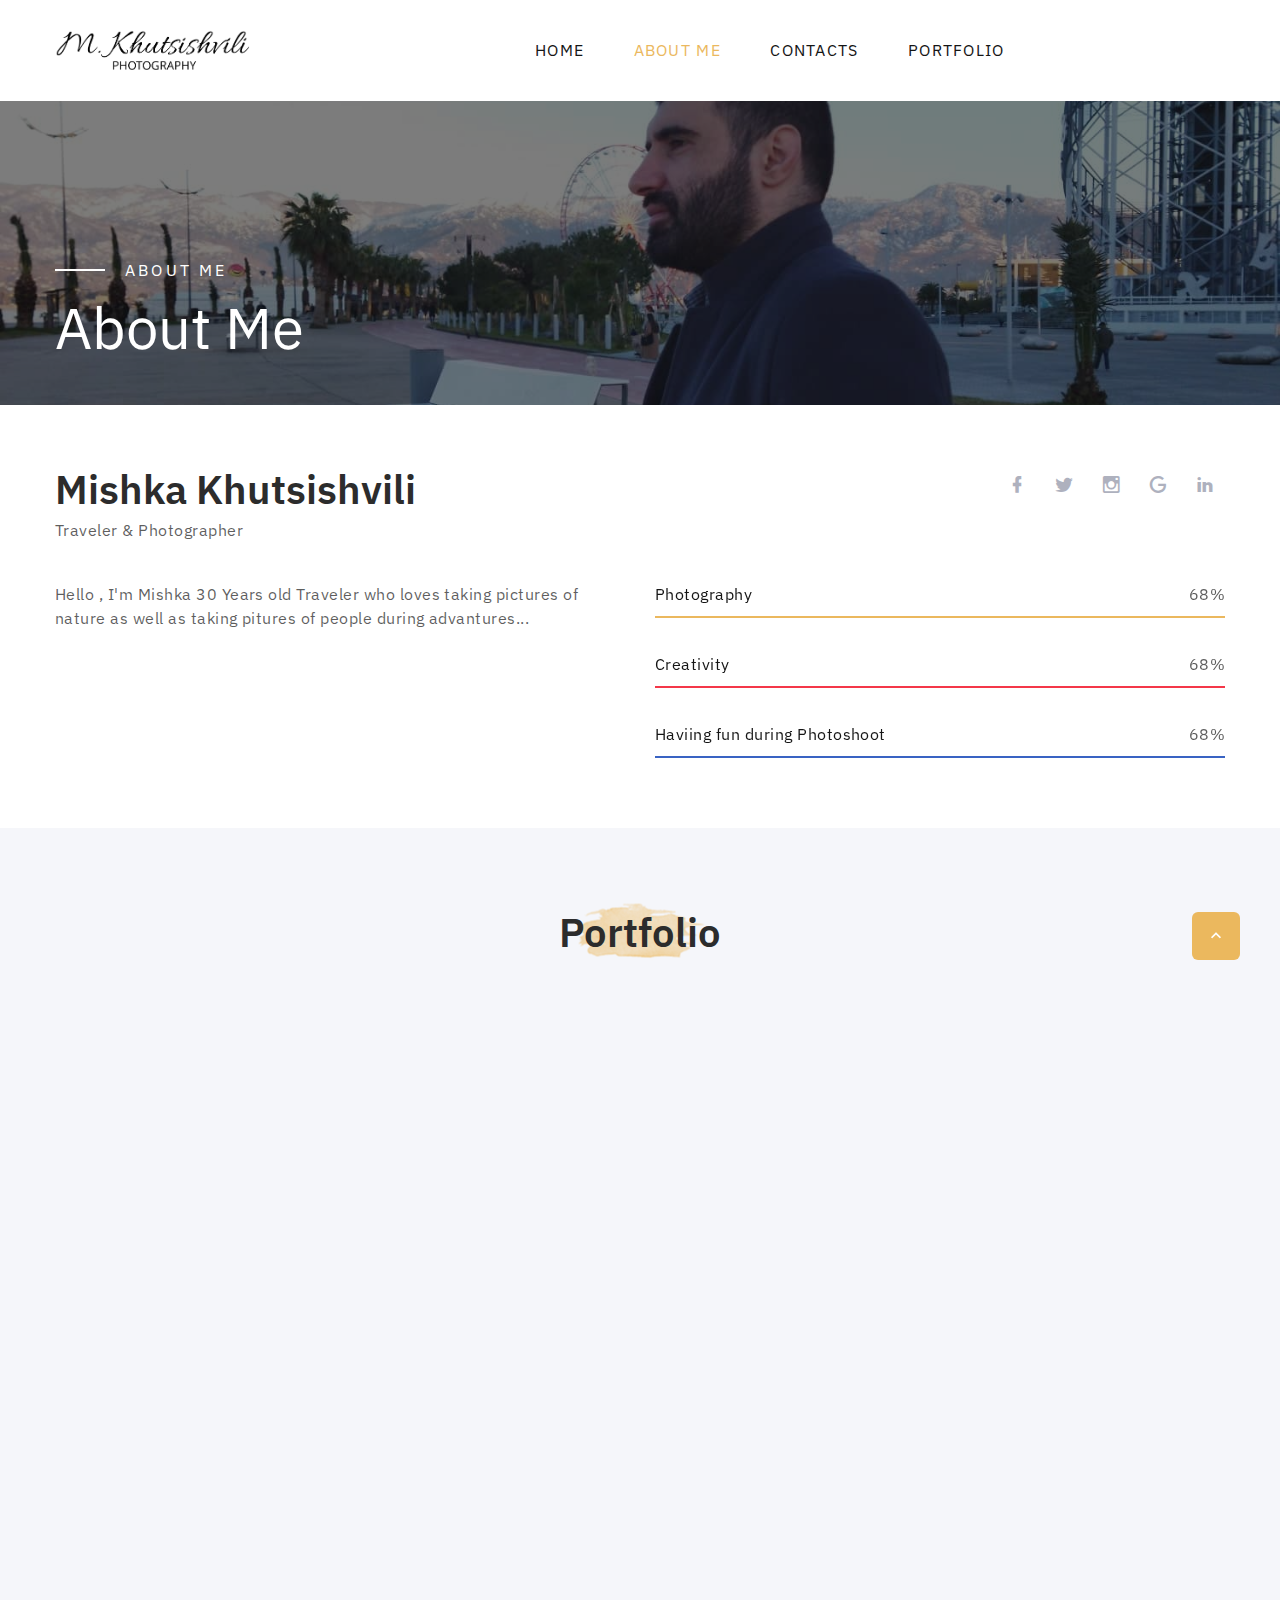
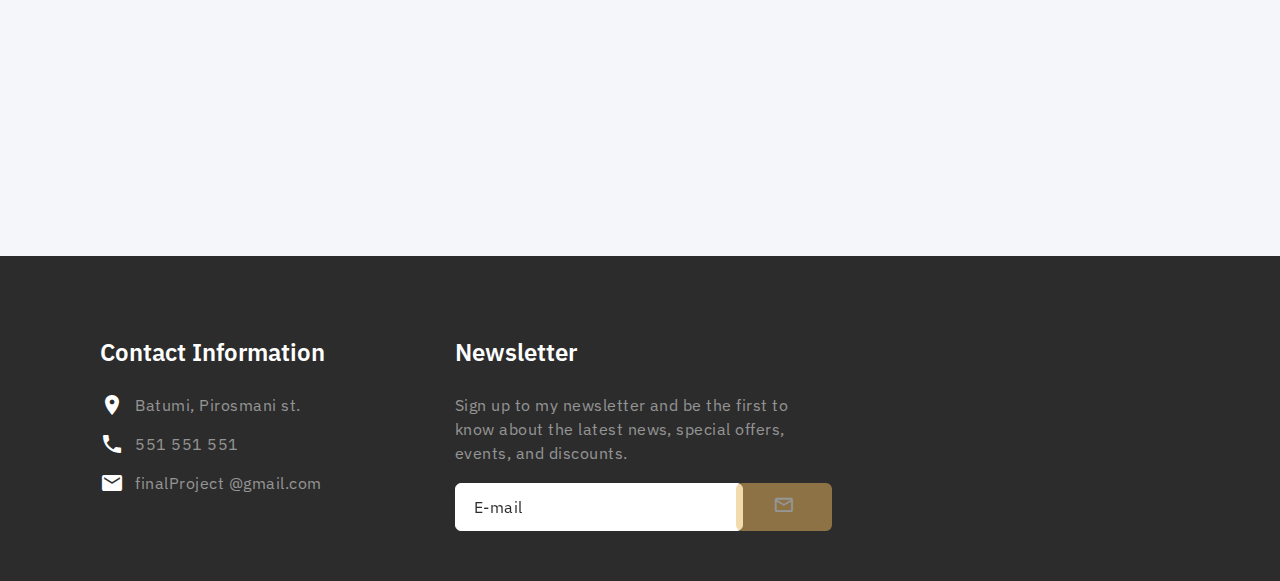
==== about-me.html @ e5f84b42 "prefixed and validated" ====
<!DOCTYPE html>
<html class="wide wow-animation" lang="en">
  <head>
    <title>About Me</title>
    <meta name="format-detection" content="telephone=no">
    <meta name="viewport" content="width=device-width height=device-height initial-scale=1.0 maximum-scale=1.0 user-scalable=0">
    <meta http-equiv="X-UA-Compatible" content="IE=edge">
    <meta charset="utf-8">
    <link rel="icon" href="images/favicon.ico" type="image/x-icon">
    <!-- Stylesheets-->
    <link rel="stylesheet" type="text/css" href="//fonts.googleapis.com/css?family=Work+Sans:300,700,800%7CIBM+Plex+Sans:200,300,400,400i,600,700">
    <link rel="stylesheet" href="css/bootstrap.css">
    <link rel="stylesheet" href="css/fonts.css">
    <link rel="stylesheet" href="css/style.css">
    <style>.ie-panel{display: none;background: #212121;padding: 10px 0;box-shadow: 3px 3px 5px 0 rgba(0,0,0,.3);clear: both;text-align:center;position: relative;z-index: 1;} html.ie-10 .ie-panel, html.lt-ie-10 .ie-panel {display: block;}</style>
  </head>
  <body>
    <div class="ie-panel"></div>
    <div class="page"> 
      
      <header class="section page-header">
        
        <div class="rd-navbar-wrap">
          <nav class="rd-navbar rd-navbar-minimal" data-layout="rd-navbar-fixed" data-sm-layout="rd-navbar-fixed" data-md-layout="rd-navbar-fixed" data-md-device-layout="rd-navbar-fixed" data-lg-layout="rd-navbar-static" data-lg-device-layout="rd-navbar-fixed" data-xl-layout="rd-navbar-static" data-xl-device-layout="rd-navbar-static" data-xxl-layout="rd-navbar-static" data-xxl-device-layout="rd-navbar-static" data-lg-stick-up-offset="46px" data-xl-stick-up-offset="46px" data-xxl-stick-up-offset="46px" data-lg-stick-up="true" data-xl-stick-up="true" data-xxl-stick-up="true">
            <div class="rd-navbar-main-outer">
              <div class="rd-navbar-main">
                <!-- RD Navbar Panel-->
                <div class="rd-navbar-panel">
                  <!-- RD Navbar Toggle-->
                  <button class="rd-navbar-toggle" data-rd-navbar-toggle="#rd-navbar-nav-wrap-1"><span></span></button>
                  <!-- RD Navbar Brand--><a class="rd-navbar-brand" href="index.html"><img src="images/logo-default.png" alt="" width="176" height="28" srcset="images/logo-default.png 2x"/></a>
                </div>
                <div class="rd-navbar-main-element">
                  <div class="rd-navbar-nav-wrap" id="rd-navbar-nav-wrap-1">
                    <!-- RD Navbar Nav-->
                    <ul class="rd-navbar-nav">
                      <li class="rd-nav-item"><a class="rd-nav-link" href="index.html">Home</a>
                      </li>
                      <li class="rd-nav-item active"><a class="rd-nav-link" href="about-me.html">About me</a>
                      </li>                      
                      <li class="rd-nav-item"><a class="rd-nav-link" href="contacts.html">Contacts</a>
                      </li>
                      <li class="rd-nav-item"><a class="rd-nav-link" href="Portfolio.html">Portfolio</a>
                      </li>

                    </ul>
                  </div>                 
                  
                </div>
              </div>
            </div>
          </nav>
        </div>
      </header>
      <!-- Breadcrumbs-->
      <section class="breadcrumbs-custom bg-image context-dark" style="background-image: url(images/bg-image2.jpg);">
        <div class="breadcrumbs-custom-inner">
          <div class="container breadcrumbs-custom-container">
            <div class="breadcrumbs-custom-main">
              <h6 class="breadcrumbs-custom-subtitle title-decorated">About me</h6>
              <h1 class="breadcrumbs-custom-title">About Me</h1>
            </div>
            
          </div>
        </div>
      </section>
      <section class="section section-md">
        <div class="container">
          <!-- Profile Modern-->
          <article class="profile-modern">
            
            <div class="profile-modern-main">
              <div class="profile-modern-header">
                <div class="profile-modern-header-item">
                  <h3>Mishka Khutsishvili </h3>
                  <p>Traveler & Photographer</p>
                </div>
                <div class="profile-modern-item">
                  <div class="group group-xs group-middle"><a class="icon icon-sm icon-creative mdi mdi-facebook" href="#"></a><a class="icon icon-sm icon-creative mdi mdi-twitter" href="#"></a><a class="icon icon-sm icon-creative mdi mdi-instagram" href="#"></a><a class="icon icon-sm icon-creative mdi mdi-google" href="#"></a><a class="icon icon-sm icon-creative mdi mdi-linkedin" href="#"></a></div>
                </div>
              </div>
              <div class="row row-30">
                <div class="col-lg-6">
                  <p> Hello , I'm Mishka 30 Years old Traveler who loves taking pictures of nature as well as taking pitures of people during advantures... </p>
                </div>
                <div class="col-lg-6">
                        <!-- Linear progress bar-->
                        <article class="progress-linear">
                          <div class="progress-header">
                            <p>Photography</p><span class="progress-value">100</span>
                          </div>
                          <div class="progress-bar-linear-wrap">
                            <div class="progress-bar-linear"></div>
                          </div>
                        </article>
                        <!-- Linear progress bar-->
                        <article class="progress-linear">
                          <div class="progress-header">
                            <p>Creativity</p><span class="progress-value">100</span>
                          </div>
                          <div class="progress-bar-linear-wrap">
                            <div class="progress-bar-linear progress-red"></div>
                          </div>
                        </article>
                        <!-- Linear progress bar-->
                        <article class="progress-linear">
                          <div class="progress-header">
                            <p>Haviing fun during Photoshoot</p><span class="progress-value">100</span>
                          </div>
                          <div class="progress-bar-linear-wrap">
                            <div class="progress-bar-linear progress-blue"></div>
                          </div>
                        </article>
                </div>
              </div>
            </div>
          </article>
        </div>
      </section>
      <!-- Nathan’s Projects-->
      <section class="section section-lg bg-gray-100 text-center">
        <div class="container isotope-wrap">
          <h3 class="section-title">Portfolio</h3>
          <div class="isotope offset-top-2" data-isotope-layout="masonry" data-lightgallery="group" data-lg-thumbnail="false">
            <div class="row row-30">
              <div class="col-12 col-sm-6 col-lg-4 isotope-item wow-outer">
                          <!-- Thumbnail Corporate-->
                          <article class="thumbnail-corporate wow slideInDown"><img class="thumbnail-corporate-image" src="images/juta.jpg" alt="" width="370" height="256"/>
                            <div class="thumbnail-corporate-caption">
                              <p class="thumbnail-corporate-title"><a href="https://www.google.com/search?q=kazbegi%2C+juta+photos&bih=969&biw=1920&hl=en&sxsrf=ALiCzsYgSpsJ78sV8SfM24f7fsVVR8j1qA%3A1654459497320&ei=aQydYtSKE-ShlQf90aK4Ag&oq=Kazbegi%2C+Juta&gs_lcp=Cgdnd3Mtd2l6EAEYADIHCCMQsAMQJzIHCCMQsAMQJzIHCAAQRxCwAzIHCAAQRxCwAzIHCAAQRxCwAzIHCAAQRxCwAzIHCAAQRxCwAzIHCAAQRxCwAzIHCAAQRxCwAzIHCAAQRxCwA0oECEEYAEoECEYYAFAAWABg8RVoAXABeACAAQCIAQCSAQCYAQDIAQrAAQE&sclient=gws-wiz">Kazbegi, Juta Valley </a></p>
                              <a class="thumbnail-corporate-link" href="images/juta.jpg" data-lightgallery="item"><span class="icon mdi mdi-magnify"></span><span class="icon mdi mdi-magnify"></span></a>
                            </div>
                            <div class="thumbnail-corporate-dummy"></div>
                          </article>
              </div>
              <div class="col-12 col-sm-6 col-lg-4 isotope-item wow-outer">
                          <!-- Thumbnail Corporate-->
                          <article class="thumbnail-corporate thumbnail-corporate-lg wow slideInDown"><img class="thumbnail-corporate-image" src="images/juta2.jpg" alt="Juta" width="370" height="464"/>
                            <div class="thumbnail-corporate-caption">
                              <p class="thumbnail-corporate-title"><a href="https://www.google.com/search?q=kazbegi%2C+juta+photos&bih=969&biw=1920&hl=en&sxsrf=ALiCzsYgSpsJ78sV8SfM24f7fsVVR8j1qA%3A1654459497320&ei=aQydYtSKE-ShlQf90aK4Ag&oq=Kazbegi%2C+Juta&gs_lcp=Cgdnd3Mtd2l6EAEYADIHCCMQsAMQJzIHCCMQsAMQJzIHCAAQRxCwAzIHCAAQRxCwAzIHCAAQRxCwAzIHCAAQRxCwAzIHCAAQRxCwAzIHCAAQRxCwAzIHCAAQRxCwAzIHCAAQRxCwA0oECEEYAEoECEYYAFAAWABg8RVoAXABeACAAQCIAQCSAQCYAQDIAQrAAQE&sclient=gws-wiz">Kazbegi, Juta Valley</a></p>
                              <a class="thumbnail-corporate-link" href="images/juta2.jpg" data-lightgallery="item"><span class="icon mdi mdi-magnify"></span><span class="icon mdi mdi-magnify"></span></a>
                            </div>
                            <div class="thumbnail-corporate-dummy"></div>
                          </article>
              </div>
              <div class="col-12 col-sm-6 col-lg-4 isotope-item wow-outer">
                          <!-- Thumbnail Corporate-->
                          <article class="thumbnail-corporate wow slideInUp"><img class="thumbnail-corporate-image" src="images/juta3.jpg" alt="Juta, kabegi" width="370" height="256"/>
                            <div class="thumbnail-corporate-caption">
                              <p class="thumbnail-corporate-title"><a href="https://www.google.com/search?q=kazbegi%2C+juta+photos&bih=969&biw=1920&hl=en&sxsrf=ALiCzsYgSpsJ78sV8SfM24f7fsVVR8j1qA%3A1654459497320&ei=aQydYtSKE-ShlQf90aK4Ag&oq=Kazbegi%2C+Juta&gs_lcp=Cgdnd3Mtd2l6EAEYADIHCCMQsAMQJzIHCCMQsAMQJzIHCAAQRxCwAzIHCAAQRxCwAzIHCAAQRxCwAzIHCAAQRxCwAzIHCAAQRxCwAzIHCAAQRxCwAzIHCAAQRxCwAzIHCAAQRxCwA0oECEEYAEoECEYYAFAAWABg8RVoAXABeACAAQCIAQCSAQCYAQDIAQrAAQE&sclient=gws-wiz">Kazbegi, Juta Valley</a></p>
                              <a class="thumbnail-corporate-link" href="images/juta3.jpg" data-lightgallery="item"><span class="icon mdi mdi-magnify"></span><span class="icon mdi mdi-magnify"></span></a>
                            </div>
                            <div class="thumbnail-corporate-dummy"></div>
                          </article>
              </div>
              <div class="col-12 col-sm-6 col-lg-4 isotope-item wow-outer">
                          <!-- Thumbnail Corporate-->
                          <article class="thumbnail-corporate thumbnail-corporate-lg wow slideInUp"><img class="thumbnail-corporate-image" src="images/samcx.JPG" alt="samtske" width="370" height="464"/>
                            <div class="thumbnail-corporate-caption">
                              <p class="thumbnail-corporate-title"><a href="https://www.google.com/search?q=samtskhe-javakheti+hiking+images&hotel_occupancy=2&sxsrf=ALiCzsap43ZrMEbbobego-JDN6LoSsYRLA%3A1654460442525&ei=GhCdYoLMH4aL9u8Py9KBoAs&ved=0ahUKEwiCweK3kZf4AhWGhf0HHUtpALQQ4dUDCA4&uact=5&oq=samtskhe-javakheti+hiking+images&gs_lcp=Cgdnd3Mtd2l6EAM6BwgAEEcQsAM6BAghEBU6BQghEKABOgcIIRAKEKABSgQIQRgASgQIRhgAUMwCWKULYNAMaAFwAXgAgAGKAogBtwmSAQUwLjUuMpgBAKABAcgBAsABAQ&sclient=gws-wiz">samtskhe-javakheti</a></p>
                              <a class="thumbnail-corporate-link" href="images/samcx.JPG" data-lightgallery="item"><span class="icon mdi mdi-magnify"></span><span class="icon mdi mdi-magnify"></span></a>
                            </div>
                            <div class="thumbnail-corporate-dummy"></div>
                          </article>
              </div>
              <div class="col-12 col-sm-6 col-lg-4 isotope-item wow-outer">
                          <!-- Thumbnail Corporate-->
                          <article class="thumbnail-corporate thumbnail-corporate-lg wow slideInDown"><img class="thumbnail-corporate-image" src="images/truso.jpg" alt="Truso valley" width="370" height="464"/>
                            <div class="thumbnail-corporate-caption">
                              <p class="thumbnail-corporate-title"><a href="https://www.google.com/search?q=truso+valley&hotel_occupancy=2&sxsrf=ALiCzsZqLgWc6Ts6zLTGs0p4j_A2xjdL5A%3A1654460402560&ei=8g-dYoLhIZfn7_UPpdWtwAs&ved=0ahUKEwiCotukkZf4AhWX87sIHaVqC7gQ4dUDCA4&uact=5&oq=truso+valley&gs_lcp=Cgdnd3Mtd2l6EAMyBQgAEJECMgUIABCABDIFCAAQgAQyBQgAEIAEMgUIABCABDIFCAAQgAQyBAgAEB4yBAgAEB46BwgAEEcQsANKBAhBGABKBAhGGABQ6AhY6Ahg3ApoAXABeACAAasBiAGrAZIBAzAuMZgBAKABAcgBCMABAQ&sclient=gws-wiz">Truso Valley</a></p>
                              <a class="thumbnail-corporate-link" href="images/truso.jpg" data-lightgallery="item"><span class="icon mdi mdi-magnify"></span><span class="icon mdi mdi-magnify"></span></a>
                            </div>
                            <div class="thumbnail-corporate-dummy"></div>
                          </article>
              </div>
              <div class="col-12 col-sm-6 col-lg-4 isotope-item wow-outer">
                          <!-- Thumbnail Corporate-->
                          <article class="thumbnail-corporate wow slideInDown"><img class="thumbnail-corporate-image" src="images/yeliwadi.jpg" alt="Kelitsadi Lake " width="370" height="256"/>
                            <div class="thumbnail-corporate-caption">
                              <p class="thumbnail-corporate-title"><a href="https://www.google.com/search?q=kelitsadi+lake+photos&hotel_occupancy=2&sxsrf=ALiCzsaz2n4DjLOv9ckHEfM-dl4aUO3G4g%3A1654460363244&ei=yw-dYuDADqmH9u8P4-iBeA&ved=0ahUKEwig0vuRkZf4AhWpg_0HHWN0AA8Q4dUDCA4&uact=5&oq=kelitsadi+lake+photos&gs_lcp=Cgdnd3Mtd2l6EAM6BAgAEEc6BAgjECdKBAhBGABKBAhGGABQzQRYqQxgyA1oAHADeACAAdACiAHECJIBBzAuMy4xLjGYAQCgAQHIAQjAAQE&sclient=gws-wiz ">Kelitsadi Lake </a></p>
                              <a class="thumbnail-corporate-link" href="images/yeliwadi.jpg" data-lightgallery="item"><span class="icon mdi mdi-magnify"></span><span class="icon mdi mdi-magnify"></span></a>
                            </div>
                            <div class="thumbnail-corporate-dummy"></div>
                          </article>
              </div>
            </div>
          </div>
        </div>
      </section>
      
      
      <!-- Page Footer-->
      <footer class="section footer-standard bg-gray-700">
        <div class="footer-standard-main">
          <div class="container">
            <div class="row row-50">
              
              <div class="col-sm-6 col-md-5 col-lg-4">
                <div class="box-1">
                  <h4>Contact Information</h4>
                  <ul class="list-sm">
                    <li class="object-inline"><span class="icon icon-md mdi mdi-map-marker text-gray-700"></span><a class="link-default" href="#">Batumi, Pirosmani st.</a></li>
                    <li class="object-inline"><span class="icon icon-md mdi mdi-phone text-gray-700"></span><a class="link-default" href="tel:#">551 551 551 </a></li>
                    <li class="object-inline"><span class="icon icon-md mdi mdi-email text-gray-700"></span><a class="link-default" href="mailto:#">finalProject @gmail.com</a></li>
                  </ul>
                </div>
              </div>
              <div class="col-sm-6 col-md-7 col-lg-4">
                <h4>Newsletter</h4>
                <p>Sign up to my newsletter and be the first to know about the latest news, special offers, events, and discounts.</p>
                <!-- RD Mailform-->
                <form class="rd-form rd-mailform form-inline" data-form-output="form-output-global" data-form-type="subscribe" method="post" action="bat/rd-mailform.php">
                  <div class="form-wrap">
                    <input class="form-input" id="subscribe-form-2-email" type="email" name="email" data-constraints="@Email @Required">
                    <label class="form-label" for="subscribe-form-2-email">E-mail</label>
                  </div>
                  <div class="form-button">
                    <button class="button button-primary button-icon button-icon-only button-winona" type="submit" aria-label="submit"><span class="icon mdi mdi-email-outline"></span></button>
                  </div>
                </form>
              </div>
            </div>
          </div>
        </div>
        
          
      </footer>
    </div>
    <!-- Global Mailform Output-->
    <div class="snackbars" id="form-output-global"></div>
    <!-- Javascript-->
    <script src="js/core.min.js"></script>
    <script src="js/script.js"></script>
  </body>
</html>
---- css/fonts.css ----
/*
*
* Fonts
*//*
*
* Font Awesome Icons 4.7.0
* --------------------------------------------------
*/@font-face {	font-family: 'FontAwesome';	src: url("../fonts/fontawesome-webfont.eot?v=4.7.0");	src: url("../fonts/fontawesome-webfont.eot?#iefix&v=4.7.0") format("embedded-opentype"), url("../fonts/fontawesome-webfont.woff2?v=4.7.0") format("woff2"), url("../fonts/fontawesome-webfont.woff?v=4.7.0") format("woff"), url("../fonts/fontawesome-webfont.ttf?v=4.7.0") format("truetype"), url("../fonts/fontawesome-webfont.svg?v=4.7.0#fontawesomeregular") format("svg");	font-weight: normal;	font-style: normal;}.fa {	display: inline-block;	font-family: 'FontAwesome';	font-size: inherit;	text-rendering: auto;	-webkit-font-smoothing: antialiased;	-moz-osx-font-smoothing: grayscale;}[class*='fa-']:before {	font-weight: 400;	font-family: 'FontAwesome';}/* makes the font 33% larger relative to the icon container */.fa-lg {	font-size: 1.33333333em;	line-height: 0.75em;	vertical-align: -15%;}.fa-2x {	font-size: 2em;}.fa-3x {	font-size: 3em;}.fa-4x {	font-size: 4em;}.fa-5x {	font-size: 5em;}.fa-fw {	width: 1.28571429em;	text-align: center;}.fa-ul {	padding-left: 0;	margin-left: 2.14285714em;	list-style-type: none;}.fa-ul > li {	position: relative;}.fa-li {	position: absolute;	left: -2.14285714em;	width: 2.14285714em;	top: 0.14285714em;	text-align: center;}.fa-li.fa-lg {	left: -1.85714286em;}.fa-border {	padding: .2em .25em .15em;	border: solid 0.08em #eeeeee;	border-radius: .1em;}.fa-pull-left {	float: left;}.fa-pull-right {	float: right;}.fa.fa-pull-left {	margin-right: .3em;}.fa.fa-pull-right {	margin-left: .3em;}/* Deprecated as of 4.4.0 */.pull-right {	float: right;}.pull-left {	float: left;}.fa.pull-left {	margin-right: .3em;}.fa.pull-right {	margin-left: .3em;}.fa-spin {	-webkit-animation: fa-spin 2s infinite linear;	animation: fa-spin 2s infinite linear;}.fa-pulse {	-webkit-animation: fa-spin 1s infinite steps(8);	animation: fa-spin 1s infinite steps(8);}@-webkit-keyframes fa-spin {	0% {		-webkit-transform: rotate(0deg);		transform: rotate(0deg);	}	100% {		-webkit-transform: rotate(359deg);		transform: rotate(359deg);	}}@keyframes fa-spin {	0% {		-webkit-transform: rotate(0deg);		transform: rotate(0deg);	}	100% {		-webkit-transform: rotate(359deg);		transform: rotate(359deg);	}}.fa-rotate-90 {	-ms-filter: "progid:DXImageTransform.Microsoft.BasicImage(rotation=1)";	-webkit-transform: rotate(90deg);	-ms-transform: rotate(90deg);	transform: rotate(90deg);}.fa-rotate-180 {	-ms-filter: "progid:DXImageTransform.Microsoft.BasicImage(rotation=2)";	-webkit-transform: rotate(180deg);	-ms-transform: rotate(180deg);	transform: rotate(180deg);}.fa-rotate-270 {	-ms-filter: "progid:DXImageTransform.Microsoft.BasicImage(rotation=3)";	-webkit-transform: rotate(270deg);	-ms-transform: rotate(270deg);	transform: rotate(270deg);}.fa-flip-horizontal {	-ms-filter: "progid:DXImageTransform.Microsoft.BasicImage(rotation=0, mirror=1)";	-webkit-transform: scale(-1, 1);	-ms-transform: scale(-1, 1);	transform: scale(-1, 1);}.fa-flip-vertical {	-ms-filter: "progid:DXImageTransform.Microsoft.BasicImage(rotation=2, mirror=1)";	-webkit-transform: scale(1, -1);	-ms-transform: scale(1, -1);	transform: scale(1, -1);}:root .fa-rotate-90,:root .fa-rotate-180,:root .fa-rotate-270,:root .fa-flip-horizontal,:root .fa-flip-vertical {	filter: none;}.fa-stack {	position: relative;	display: inline-block;	width: 2em;	height: 2em;	line-height: 2em;	vertical-align: middle;}.fa-stack-1x,.fa-stack-2x {	position: absolute;	left: 0;	width: 100%;	text-align: center;}.fa-stack-1x {	line-height: inherit;}.fa-stack-2x {	font-size: 2em;}.fa-inverse {	color: #ffffff;}/* Font Awesome uses the Unicode Private Use Area (PUA) to ensure screen
   readers do not read off random characters that represent icons */.fa-glass:before {	content: "\f000";}.fa-music:before {	content: "\f001";}.fa-search:before {	content: "\f002";}.fa-envelope-o:before {	content: "\f003";}.fa-heart:before {	content: "\f004";}.fa-star:before {	content: "\f005";}.fa-star-o:before {	content: "\f006";}.fa-user:before {	content: "\f007";}.fa-film:before {	content: "\f008";}.fa-th-large:before {	content: "\f009";}.fa-th:before {	content: "\f00a";}.fa-th-list:before {	content: "\f00b";}.fa-check:before {	content: "\f00c";}.fa-remove:before,.fa-close:before,.fa-times:before {	content: "\f00d";}.fa-search-plus:before {	content: "\f00e";}.fa-search-minus:before {	content: "\f010";}.fa-power-off:before {	content: "\f011";}.fa-signal:before {	content: "\f012";}.fa-gear:before,.fa-cog:before {	content: "\f013";}.fa-trash-o:before {	content: "\f014";}.fa-home:before {	content: "\f015";}.fa-file-o:before {	content: "\f016";}.fa-clock-o:before {	content: "\f017";}.fa-road:before {	content: "\f018";}.fa-download:before {	content: "\f019";}.fa-arrow-circle-o-down:before {	content: "\f01a";}.fa-arrow-circle-o-up:before {	content: "\f01b";}.fa-inbox:before {	content: "\f01c";}.fa-play-circle-o:before {	content: "\f01d";}.fa-rotate-right:before,.fa-repeat:before {	content: "\f01e";}.fa-refresh:before {	content: "\f021";}.fa-list-alt:before {	content: "\f022";}.fa-lock:before {	content: "\f023";}.fa-flag:before {	content: "\f024";}.fa-headphones:before {	content: "\f025";}.fa-volume-off:before {	content: "\f026";}.fa-volume-down:before {	content: "\f027";}.fa-volume-up:before {	content: "\f028";}.fa-qrcode:before {	content: "\f029";}.fa-barcode:before {	content: "\f02a";}.fa-tag:before {	content: "\f02b";}.fa-tags:before {	content: "\f02c";}.fa-book:before {	content: "\f02d";}.fa-bookmark:before {	content: "\f02e";}.fa-print:before {	content: "\f02f";}.fa-camera:before {	content: "\f030";}.fa-font:before {	content: "\f031";}.fa-bold:before {	content: "\f032";}.fa-italic:before {	content: "\f033";}.fa-text-height:before {	content: "\f034";}.fa-text-width:before {	content: "\f035";}.fa-align-left:before {	content: "\f036";}.fa-align-center:before {	content: "\f037";}.fa-align-right:before {	content: "\f038";}.fa-align-justify:before {	content: "\f039";}.fa-list:before {	content: "\f03a";}.fa-dedent:before,.fa-outdent:before {	content: "\f03b";}.fa-indent:before {	content: "\f03c";}.fa-video-camera:before {	content: "\f03d";}.fa-photo:before,.fa-image:before,.fa-picture-o:before {	content: "\f03e";}.fa-pencil:before {	content: "\f040";}.fa-map-marker:before {	content: "\f041";}.fa-adjust:before {	content: "\f042";}.fa-tint:before {	content: "\f043";}.fa-edit:before,.fa-pencil-square-o:before {	content: "\f044";}.fa-share-square-o:before {	content: "\f045";}.fa-check-square-o:before {	content: "\f046";}.fa-arrows:before {	content: "\f047";}.fa-step-backward:before {	content: "\f048";}.fa-fast-backward:before {	content: "\f049";}.fa-backward:before {	content: "\f04a";}.fa-play:before {	content: "\f04b";}.fa-pause:before {	content: "\f04c";}.fa-stop:before {	content: "\f04d";}.fa-forward:before {	content: "\f04e";}.fa-fast-forward:before {	content: "\f050";}.fa-step-forward:before {	content: "\f051";}.fa-eject:before {	content: "\f052";}.fa-chevron-left:before {	content: "\f053";}.fa-chevron-right:before {	content: "\f054";}.fa-plus-circle:before {	content: "\f055";}.fa-minus-circle:before {	content: "\f056";}.fa-times-circle:before {	content: "\f057";}.fa-check-circle:before {	content: "\f058";}.fa-question-circle:before {	content: "\f059";}.fa-info-circle:before {	content: "\f05a";}.fa-crosshairs:before {	content: "\f05b";}.fa-times-circle-o:before {	content: "\f05c";}.fa-check-circle-o:before {	content: "\f05d";}.fa-ban:before {	content: "\f05e";}.fa-arrow-left:before {	content: "\f060";}.fa-arrow-right:before {	content: "\f061";}.fa-arrow-up:before {	content: "\f062";}.fa-arrow-down:before {	content: "\f063";}.fa-mail-forward:before,.fa-share:before {	content: "\f064";}.fa-expand:before {	content: "\f065";}.fa-compress:before {	content: "\f066";}.fa-plus:before {	content: "\f067";}.fa-minus:before {	content: "\f068";}.fa-asterisk:before {	content: "\f069";}.fa-exclamation-circle:before {	content: "\f06a";}.fa-gift:before {	content: "\f06b";}.fa-leaf:before {	content: "\f06c";}.fa-fire:before {	content: "\f06d";}.fa-eye:before {	content: "\f06e";}.fa-eye-slash:before {	content: "\f070";}.fa-warning:before,.fa-exclamation-triangle:before {	content: "\f071";}.fa-plane:before {	content: "\f072";}.fa-calendar:before {	content: "\f073";}.fa-random:before {	content: "\f074";}.fa-comment:before {	content: "\f075";}.fa-magnet:before {	content: "\f076";}.fa-chevron-up:before {	content: "\f077";}.fa-chevron-down:before {	content: "\f078";}.fa-retweet:before {	content: "\f079";}.fa-shopping-cart:before {	content: "\f07a";}.fa-folder:before {	content: "\f07b";}.fa-folder-open:before {	content: "\f07c";}.fa-arrows-v:before {	content: "\f07d";}.fa-arrows-h:before {	content: "\f07e";}.fa-bar-chart-o:before,.fa-bar-chart:before {	content: "\f080";}.fa-twitter-square:before {	content: "\f081";}.fa-facebook-square:before {	content: "\f082";}.fa-camera-retro:before {	content: "\f083";}.fa-key:before {	content: "\f084";}.fa-gears:before,.fa-cogs:before {	content: "\f085";}.fa-comments:before {	content: "\f086";}.fa-thumbs-o-up:before {	content: "\f087";}.fa-thumbs-o-down:before {	content: "\f088";}.fa-star-half:before {	content: "\f089";}.fa-heart-o:before {	content: "\f08a";}.fa-sign-out:before {	content: "\f08b";}.fa-linkedin-square:before {	content: "\f08c";}.fa-thumb-tack:before {	content: "\f08d";}.fa-external-link:before {	content: "\f08e";}.fa-sign-in:before {	content: "\f090";}.fa-trophy:before {	content: "\f091";}.fa-github-square:before {	content: "\f092";}.fa-upload:before {	content: "\f093";}.fa-lemon-o:before {	content: "\f094";}.fa-phone:before {	content: "\f095";}.fa-square-o:before {	content: "\f096";}.fa-bookmark-o:before {	content: "\f097";}.fa-phone-square:before {	content: "\f098";}.fa-twitter:before {	content: "\f099";}.fa-facebook-f:before,.fa-facebook:before {	content: "\f09a";}.fa-github:before {	content: "\f09b";}.fa-unlock:before {	content: "\f09c";}.fa-credit-card:before {	content: "\f09d";}.fa-feed:before,.fa-rss:before {	content: "\f09e";}.fa-hdd-o:before {	content: "\f0a0";}.fa-bullhorn:before {	content: "\f0a1";}.fa-bell:before {	content: "\f0f3";}.fa-certificate:before {	content: "\f0a3";}.fa-hand-o-right:before {	content: "\f0a4";}.fa-hand-o-left:before {	content: "\f0a5";}.fa-hand-o-up:before {	content: "\f0a6";}.fa-hand-o-down:before {	content: "\f0a7";}.fa-arrow-circle-left:before {	content: "\f0a8";}.fa-arrow-circle-right:before {	content: "\f0a9";}.fa-arrow-circle-up:before {	content: "\f0aa";}.fa-arrow-circle-down:before {	content: "\f0ab";}.fa-globe:before {	content: "\f0ac";}.fa-wrench:before {	content: "\f0ad";}.fa-tasks:before {	content: "\f0ae";}.fa-filter:before {	content: "\f0b0";}.fa-briefcase:before {	content: "\f0b1";}.fa-arrows-alt:before {	content: "\f0b2";}.fa-group:before,.fa-users:before {	content: "\f0c0";}.fa-chain:before,.fa-link:before {	content: "\f0c1";}.fa-cloud:before {	content: "\f0c2";}.fa-flask:before {	content: "\f0c3";}.fa-cut:before,.fa-scissors:before {	content: "\f0c4";}.fa-copy:before,.fa-files-o:before {	content: "\f0c5";}.fa-paperclip:before {	content: "\f0c6";}.fa-save:before,.fa-floppy-o:before {	content: "\f0c7";}.fa-square:before {	content: "\f0c8";}.fa-navicon:before,.fa-reorder:before,.fa-bars:before {	content: "\f0c9";}.fa-list-ul:before {	content: "\f0ca";}.fa-list-ol:before {	content: "\f0cb";}.fa-strikethrough:before {	content: "\f0cc";}.fa-underline:before {	content: "\f0cd";}.fa-table:before {	content: "\f0ce";}.fa-magic:before {	content: "\f0d0";}.fa-truck:before {	content: "\f0d1";}.fa-pinterest:before {	content: "\f0d2";}.fa-pinterest-square:before {	content: "\f0d3";}.fa-google-plus-square:before {	content: "\f0d4";}.fa-google-plus:before {	content: "\f0d5";}.fa-money:before {	content: "\f0d6";}.fa-caret-down:before {	content: "\f0d7";}.fa-caret-up:before {	content: "\f0d8";}.fa-caret-left:before {	content: "\f0d9";}.fa-caret-right:before {	content: "\f0da";}.fa-columns:before {	content: "\f0db";}.fa-unsorted:before,.fa-sort:before {	content: "\f0dc";}.fa-sort-down:before,.fa-sort-desc:before {	content: "\f0dd";}.fa-sort-up:before,.fa-sort-asc:before {	content: "\f0de";}.fa-envelope:before {	content: "\f0e0";}.fa-linkedin:before {	content: "\f0e1";}.fa-rotate-left:before,.fa-undo:before {	content: "\f0e2";}.fa-legal:before,.fa-gavel:before {	content: "\f0e3";}.fa-dashboard:before,.fa-tachometer:before {	content: "\f0e4";}.fa-comment-o:before {	content: "\f0e5";}.fa-comments-o:before {	content: "\f0e6";}.fa-flash:before,.fa-bolt:before {	content: "\f0e7";}.fa-sitemap:before {	content: "\f0e8";}.fa-umbrella:before {	content: "\f0e9";}.fa-paste:before,.fa-clipboard:before {	content: "\f0ea";}.fa-lightbulb-o:before {	content: "\f0eb";}.fa-exchange:before {	content: "\f0ec";}.fa-cloud-download:before {	content: "\f0ed";}.fa-cloud-upload:before {	content: "\f0ee";}.fa-user-md:before {	content: "\f0f0";}.fa-stethoscope:before {	content: "\f0f1";}.fa-suitcase:before {	content: "\f0f2";}.fa-bell-o:before {	content: "\f0a2";}.fa-coffee:before {	content: "\f0f4";}.fa-cutlery:before {	content: "\f0f5";}.fa-file-text-o:before {	content: "\f0f6";}.fa-building-o:before {	content: "\f0f7";}.fa-hospital-o:before {	content: "\f0f8";}.fa-ambulance:before {	content: "\f0f9";}.fa-medkit:before {	content: "\f0fa";}.fa-fighter-jet:before {	content: "\f0fb";}.fa-beer:before {	content: "\f0fc";}.fa-h-square:before {	content: "\f0fd";}.fa-plus-square:before {	content: "\f0fe";}.fa-angle-double-left:before {	content: "\f100";}.fa-angle-double-right:before {	content: "\f101";}.fa-angle-double-up:before {	content: "\f102";}.fa-angle-double-down:before {	content: "\f103";}.fa-angle-left:before {	content: "\f104";}.fa-angle-right:before {	content: "\f105";}.fa-angle-up:before {	content: "\f106";}.fa-angle-down:before {	content: "\f107";}.fa-desktop:before {	content: "\f108";}.fa-laptop:before {	content: "\f109";}.fa-tablet:before {	content: "\f10a";}.fa-mobile-phone:before,.fa-mobile:before {	content: "\f10b";}.fa-circle-o:before {	content: "\f10c";}.fa-quote-left:before {	content: "\f10d";}.fa-quote-right:before {	content: "\f10e";}.fa-spinner:before {	content: "\f110";}.fa-circle:before {	content: "\f111";}.fa-mail-reply:before,.fa-reply:before {	content: "\f112";}.fa-github-alt:before {	content: "\f113";}.fa-folder-o:before {	content: "\f114";}.fa-folder-open-o:before {	content: "\f115";}.fa-smile-o:before {	content: "\f118";}.fa-frown-o:before {	content: "\f119";}.fa-meh-o:before {	content: "\f11a";}.fa-gamepad:before {	content: "\f11b";}.fa-keyboard-o:before {	content: "\f11c";}.fa-flag-o:before {	content: "\f11d";}.fa-flag-checkered:before {	content: "\f11e";}.fa-terminal:before {	content: "\f120";}.fa-code:before {	content: "\f121";}.fa-mail-reply-all:before,.fa-reply-all:before {	content: "\f122";}.fa-star-half-empty:before,.fa-star-half-full:before,.fa-star-half-o:before {	content: "\f123";}.fa-location-arrow:before {	content: "\f124";}.fa-crop:before {	content: "\f125";}.fa-code-fork:before {	content: "\f126";}.fa-unlink:before,.fa-chain-broken:before {	content: "\f127";}.fa-question:before {	content: "\f128";}.fa-info:before {	content: "\f129";}.fa-exclamation:before {	content: "\f12a";}.fa-superscript:before {	content: "\f12b";}.fa-subscript:before {	content: "\f12c";}.fa-eraser:before {	content: "\f12d";}.fa-puzzle-piece:before {	content: "\f12e";}.fa-microphone:before {	content: "\f130";}.fa-microphone-slash:before {	content: "\f131";}.fa-shield:before {	content: "\f132";}.fa-calendar-o:before {	content: "\f133";}.fa-fire-extinguisher:before {	content: "\f134";}.fa-rocket:before {	content: "\f135";}.fa-maxcdn:before {	content: "\f136";}.fa-chevron-circle-left:before {	content: "\f137";}.fa-chevron-circle-right:before {	content: "\f138";}.fa-chevron-circle-up:before {	content: "\f139";}.fa-chevron-circle-down:before {	content: "\f13a";}.fa-html5:before {	content: "\f13b";}.fa-css3:before {	content: "\f13c";}.fa-anchor:before {	content: "\f13d";}.fa-unlock-alt:before {	content: "\f13e";}.fa-bullseye:before {	content: "\f140";}.fa-ellipsis-h:before {	content: "\f141";}.fa-ellipsis-v:before {	content: "\f142";}.fa-rss-square:before {	content: "\f143";}.fa-play-circle:before {	content: "\f144";}.fa-ticket:before {	content: "\f145";}.fa-minus-square:before {	content: "\f146";}.fa-minus-square-o:before {	content: "\f147";}.fa-level-up:before {	content: "\f148";}.fa-level-down:before {	content: "\f149";}.fa-check-square:before {	content: "\f14a";}.fa-pencil-square:before {	content: "\f14b";}.fa-external-link-square:before {	content: "\f14c";}.fa-share-square:before {	content: "\f14d";}.fa-compass:before {	content: "\f14e";}.fa-toggle-down:before,.fa-caret-square-o-down:before {	content: "\f150";}.fa-toggle-up:before,.fa-caret-square-o-up:before {	content: "\f151";}.fa-toggle-right:before,.fa-caret-square-o-right:before {	content: "\f152";}.fa-euro:before,.fa-eur:before {	content: "\f153";}.fa-gbp:before {	content: "\f154";}.fa-dollar:before,.fa-usd:before {	content: "\f155";}.fa-rupee:before,.fa-inr:before {	content: "\f156";}.fa-cny:before,.fa-rmb:before,.fa-yen:before,.fa-jpy:before {	content: "\f157";}.fa-ruble:before,.fa-rouble:before,.fa-rub:before {	content: "\f158";}.fa-won:before,.fa-krw:before {	content: "\f159";}.fa-bitcoin:before,.fa-btc:before {	content: "\f15a";}.fa-file:before {	content: "\f15b";}.fa-file-text:before {	content: "\f15c";}.fa-sort-alpha-asc:before {	content: "\f15d";}.fa-sort-alpha-desc:before {	content: "\f15e";}.fa-sort-amount-asc:before {	content: "\f160";}.fa-sort-amount-desc:before {	content: "\f161";}.fa-sort-numeric-asc:before {	content: "\f162";}.fa-sort-numeric-desc:before {	content: "\f163";}.fa-thumbs-up:before {	content: "\f164";}.fa-thumbs-down:before {	content: "\f165";}.fa-youtube-square:before {	content: "\f166";}.fa-youtube:before {	content: "\f167";}.fa-xing:before {	content: "\f168";}.fa-xing-square:before {	content: "\f169";}.fa-youtube-play:before {	content: "\f16a";}.fa-dropbox:before {	content: "\f16b";}.fa-stack-overflow:before {	content: "\f16c";}.fa-instagram:before {	content: "\f16d";}.fa-flickr:before {	content: "\f16e";}.fa-adn:before {	content: "\f170";}.fa-bitbucket:before {	content: "\f171";}.fa-bitbucket-square:before {	content: "\f172";}.fa-tumblr:before {	content: "\f173";}.fa-tumblr-square:before {	content: "\f174";}.fa-long-arrow-down:before {	content: "\f175";}.fa-long-arrow-up:before {	content: "\f176";}.fa-long-arrow-left:before {	content: "\f177";}.fa-long-arrow-right:before {	content: "\f178";}.fa-apple:before {	content: "\f179";}.fa-windows:before {	content: "\f17a";}.fa-android:before {	content: "\f17b";}.fa-linux:before {	content: "\f17c";}.fa-dribbble:before {	content: "\f17d";}.fa-skype:before {	content: "\f17e";}.fa-foursquare:before {	content: "\f180";}.fa-trello:before {	content: "\f181";}.fa-female:before {	content: "\f182";}.fa-male:before {	content: "\f183";}.fa-gittip:before,.fa-gratipay:before {	content: "\f184";}.fa-sun-o:before {	content: "\f185";}.fa-moon-o:before {	content: "\f186";}.fa-archive:before {	content: "\f187";}.fa-bug:before {	content: "\f188";}.fa-vk:before {	content: "\f189";}.fa-weibo:before {	content: "\f18a";}.fa-renren:before {	content: "\f18b";}.fa-pagelines:before {	content: "\f18c";}.fa-stack-exchange:before {	content: "\f18d";}.fa-arrow-circle-o-right:before {	content: "\f18e";}.fa-arrow-circle-o-left:before {	content: "\f190";}.fa-toggle-left:before,.fa-caret-square-o-left:before {	content: "\f191";}.fa-dot-circle-o:before {	content: "\f192";}.fa-wheelchair:before {	content: "\f193";}.fa-vimeo-square:before {	content: "\f194";}.fa-turkish-lira:before,.fa-try:before {	content: "\f195";}.fa-plus-square-o:before {	content: "\f196";}.fa-space-shuttle:before {	content: "\f197";}.fa-slack:before {	content: "\f198";}.fa-envelope-square:before {	content: "\f199";}.fa-wordpress:before {	content: "\f19a";}.fa-openid:before {	content: "\f19b";}.fa-institution:before,.fa-bank:before,.fa-university:before {	content: "\f19c";}.fa-mortar-board:before,.fa-graduation-cap:before {	content: "\f19d";}.fa-yahoo:before {	content: "\f19e";}.fa-google:before {	content: "\f1a0";}.fa-reddit:before {	content: "\f1a1";}.fa-reddit-square:before {	content: "\f1a2";}.fa-stumbleupon-circle:before {	content: "\f1a3";}.fa-stumbleupon:before {	content: "\f1a4";}.fa-delicious:before {	content: "\f1a5";}.fa-digg:before {	content: "\f1a6";}.fa-pied-piper-pp:before {	content: "\f1a7";}.fa-pied-piper-alt:before {	content: "\f1a8";}.fa-drupal:before {	content: "\f1a9";}.fa-joomla:before {	content: "\f1aa";}.fa-language:before {	content: "\f1ab";}.fa-fax:before {	content: "\f1ac";}.fa-building:before {	content: "\f1ad";}.fa-child:before {	content: "\f1ae";}.fa-paw:before {	content: "\f1b0";}.fa-spoon:before {	content: "\f1b1";}.fa-cube:before {	content: "\f1b2";}.fa-cubes:before {	content: "\f1b3";}.fa-behance:before {	content: "\f1b4";}.fa-behance-square:before {	content: "\f1b5";}.fa-steam:before {	content: "\f1b6";}.fa-steam-square:before {	content: "\f1b7";}.fa-recycle:before {	content: "\f1b8";}.fa-automobile:before,.fa-car:before {	content: "\f1b9";}.fa-cab:before,.fa-taxi:before {	content: "\f1ba";}.fa-tree:before {	content: "\f1bb";}.fa-spotify:before {	content: "\f1bc";}.fa-deviantart:before {	content: "\f1bd";}.fa-soundcloud:before {	content: "\f1be";}.fa-database:before {	content: "\f1c0";}.fa-file-pdf-o:before {	content: "\f1c1";}.fa-file-word-o:before {	content: "\f1c2";}.fa-file-excel-o:before {	content: "\f1c3";}.fa-file-powerpoint-o:before {	content: "\f1c4";}.fa-file-photo-o:before,.fa-file-picture-o:before,.fa-file-image-o:before {	content: "\f1c5";}.fa-file-zip-o:before,.fa-file-archive-o:before {	content: "\f1c6";}.fa-file-sound-o:before,.fa-file-audio-o:before {	content: "\f1c7";}.fa-file-movie-o:before,.fa-file-video-o:before {	content: "\f1c8";}.fa-file-code-o:before {	content: "\f1c9";}.fa-vine:before {	content: "\f1ca";}.fa-codepen:before {	content: "\f1cb";}.fa-jsfiddle:before {	content: "\f1cc";}.fa-life-bouy:before,.fa-life-buoy:before,.fa-life-saver:before,.fa-support:before,.fa-life-ring:before {	content: "\f1cd";}.fa-circle-o-notch:before {	content: "\f1ce";}.fa-ra:before,.fa-resistance:before,.fa-rebel:before {	content: "\f1d0";}.fa-ge:before,.fa-empire:before {	content: "\f1d1";}.fa-git-square:before {	content: "\f1d2";}.fa-git:before {	content: "\f1d3";}.fa-y-combinator-square:before,.fa-yc-square:before,.fa-hacker-news:before {	content: "\f1d4";}.fa-tencent-weibo:before {	content: "\f1d5";}.fa-qq:before {	content: "\f1d6";}.fa-wechat:before,.fa-weixin:before {	content: "\f1d7";}.fa-send:before,.fa-paper-plane:before {	content: "\f1d8";}.fa-send-o:before,.fa-paper-plane-o:before {	content: "\f1d9";}.fa-history:before {	content: "\f1da";}.fa-circle-thin:before {	content: "\f1db";}.fa-header:before {	content: "\f1dc";}.fa-paragraph:before {	content: "\f1dd";}.fa-sliders:before {	content: "\f1de";}.fa-share-alt:before {	content: "\f1e0";}.fa-share-alt-square:before {	content: "\f1e1";}.fa-bomb:before {	content: "\f1e2";}.fa-soccer-ball-o:before,.fa-futbol-o:before {	content: "\f1e3";}.fa-tty:before {	content: "\f1e4";}.fa-binoculars:before {	content: "\f1e5";}.fa-plug:before {	content: "\f1e6";}.fa-slideshare:before {	content: "\f1e7";}.fa-twitch:before {	content: "\f1e8";}.fa-yelp:before {	content: "\f1e9";}.fa-newspaper-o:before {	content: "\f1ea";}.fa-wifi:before {	content: "\f1eb";}.fa-calculator:before {	content: "\f1ec";}.fa-paypal:before {	content: "\f1ed";}.fa-google-wallet:before {	content: "\f1ee";}.fa-cc-visa:before {	content: "\f1f0";}.fa-cc-mastercard:before {	content: "\f1f1";}.fa-cc-discover:before {	content: "\f1f2";}.fa-cc-amex:before {	content: "\f1f3";}.fa-cc-paypal:before {	content: "\f1f4";}.fa-cc-stripe:before {	content: "\f1f5";}.fa-bell-slash:before {	content: "\f1f6";}.fa-bell-slash-o:before {	content: "\f1f7";}.fa-trash:before {	content: "\f1f8";}.fa-copyright:before {	content: "\f1f9";}.fa-at:before {	content: "\f1fa";}.fa-eyedropper:before {	content: "\f1fb";}.fa-paint-brush:before {	content: "\f1fc";}.fa-birthday-cake:before {	content: "\f1fd";}.fa-area-chart:before {	content: "\f1fe";}.fa-pie-chart:before {	content: "\f200";}.fa-line-chart:before {	content: "\f201";}.fa-lastfm:before {	content: "\f202";}.fa-lastfm-square:before {	content: "\f203";}.fa-toggle-off:before {	content: "\f204";}.fa-toggle-on:before {	content: "\f205";}.fa-bicycle:before {	content: "\f206";}.fa-bus:before {	content: "\f207";}.fa-ioxhost:before {	content: "\f208";}.fa-angellist:before {	content: "\f209";}.fa-cc:before {	content: "\f20a";}.fa-shekel:before,.fa-sheqel:before,.fa-ils:before {	content: "\f20b";}.fa-meanpath:before {	content: "\f20c";}.fa-buysellads:before {	content: "\f20d";}.fa-connectdevelop:before {	content: "\f20e";}.fa-dashcube:before {	content: "\f210";}.fa-forumbee:before {	content: "\f211";}.fa-leanpub:before {	content: "\f212";}.fa-sellsy:before {	content: "\f213";}.fa-shirtsinbulk:before {	content: "\f214";}.fa-simplybuilt:before {	content: "\f215";}.fa-skyatlas:before {	content: "\f216";}.fa-cart-plus:before {	content: "\f217";}.fa-cart-arrow-down:before {	content: "\f218";}.fa-diamond:before {	content: "\f219";}.fa-ship:before {	content: "\f21a";}.fa-user-secret:before {	content: "\f21b";}.fa-motorcycle:before {	content: "\f21c";}.fa-street-view:before {	content: "\f21d";}.fa-heartbeat:before {	content: "\f21e";}.fa-venus:before {	content: "\f221";}.fa-mars:before {	content: "\f222";}.fa-mercury:before {	content: "\f223";}.fa-intersex:before,.fa-transgender:before {	content: "\f224";}.fa-transgender-alt:before {	content: "\f225";}.fa-venus-double:before {	content: "\f226";}.fa-mars-double:before {	content: "\f227";}.fa-venus-mars:before {	content: "\f228";}.fa-mars-stroke:before {	content: "\f229";}.fa-mars-stroke-v:before {	content: "\f22a";}.fa-mars-stroke-h:before {	content: "\f22b";}.fa-neuter:before {	content: "\f22c";}.fa-genderless:before {	content: "\f22d";}.fa-facebook-official:before {	content: "\f230";}.fa-pinterest-p:before {	content: "\f231";}.fa-whatsapp:before {	content: "\f232";}.fa-server:before {	content: "\f233";}.fa-user-plus:before {	content: "\f234";}.fa-user-times:before {	content: "\f235";}.fa-hotel:before,.fa-bed:before {	content: "\f236";}.fa-viacoin:before {	content: "\f237";}.fa-train:before {	content: "\f238";}.fa-subway:before {	content: "\f239";}.fa-medium:before {	content: "\f23a";}.fa-yc:before,.fa-y-combinator:before {	content: "\f23b";}.fa-optin-monster:before {	content: "\f23c";}.fa-opencart:before {	content: "\f23d";}.fa-expeditedssl:before {	content: "\f23e";}.fa-battery-4:before,.fa-battery:before,.fa-battery-full:before {	content: "\f240";}.fa-battery-3:before,.fa-battery-three-quarters:before {	content: "\f241";}.fa-battery-2:before,.fa-battery-half:before {	content: "\f242";}.fa-battery-1:before,.fa-battery-quarter:before {	content: "\f243";}.fa-battery-0:before,.fa-battery-empty:before {	content: "\f244";}.fa-mouse-pointer:before {	content: "\f245";}.fa-i-cursor:before {	content: "\f246";}.fa-object-group:before {	content: "\f247";}.fa-object-ungroup:before {	content: "\f248";}.fa-sticky-note:before {	content: "\f249";}.fa-sticky-note-o:before {	content: "\f24a";}.fa-cc-jcb:before {	content: "\f24b";}.fa-cc-diners-club:before {	content: "\f24c";}.fa-clone:before {	content: "\f24d";}.fa-balance-scale:before {	content: "\f24e";}.fa-hourglass-o:before {	content: "\f250";}.fa-hourglass-1:before,.fa-hourglass-start:before {	content: "\f251";}.fa-hourglass-2:before,.fa-hourglass-half:before {	content: "\f252";}.fa-hourglass-3:before,.fa-hourglass-end:before {	content: "\f253";}.fa-hourglass:before {	content: "\f254";}.fa-hand-grab-o:before,.fa-hand-rock-o:before {	content: "\f255";}.fa-hand-stop-o:before,.fa-hand-paper-o:before {	content: "\f256";}.fa-hand-scissors-o:before {	content: "\f257";}.fa-hand-lizard-o:before {	content: "\f258";}.fa-hand-spock-o:before {	content: "\f259";}.fa-hand-pointer-o:before {	content: "\f25a";}.fa-hand-peace-o:before {	content: "\f25b";}.fa-trademark:before {	content: "\f25c";}.fa-registered:before {	content: "\f25d";}.fa-creative-commons:before {	content: "\f25e";}.fa-gg:before {	content: "\f260";}.fa-gg-circle:before {	content: "\f261";}.fa-tripadvisor:before {	content: "\f262";}.fa-odnoklassniki:before {	content: "\f263";}.fa-odnoklassniki-square:before {	content: "\f264";}.fa-get-pocket:before {	content: "\f265";}.fa-wikipedia-w:before {	content: "\f266";}.fa-safari:before {	content: "\f267";}.fa-chrome:before {	content: "\f268";}.fa-firefox:before {	content: "\f269";}.fa-opera:before {	content: "\f26a";}.fa-internet-explorer:before {	content: "\f26b";}.fa-tv:before,.fa-television:before {	content: "\f26c";}.fa-contao:before {	content: "\f26d";}.fa-500px:before {	content: "\f26e";}.fa-amazon:before {	content: "\f270";}.fa-calendar-plus-o:before {	content: "\f271";}.fa-calendar-minus-o:before {	content: "\f272";}.fa-calendar-times-o:before {	content: "\f273";}.fa-calendar-check-o:before {	content: "\f274";}.fa-industry:before {	content: "\f275";}.fa-map-pin:before {	content: "\f276";}.fa-map-signs:before {	content: "\f277";}.fa-map-o:before {	content: "\f278";}.fa-map:before {	content: "\f279";}.fa-commenting:before {	content: "\f27a";}.fa-commenting-o:before {	content: "\f27b";}.fa-houzz:before {	content: "\f27c";}.fa-vimeo:before {	content: "\f27d";}.fa-black-tie:before {	content: "\f27e";}.fa-fonticons:before {	content: "\f280";}.fa-reddit-alien:before {	content: "\f281";}.fa-edge:before {	content: "\f282";}.fa-credit-card-alt:before {	content: "\f283";}.fa-codiepie:before {	content: "\f284";}.fa-modx:before {	content: "\f285";}.fa-fort-awesome:before {	content: "\f286";}.fa-usb:before {	content: "\f287";}.fa-product-hunt:before {	content: "\f288";}.fa-mixcloud:before {	content: "\f289";}.fa-scribd:before {	content: "\f28a";}.fa-pause-circle:before {	content: "\f28b";}.fa-pause-circle-o:before {	content: "\f28c";}.fa-stop-circle:before {	content: "\f28d";}.fa-stop-circle-o:before {	content: "\f28e";}.fa-shopping-bag:before {	content: "\f290";}.fa-shopping-basket:before {	content: "\f291";}.fa-hashtag:before {	content: "\f292";}.fa-bluetooth:before {	content: "\f293";}.fa-bluetooth-b:before {	content: "\f294";}.fa-percent:before {	content: "\f295";}.fa-gitlab:before {	content: "\f296";}.fa-wpbeginner:before {	content: "\f297";}.fa-wpforms:before {	content: "\f298";}.fa-envira:before {	content: "\f299";}.fa-universal-access:before {	content: "\f29a";}.fa-wheelchair-alt:before {	content: "\f29b";}.fa-question-circle-o:before {	content: "\f29c";}.fa-blind:before {	content: "\f29d";}.fa-audio-description:before {	content: "\f29e";}.fa-volume-control-phone:before {	content: "\f2a0";}.fa-braille:before {	content: "\f2a1";}.fa-assistive-listening-systems:before {	content: "\f2a2";}.fa-asl-interpreting:before,.fa-american-sign-language-interpreting:before {	content: "\f2a3";}.fa-deafness:before,.fa-hard-of-hearing:before,.fa-deaf:before {	content: "\f2a4";}.fa-glide:before {	content: "\f2a5";}.fa-glide-g:before {	content: "\f2a6";}.fa-signing:before,.fa-sign-language:before {	content: "\f2a7";}.fa-low-vision:before {	content: "\f2a8";}.fa-viadeo:before {	content: "\f2a9";}.fa-viadeo-square:before {	content: "\f2aa";}.fa-snapchat:before {	content: "\f2ab";}.fa-snapchat-ghost:before {	content: "\f2ac";}.fa-snapchat-square:before {	content: "\f2ad";}.fa-pied-piper:before {	content: "\f2ae";}.fa-first-order:before {	content: "\f2b0";}.fa-yoast:before {	content: "\f2b1";}.fa-themeisle:before {	content: "\f2b2";}.fa-google-plus-circle:before,.fa-google-plus-official:before {	content: "\f2b3";}.fa-fa:before,.fa-font-awesome:before {	content: "\f2b4";}.fa-handshake-o:before {	content: "\f2b5";}.fa-envelope-open:before {	content: "\f2b6";}.fa-envelope-open-o:before {	content: "\f2b7";}.fa-linode:before {	content: "\f2b8";}.fa-address-book:before {	content: "\f2b9";}.fa-address-book-o:before {	content: "\f2ba";}.fa-vcard:before,.fa-address-card:before {	content: "\f2bb";}.fa-vcard-o:before,.fa-address-card-o:before {	content: "\f2bc";}.fa-user-circle:before {	content: "\f2bd";}.fa-user-circle-o:before {	content: "\f2be";}.fa-user-o:before {	content: "\f2c0";}.fa-id-badge:before {	content: "\f2c1";}.fa-drivers-license:before,.fa-id-card:before {	content: "\f2c2";}.fa-drivers-license-o:before,.fa-id-card-o:before {	content: "\f2c3";}.fa-quora:before {	content: "\f2c4";}.fa-free-code-camp:before {	content: "\f2c5";}.fa-telegram:before {	content: "\f2c6";}.fa-thermometer-4:before,.fa-thermometer:before,.fa-thermometer-full:before {	content: "\f2c7";}.fa-thermometer-3:before,.fa-thermometer-three-quarters:before {	content: "\f2c8";}.fa-thermometer-2:before,.fa-thermometer-half:before {	content: "\f2c9";}.fa-thermometer-1:before,.fa-thermometer-quarter:before {	content: "\f2ca";}.fa-thermometer-0:before,.fa-thermometer-empty:before {	content: "\f2cb";}.fa-shower:before {	content: "\f2cc";}.fa-bathtub:before,.fa-s15:before,.fa-bath:before {	content: "\f2cd";}.fa-podcast:before {	content: "\f2ce";}.fa-window-maximize:before {	content: "\f2d0";}.fa-window-minimize:before {	content: "\f2d1";}.fa-window-restore:before {	content: "\f2d2";}.fa-times-rectangle:before,.fa-window-close:before {	content: "\f2d3";}.fa-times-rectangle-o:before,.fa-window-close-o:before {	content: "\f2d4";}.fa-bandcamp:before {	content: "\f2d5";}.fa-grav:before {	content: "\f2d6";}.fa-etsy:before {	content: "\f2d7";}.fa-imdb:before {	content: "\f2d8";}.fa-ravelry:before {	content: "\f2d9";}.fa-eercast:before {	content: "\f2da";}.fa-microchip:before {	content: "\f2db";}.fa-snowflake-o:before {	content: "\f2dc";}.fa-superpowers:before {	content: "\f2dd";}.fa-wpexplorer:before {	content: "\f2de";}.fa-meetup:before {	content: "\f2e0";}.sr-only {	position: absolute;	width: 1px;	height: 1px;	padding: 0;	margin: -1px;	overflow: hidden;	clip: rect(0, 0, 0, 0);	border: 0;}.sr-only-focusable:active,.sr-only-focusable:focus {	position: static;	width: auto;	height: auto;	margin: 0;	overflow: visible;	clip: auto;}/*
*
* Material Design Icons
* --------------------------------------------------
*/@font-face {	font-family: "Material Design Icons";	src: url("../fonts/materialdesignicons-webfont.eot?v=1.4.57");	src: url("../fonts/materialdesignicons-webfont.eot?#iefix&v=1.4.57") format("embedded-opentype"), url("../fonts/materialdesignicons-webfont.woff2?v=1.4.57") format("woff2"), url("../fonts/materialdesignicons-webfont.woff?v=1.4.57") format("woff"), url("../fonts/materialdesignicons-webfont.ttf?v=1.4.57") format("truetype"), url("../fonts/materialdesignicons-webfont.svg?v=1.4.57#materialdesigniconsregular") format("svg");	font-weight: normal;	font-style: normal;}.mdi {	display: inline-block;	font: normal normal normal 24px/1 "Material Design Icons";	font-size: inherit;	text-rendering: auto;	-webkit-font-smoothing: antialiased;	-moz-osx-font-smoothing: grayscale;	transform: translate(0, 0);}.mdi-access-point:before {	content: "\f101";}.mdi-access-point-network:before {	content: "\f102";}.mdi-account:before {	content: "\f103";}.mdi-account-alert:before {	content: "\f104";}.mdi-account-box:before {	content: "\f105";}.mdi-account-box-outline:before {	content: "\f106";}.mdi-account-check:before {	content: "\f107";}.mdi-account-circle:before {	content: "\f108";}.mdi-account-convert:before {	content: "\f109";}.mdi-account-key:before {	content: "\f10a";}.mdi-account-location:before {	content: "\f10b";}.mdi-account-minus:before {	content: "\f10c";}.mdi-account-multiple:before {	content: "\f10d";}.mdi-account-multiple-outline:before {	content: "\f10e";}.mdi-account-multiple-plus:before {	content: "\f10f";}.mdi-account-network:before {	content: "\f110";}.mdi-account-off:before {	content: "\f111";}.mdi-account-outline:before {	content: "\f112";}.mdi-account-plus:before {	content: "\f113";}.mdi-account-remove:before {	content: "\f114";}.mdi-account-search:before {	content: "\f115";}.mdi-account-star:before {	content: "\f116";}.mdi-account-star-variant:before {	content: "\f117";}.mdi-account-switch:before {	content: "\f118";}.mdi-adjust:before {	content: "\f119";}.mdi-air-conditioner:before {	content: "\f11a";}.mdi-airballoon:before {	content: "\f11b";}.mdi-airplane:before {	content: "\f11c";}.mdi-airplane-off:before {	content: "\f11d";}.mdi-airplay:before {	content: "\f11e";}.mdi-alarm:before {	content: "\f11f";}.mdi-alarm-check:before {	content: "\f120";}.mdi-alarm-multiple:before {	content: "\f121";}.mdi-alarm-off:before {	content: "\f122";}.mdi-alarm-plus:before {	content: "\f123";}.mdi-album:before {	content: "\f124";}.mdi-alert:before {	content: "\f125";}.mdi-alert-box:before {	content: "\f126";}.mdi-alert-circle:before {	content: "\f127";}.mdi-alert-octagon:before {	content: "\f128";}.mdi-alert-outline:before {	content: "\f129";}.mdi-alpha:before {	content: "\f12a";}.mdi-alphabetical:before {	content: "\f12b";}.mdi-amazon:before {	content: "\f12c";}.mdi-amazon-clouddrive:before {	content: "\f12d";}.mdi-ambulance:before {	content: "\f12e";}.mdi-anchor:before {	content: "\f12f";}.mdi-android:before {	content: "\f130";}.mdi-android-debug-bridge:before {	content: "\f131";}.mdi-android-studio:before {	content: "\f132";}.mdi-apple:before {	content: "\f133";}.mdi-apple-finder:before {	content: "\f134";}.mdi-apple-ios:before {	content: "\f135";}.mdi-apple-mobileme:before {	content: "\f136";}.mdi-apple-safari:before {	content: "\f137";}.mdi-appnet:before {	content: "\f138";}.mdi-apps:before {	content: "\f139";}.mdi-archive:before {	content: "\f13a";}.mdi-arrange-bring-forward:before {	content: "\f13b";}.mdi-arrange-bring-to-front:before {	content: "\f13c";}.mdi-arrange-send-backward:before {	content: "\f13d";}.mdi-arrange-send-to-back:before {	content: "\f13e";}.mdi-arrow-all:before {	content: "\f13f";}.mdi-arrow-bottom-drop-circle:before {	content: "\f140";}.mdi-arrow-bottom-left:before {	content: "\f141";}.mdi-arrow-bottom-right:before {	content: "\f142";}.mdi-arrow-collapse:before {	content: "\f143";}.mdi-arrow-down:before {	content: "\f144";}.mdi-arrow-down-bold:before {	content: "\f145";}.mdi-arrow-down-bold-circle:before {	content: "\f146";}.mdi-arrow-down-bold-circle-outline:before {	content: "\f147";}.mdi-arrow-down-bold-hexagon-outline:before {	content: "\f148";}.mdi-arrow-expand:before {	content: "\f149";}.mdi-arrow-left:before {	content: "\f14a";}.mdi-arrow-left-bold:before {	content: "\f14b";}.mdi-arrow-left-bold-circle:before {	content: "\f14c";}.mdi-arrow-left-bold-circle-outline:before {	content: "\f14d";}.mdi-arrow-left-bold-hexagon-outline:before {	content: "\f14e";}.mdi-arrow-right:before {	content: "\f14f";}.mdi-arrow-right-bold:before {	content: "\f150";}.mdi-arrow-right-bold-circle:before {	content: "\f151";}.mdi-arrow-right-bold-circle-outline:before {	content: "\f152";}.mdi-arrow-right-bold-hexagon-outline:before {	content: "\f153";}.mdi-arrow-top-left:before {	content: "\f154";}.mdi-arrow-top-right:before {	content: "\f155";}.mdi-arrow-up:before {	content: "\f156";}.mdi-arrow-up-bold:before {	content: "\f157";}.mdi-arrow-up-bold-circle:before {	content: "\f158";}.mdi-arrow-up-bold-circle-outline:before {	content: "\f159";}.mdi-arrow-up-bold-hexagon-outline:before {	content: "\f15a";}.mdi-assistant:before {	content: "\f15b";}.mdi-at:before {	content: "\f15c";}.mdi-attachment:before {	content: "\f15d";}.mdi-audiobook:before {	content: "\f15e";}.mdi-auto-fix:before {	content: "\f15f";}.mdi-auto-upload:before {	content: "\f160";}.mdi-autorenew:before {	content: "\f161";}.mdi-av-timer:before {	content: "\f162";}.mdi-baby:before {	content: "\f163";}.mdi-backburger:before {	content: "\f164";}.mdi-backspace:before {	content: "\f165";}.mdi-backup-restore:before {	content: "\f166";}.mdi-bank:before {	content: "\f167";}.mdi-barcode:before {	content: "\f168";}.mdi-barcode-scan:before {	content: "\f169";}.mdi-barley:before {	content: "\f16a";}.mdi-barrel:before {	content: "\f16b";}.mdi-basecamp:before {	content: "\f16c";}.mdi-basket:before {	content: "\f16d";}.mdi-basket-fill:before {	content: "\f16e";}.mdi-basket-unfill:before {	content: "\f16f";}.mdi-battery:before {	content: "\f170";}.mdi-battery-10:before {	content: "\f171";}.mdi-battery-20:before {	content: "\f172";}.mdi-battery-30:before {	content: "\f173";}.mdi-battery-40:before {	content: "\f174";}.mdi-battery-50:before {	content: "\f175";}.mdi-battery-60:before {	content: "\f176";}.mdi-battery-70:before {	content: "\f177";}.mdi-battery-80:before {	content: "\f178";}.mdi-battery-90:before {	content: "\f179";}.mdi-battery-alert:before {	content: "\f17a";}.mdi-battery-charging:before {	content: "\f17b";}.mdi-battery-charging-100:before {	content: "\f17c";}.mdi-battery-charging-20:before {	content: "\f17d";}.mdi-battery-charging-30:before {	content: "\f17e";}.mdi-battery-charging-40:before {	content: "\f17f";}.mdi-battery-charging-60:before {	content: "\f180";}.mdi-battery-charging-80:before {	content: "\f181";}.mdi-battery-charging-90:before {	content: "\f182";}.mdi-battery-minus:before {	content: "\f183";}.mdi-battery-negative:before {	content: "\f184";}.mdi-battery-outline:before {	content: "\f185";}.mdi-battery-plus:before {	content: "\f186";}.mdi-battery-positive:before {	content: "\f187";}.mdi-battery-unknown:before {	content: "\f188";}.mdi-beach:before {	content: "\f189";}.mdi-beaker:before {	content: "\f18a";}.mdi-beaker-empty:before {	content: "\f18b";}.mdi-beaker-empty-outline:before {	content: "\f18c";}.mdi-beaker-outline:before {	content: "\f18d";}.mdi-beats:before {	content: "\f18e";}.mdi-beer:before {	content: "\f18f";}.mdi-behance:before {	content: "\f190";}.mdi-bell:before {	content: "\f191";}.mdi-bell-off:before {	content: "\f192";}.mdi-bell-outline:before {	content: "\f193";}.mdi-bell-plus:before {	content: "\f194";}.mdi-bell-ring:before {	content: "\f195";}.mdi-bell-ring-outline:before {	content: "\f196";}.mdi-bell-sleep:before {	content: "\f197";}.mdi-beta:before {	content: "\f198";}.mdi-bike:before {	content: "\f199";}.mdi-bing:before {	content: "\f19a";}.mdi-binoculars:before {	content: "\f19b";}.mdi-bio:before {	content: "\f19c";}.mdi-biohazard:before {	content: "\f19d";}.mdi-bitbucket:before {	content: "\f19e";}.mdi-black-mesa:before {	content: "\f19f";}.mdi-blackberry:before {	content: "\f1a0";}.mdi-blender:before {	content: "\f1a1";}.mdi-blinds:before {	content: "\f1a2";}.mdi-block-helper:before {	content: "\f1a3";}.mdi-blogger:before {	content: "\f1a4";}.mdi-bluetooth:before {	content: "\f1a5";}.mdi-bluetooth-audio:before {	content: "\f1a6";}.mdi-bluetooth-connect:before {	content: "\f1a7";}.mdi-bluetooth-off:before {	content: "\f1a8";}.mdi-bluetooth-settings:before {	content: "\f1a9";}.mdi-bluetooth-transfer:before {	content: "\f1aa";}.mdi-blur:before {	content: "\f1ab";}.mdi-blur-linear:before {	content: "\f1ac";}.mdi-blur-off:before {	content: "\f1ad";}.mdi-blur-radial:before {	content: "\f1ae";}.mdi-bone:before {	content: "\f1af";}.mdi-book:before {	content: "\f1b0";}.mdi-book-multiple:before {	content: "\f1b1";}.mdi-book-multiple-variant:before {	content: "\f1b2";}.mdi-book-open:before {	content: "\f1b3";}.mdi-book-open-variant:before {	content: "\f1b4";}.mdi-book-variant:before {	content: "\f1b5";}.mdi-bookmark:before {	content: "\f1b6";}.mdi-bookmark-check:before {	content: "\f1b7";}.mdi-bookmark-music:before {	content: "\f1b8";}.mdi-bookmark-outline:before {	content: "\f1b9";}.mdi-bookmark-outline-plus:before {	content: "\f1ba";}.mdi-bookmark-plus:before {	content: "\f1bb";}.mdi-bookmark-remove:before {	content: "\f1bc";}.mdi-border-all:before {	content: "\f1bd";}.mdi-border-bottom:before {	content: "\f1be";}.mdi-border-color:before {	content: "\f1bf";}.mdi-border-horizontal:before {	content: "\f1c0";}.mdi-border-inside:before {	content: "\f1c1";}.mdi-border-left:before {	content: "\f1c2";}.mdi-border-none:before {	content: "\f1c3";}.mdi-border-outside:before {	content: "\f1c4";}.mdi-border-right:before {	content: "\f1c5";}.mdi-border-style:before {	content: "\f1c6";}.mdi-border-top:before {	content: "\f1c7";}.mdi-border-vertical:before {	content: "\f1c8";}.mdi-bowling:before {	content: "\f1c9";}.mdi-box:before {	content: "\f1ca";}.mdi-box-cutter:before {	content: "\f1cb";}.mdi-briefcase:before {	content: "\f1cc";}.mdi-briefcase-check:before {	content: "\f1cd";}.mdi-briefcase-download:before {	content: "\f1ce";}.mdi-briefcase-upload:before {	content: "\f1cf";}.mdi-brightness-1:before {	content: "\f1d0";}.mdi-brightness-2:before {	content: "\f1d1";}.mdi-brightness-3:before {	content: "\f1d2";}.mdi-brightness-4:before {	content: "\f1d3";}.mdi-brightness-5:before {	content: "\f1d4";}.mdi-brightness-6:before {	content: "\f1d5";}.mdi-brightness-7:before {	content: "\f1d6";}.mdi-brightness-auto:before {	content: "\f1d7";}.mdi-broom:before {	content: "\f1d8";}.mdi-brush:before {	content: "\f1d9";}.mdi-bug:before {	content: "\f1da";}.mdi-bulletin-board:before {	content: "\f1db";}.mdi-bullhorn:before {	content: "\f1dc";}.mdi-bus:before {	content: "\f1dd";}.mdi-cached:before {	content: "\f1de";}.mdi-cake:before {	content: "\f1df";}.mdi-cake-layered:before {	content: "\f1e0";}.mdi-cake-variant:before {	content: "\f1e1";}.mdi-calculator:before {	content: "\f1e2";}.mdi-calendar:before {	content: "\f1e3";}.mdi-calendar-blank:before {	content: "\f1e4";}.mdi-calendar-check:before {	content: "\f1e5";}.mdi-calendar-clock:before {	content: "\f1e6";}.mdi-calendar-multiple:before {	content: "\f1e7";}.mdi-calendar-multiple-check:before {	content: "\f1e8";}.mdi-calendar-plus:before {	content: "\f1e9";}.mdi-calendar-remove:before {	content: "\f1ea";}.mdi-calendar-text:before {	content: "\f1eb";}.mdi-calendar-today:before {	content: "\f1ec";}.mdi-call-made:before {	content: "\f1ed";}.mdi-call-merge:before {	content: "\f1ee";}.mdi-call-missed:before {	content: "\f1ef";}.mdi-call-received:before {	content: "\f1f0";}.mdi-call-split:before {	content: "\f1f1";}.mdi-camcorder:before {	content: "\f1f2";}.mdi-camcorder-box:before {	content: "\f1f3";}.mdi-camcorder-box-off:before {	content: "\f1f4";}.mdi-camcorder-off:before {	content: "\f1f5";}.mdi-camera:before {	content: "\f1f6";}.mdi-camera-enhance:before {	content: "\f1f7";}.mdi-camera-front:before {	content: "\f1f8";}.mdi-camera-front-variant:before {	content: "\f1f9";}.mdi-camera-iris:before {	content: "\f1fa";}.mdi-camera-party-mode:before {	content: "\f1fb";}.mdi-camera-rear:before {	content: "\f1fc";}.mdi-camera-rear-variant:before {	content: "\f1fd";}.mdi-camera-switch:before {	content: "\f1fe";}.mdi-camera-timer:before {	content: "\f1ff";}.mdi-candycane:before {	content: "\f200";}.mdi-car:before {	content: "\f201";}.mdi-car-battery:before {	content: "\f202";}.mdi-car-connected:before {	content: "\f203";}.mdi-car-wash:before {	content: "\f204";}.mdi-carrot:before {	content: "\f205";}.mdi-cart:before {	content: "\f206";}.mdi-cart-outline:before {	content: "\f207";}.mdi-cart-plus:before {	content: "\f208";}.mdi-case-sensitive-alt:before {	content: "\f209";}.mdi-cash:before {	content: "\f20a";}.mdi-cash-100:before {	content: "\f20b";}.mdi-cash-multiple:before {	content: "\f20c";}.mdi-cash-usd:before {	content: "\f20d";}.mdi-cast:before {	content: "\f20e";}.mdi-cast-connected:before {	content: "\f20f";}.mdi-castle:before {	content: "\f210";}.mdi-cat:before {	content: "\f211";}.mdi-cellphone:before {	content: "\f212";}.mdi-cellphone-android:before {	content: "\f213";}.mdi-cellphone-basic:before {	content: "\f214";}.mdi-cellphone-dock:before {	content: "\f215";}.mdi-cellphone-iphone:before {	content: "\f216";}.mdi-cellphone-link:before {	content: "\f217";}.mdi-cellphone-link-off:before {	content: "\f218";}.mdi-cellphone-settings:before {	content: "\f219";}.mdi-certificate:before {	content: "\f21a";}.mdi-chair-school:before {	content: "\f21b";}.mdi-chart-arc:before {	content: "\f21c";}.mdi-chart-areaspline:before {	content: "\f21d";}.mdi-chart-bar:before {	content: "\f21e";}.mdi-chart-histogram:before {	content: "\f21f";}.mdi-chart-line:before {	content: "\f220";}.mdi-chart-pie:before {	content: "\f221";}.mdi-check:before {	content: "\f222";}.mdi-check-all:before {	content: "\f223";}.mdi-checkbox-blank:before {	content: "\f224";}.mdi-checkbox-blank-circle:before {	content: "\f225";}.mdi-checkbox-blank-circle-outline:before {	content: "\f226";}.mdi-checkbox-blank-outline:before {	content: "\f227";}.mdi-checkbox-marked:before {	content: "\f228";}.mdi-checkbox-marked-circle:before {	content: "\f229";}.mdi-checkbox-marked-circle-outline:before {	content: "\f22a";}.mdi-checkbox-marked-outline:before {	content: "\f22b";}.mdi-checkbox-multiple-blank:before {	content: "\f22c";}.mdi-checkbox-multiple-blank-outline:before {	content: "\f22d";}.mdi-checkbox-multiple-marked:before {	content: "\f22e";}.mdi-checkbox-multiple-marked-outline:before {	content: "\f22f";}.mdi-checkerboard:before {	content: "\f230";}.mdi-chemical-weapon:before {	content: "\f231";}.mdi-chevron-double-down:before {	content: "\f232";}.mdi-chevron-double-left:before {	content: "\f233";}.mdi-chevron-double-right:before {	content: "\f234";}.mdi-chevron-double-up:before {	content: "\f235";}.mdi-chevron-down:before {	content: "\f236";}.mdi-chevron-left:before {	content: "\f237";}.mdi-chevron-right:before {	content: "\f238";}.mdi-chevron-up:before {	content: "\f239";}.mdi-church:before {	content: "\f23a";}.mdi-cisco-webex:before {	content: "\f23b";}.mdi-city:before {	content: "\f23c";}.mdi-clipboard:before {	content: "\f23d";}.mdi-clipboard-account:before {	content: "\f23e";}.mdi-clipboard-alert:before {	content: "\f23f";}.mdi-clipboard-arrow-down:before {	content: "\f240";}.mdi-clipboard-arrow-left:before {	content: "\f241";}.mdi-clipboard-check:before {	content: "\f242";}.mdi-clipboard-outline:before {	content: "\f243";}.mdi-clipboard-text:before {	content: "\f244";}.mdi-clippy:before {	content: "\f245";}.mdi-clock:before {	content: "\f246";}.mdi-clock-end:before {	content: "\f247";}.mdi-clock-fast:before {	content: "\f248";}.mdi-clock-in:before {	content: "\f249";}.mdi-clock-out:before {	content: "\f24a";}.mdi-clock-start:before {	content: "\f24b";}.mdi-close:before {	content: "\f24c";}.mdi-close-box:before {	content: "\f24d";}.mdi-close-box-outline:before {	content: "\f24e";}.mdi-close-circle:before {	content: "\f24f";}.mdi-close-circle-outline:before {	content: "\f250";}.mdi-close-network:before {	content: "\f251";}.mdi-close-octagon:before {	content: "\f252";}.mdi-close-octagon-outline:before {	content: "\f253";}.mdi-closed-caption:before {	content: "\f254";}.mdi-cloud:before {	content: "\f255";}.mdi-cloud-check:before {	content: "\f256";}.mdi-cloud-circle:before {	content: "\f257";}.mdi-cloud-download:before {	content: "\f258";}.mdi-cloud-outline:before {	content: "\f259";}.mdi-cloud-outline-off:before {	content: "\f25a";}.mdi-cloud-print:before {	content: "\f25b";}.mdi-cloud-print-outline:before {	content: "\f25c";}.mdi-cloud-upload:before {	content: "\f25d";}.mdi-code-array:before {	content: "\f25e";}.mdi-code-braces:before {	content: "\f25f";}.mdi-code-brackets:before {	content: "\f260";}.mdi-code-equal:before {	content: "\f261";}.mdi-code-greater-than:before {	content: "\f262";}.mdi-code-greater-than-or-equal:before {	content: "\f263";}.mdi-code-less-than:before {	content: "\f264";}.mdi-code-less-than-or-equal:before {	content: "\f265";}.mdi-code-not-equal:before {	content: "\f266";}.mdi-code-not-equal-variant:before {	content: "\f267";}.mdi-code-parentheses:before {	content: "\f268";}.mdi-code-string:before {	content: "\f269";}.mdi-code-tags:before {	content: "\f26a";}.mdi-codepen:before {	content: "\f26b";}.mdi-coffee:before {	content: "\f26c";}.mdi-coffee-to-go:before {	content: "\f26d";}.mdi-coin:before {	content: "\f26e";}.mdi-color-helper:before {	content: "\f26f";}.mdi-comment:before {	content: "\f270";}.mdi-comment-account:before {	content: "\f271";}.mdi-comment-account-outline:before {	content: "\f272";}.mdi-comment-alert:before {	content: "\f273";}.mdi-comment-alert-outline:before {	content: "\f274";}.mdi-comment-check:before {	content: "\f275";}.mdi-comment-check-outline:before {	content: "\f276";}.mdi-comment-multiple-outline:before {	content: "\f277";}.mdi-comment-outline:before {	content: "\f278";}.mdi-comment-plus-outline:before {	content: "\f279";}.mdi-comment-processing:before {	content: "\f27a";}.mdi-comment-processing-outline:before {	content: "\f27b";}.mdi-comment-question-outline:before {	content: "\f27c";}.mdi-comment-remove-outline:before {	content: "\f27d";}.mdi-comment-text:before {	content: "\f27e";}.mdi-comment-text-outline:before {	content: "\f27f";}.mdi-compare:before {	content: "\f280";}.mdi-compass:before {	content: "\f281";}.mdi-compass-outline:before {	content: "\f282";}.mdi-console:before {	content: "\f283";}.mdi-contact-mail:before {	content: "\f284";}.mdi-content-copy:before {	content: "\f285";}.mdi-content-cut:before {	content: "\f286";}.mdi-content-duplicate:before {	content: "\f287";}.mdi-content-paste:before {	content: "\f288";}.mdi-content-save:before {	content: "\f289";}.mdi-content-save-all:before {	content: "\f28a";}.mdi-contrast:before {	content: "\f28b";}.mdi-contrast-box:before {	content: "\f28c";}.mdi-contrast-circle:before {	content: "\f28d";}.mdi-cookie:before {	content: "\f28e";}.mdi-cow:before {	content: "\f28f";}.mdi-credit-card:before {	content: "\f290";}.mdi-credit-card-multiple:before {	content: "\f291";}.mdi-credit-card-scan:before {	content: "\f292";}.mdi-crop:before {	content: "\f293";}.mdi-crop-free:before {	content: "\f294";}.mdi-crop-landscape:before {	content: "\f295";}.mdi-crop-portrait:before {	content: "\f296";}.mdi-crop-square:before {	content: "\f297";}.mdi-crosshairs:before {	content: "\f298";}.mdi-crosshairs-gps:before {	content: "\f299";}.mdi-crown:before {	content: "\f29a";}.mdi-cube:before {	content: "\f29b";}.mdi-cube-outline:before {	content: "\f29c";}.mdi-cube-send:before {	content: "\f29d";}.mdi-cube-unfolded:before {	content: "\f29e";}.mdi-cup:before {	content: "\f29f";}.mdi-cup-water:before {	content: "\f2a0";}.mdi-currency-btc:before {	content: "\f2a1";}.mdi-currency-eur:before {	content: "\f2a2";}.mdi-currency-gbp:before {	content: "\f2a3";}.mdi-currency-inr:before {	content: "\f2a4";}.mdi-currency-ngn:before {	content: "\f2a5";}.mdi-currency-rub:before {	content: "\f2a6";}.mdi-currency-try:before {	content: "\f2a7";}.mdi-currency-usd:before {	content: "\f2a8";}.mdi-cursor-default:before {	content: "\f2a9";}.mdi-cursor-default-outline:before {	content: "\f2aa";}.mdi-cursor-move:before {	content: "\f2ab";}.mdi-cursor-pointer:before {	content: "\f2ac";}.mdi-database:before {	content: "\f2ad";}.mdi-database-minus:before {	content: "\f2ae";}.mdi-database-plus:before {	content: "\f2af";}.mdi-debug-step-into:before {	content: "\f2b0";}.mdi-debug-step-out:before {	content: "\f2b1";}.mdi-debug-step-over:before {	content: "\f2b2";}.mdi-decimal-decrease:before {	content: "\f2b3";}.mdi-decimal-increase:before {	content: "\f2b4";}.mdi-delete:before {	content: "\f2b5";}.mdi-delete-variant:before {	content: "\f2b6";}.mdi-delta:before {	content: "\f2b7";}.mdi-deskphone:before {	content: "\f2b8";}.mdi-desktop-mac:before {	content: "\f2b9";}.mdi-desktop-tower:before {	content: "\f2ba";}.mdi-details:before {	content: "\f2bb";}.mdi-deviantart:before {	content: "\f2bc";}.mdi-diamond:before {	content: "\f2bd";}.mdi-dice:before {	content: "\f2be";}.mdi-dice-1:before {	content: "\f2bf";}.mdi-dice-2:before {	content: "\f2c0";}.mdi-dice-3:before {	content: "\f2c1";}.mdi-dice-4:before {	content: "\f2c2";}.mdi-dice-5:before {	content: "\f2c3";}.mdi-dice-6:before {	content: "\f2c4";}.mdi-directions:before {	content: "\f2c5";}.mdi-disk-alert:before {	content: "\f2c6";}.mdi-disqus:before {	content: "\f2c7";}.mdi-disqus-outline:before {	content: "\f2c8";}.mdi-division:before {	content: "\f2c9";}.mdi-division-box:before {	content: "\f2ca";}.mdi-dns:before {	content: "\f2cb";}.mdi-domain:before {	content: "\f2cc";}.mdi-dots-horizontal:before {	content: "\f2cd";}.mdi-dots-vertical:before {	content: "\f2ce";}.mdi-download:before {	content: "\f2cf";}.mdi-drag:before {	content: "\f2d0";}.mdi-drag-horizontal:before {	content: "\f2d1";}.mdi-drag-vertical:before {	content: "\f2d2";}.mdi-drawing:before {	content: "\f2d3";}.mdi-drawing-box:before {	content: "\f2d4";}.mdi-dribbble:before {	content: "\f2d5";}.mdi-dribbble-box:before {	content: "\f2d6";}.mdi-drone:before {	content: "\f2d7";}.mdi-dropbox:before {	content: "\f2d8";}.mdi-drupal:before {	content: "\f2d9";}.mdi-duck:before {	content: "\f2da";}.mdi-dumbbell:before {	content: "\f2db";}.mdi-earth:before {	content: "\f2dc";}.mdi-earth-off:before {	content: "\f2dd";}.mdi-edge:before {	content: "\f2de";}.mdi-eject:before {	content: "\f2df";}.mdi-elevation-decline:before {	content: "\f2e0";}.mdi-elevation-rise:before {	content: "\f2e1";}.mdi-elevator:before {	content: "\f2e2";}.mdi-email:before {	content: "\f2e3";}.mdi-email-open:before {	content: "\f2e4";}.mdi-email-outline:before {	content: "\f2e5";}.mdi-email-secure:before {	content: "\f2e6";}.mdi-emoticon:before {	content: "\f2e7";}.mdi-emoticon-cool:before {	content: "\f2e8";}.mdi-emoticon-devil:before {	content: "\f2e9";}.mdi-emoticon-happy:before {	content: "\f2ea";}.mdi-emoticon-neutral:before {	content: "\f2eb";}.mdi-emoticon-poop:before {	content: "\f2ec";}.mdi-emoticon-sad:before {	content: "\f2ed";}.mdi-emoticon-tongue:before {	content: "\f2ee";}.mdi-engine:before {	content: "\f2ef";}.mdi-engine-outline:before {	content: "\f2f0";}.mdi-equal:before {	content: "\f2f1";}.mdi-equal-box:before {	content: "\f2f2";}.mdi-eraser:before {	content: "\f2f3";}.mdi-escalator:before {	content: "\f2f4";}.mdi-ethernet:before {	content: "\f2f5";}.mdi-ethernet-cable:before {	content: "\f2f6";}.mdi-ethernet-cable-off:before {	content: "\f2f7";}.mdi-etsy:before {	content: "\f2f8";}.mdi-evernote:before {	content: "\f2f9";}.mdi-exclamation:before {	content: "\f2fa";}.mdi-exit-to-app:before {	content: "\f2fb";}.mdi-export:before {	content: "\f2fc";}.mdi-eye:before {	content: "\f2fd";}.mdi-eye-off:before {	content: "\f2fe";}.mdi-eyedropper:before {	content: "\f2ff";}.mdi-eyedropper-variant:before {	content: "\f300";}.mdi-facebook:before {	content: "\f301";}.mdi-facebook-box:before {	content: "\f302";}.mdi-facebook-messenger:before {	content: "\f303";}.mdi-factory:before {	content: "\f304";}.mdi-fan:before {	content: "\f305";}.mdi-fast-forward:before {	content: "\f306";}.mdi-fax:before {	content: "\f307";}.mdi-ferry:before {	content: "\f308";}.mdi-file:before {	content: "\f309";}.mdi-file-chart:before {	content: "\f30a";}.mdi-file-check:before {	content: "\f30b";}.mdi-file-cloud:before {	content: "\f30c";}.mdi-file-delimited:before {	content: "\f30d";}.mdi-file-document:before {	content: "\f30e";}.mdi-file-document-box:before {	content: "\f30f";}.mdi-file-excel:before {	content: "\f310";}.mdi-file-excel-box:before {	content: "\f311";}.mdi-file-export:before {	content: "\f312";}.mdi-file-find:before {	content: "\f313";}.mdi-file-image:before {	content: "\f314";}.mdi-file-import:before {	content: "\f315";}.mdi-file-lock:before {	content: "\f316";}.mdi-file-multiple:before {	content: "\f317";}.mdi-file-music:before {	content: "\f318";}.mdi-file-outline:before {	content: "\f319";}.mdi-file-pdf:before {	content: "\f31a";}.mdi-file-pdf-box:before {	content: "\f31b";}.mdi-file-powerpoint:before {	content: "\f31c";}.mdi-file-powerpoint-box:before {	content: "\f31d";}.mdi-file-presentation-box:before {	content: "\f31e";}.mdi-file-send:before {	content: "\f31f";}.mdi-file-video:before {	content: "\f320";}.mdi-file-word:before {	content: "\f321";}.mdi-file-word-box:before {	content: "\f322";}.mdi-file-xml:before {	content: "\f323";}.mdi-film:before {	content: "\f324";}.mdi-filmstrip:before {	content: "\f325";}.mdi-filmstrip-off:before {	content: "\f326";}.mdi-filter:before {	content: "\f327";}.mdi-filter-outline:before {	content: "\f328";}.mdi-filter-remove:before {	content: "\f329";}.mdi-filter-remove-outline:before {	content: "\f32a";}.mdi-filter-variant:before {	content: "\f32b";}.mdi-fingerprint:before {	content: "\f32c";}.mdi-fire:before {	content: "\f32d";}.mdi-firefox:before {	content: "\f32e";}.mdi-fish:before {	content: "\f32f";}.mdi-flag:before {	content: "\f330";}.mdi-flag-checkered:before {	content: "\f331";}.mdi-flag-outline:before {	content: "\f332";}.mdi-flag-outline-variant:before {	content: "\f333";}.mdi-flag-triangle:before {	content: "\f334";}.mdi-flag-variant:before {	content: "\f335";}.mdi-flash:before {	content: "\f336";}.mdi-flash-auto:before {	content: "\f337";}.mdi-flash-off:before {	content: "\f338";}.mdi-flashlight:before {	content: "\f339";}.mdi-flashlight-off:before {	content: "\f33a";}.mdi-flattr:before {	content: "\f33b";}.mdi-flip-to-back:before {	content: "\f33c";}.mdi-flip-to-front:before {	content: "\f33d";}.mdi-floppy:before {	content: "\f33e";}.mdi-flower:before {	content: "\f33f";}.mdi-folder:before {	content: "\f340";}.mdi-folder-account:before {	content: "\f341";}.mdi-folder-download:before {	content: "\f342";}.mdi-folder-google-drive:before {	content: "\f343";}.mdi-folder-image:before {	content: "\f344";}.mdi-folder-lock:before {	content: "\f345";}.mdi-folder-lock-open:before {	content: "\f346";}.mdi-folder-move:before {	content: "\f347";}.mdi-folder-multiple:before {	content: "\f348";}.mdi-folder-multiple-image:before {	content: "\f349";}.mdi-folder-multiple-outline:before {	content: "\f34a";}.mdi-folder-outline:before {	content: "\f34b";}.mdi-folder-plus:before {	content: "\f34c";}.mdi-folder-remove:before {	content: "\f34d";}.mdi-folder-upload:before {	content: "\f34e";}.mdi-food:before {	content: "\f34f";}.mdi-food-apple:before {	content: "\f350";}.mdi-food-variant:before {	content: "\f351";}.mdi-football:before {	content: "\f352";}.mdi-football-australian:before {	content: "\f353";}.mdi-football-helmet:before {	content: "\f354";}.mdi-format-align-center:before {	content: "\f355";}.mdi-format-align-justify:before {	content: "\f356";}.mdi-format-align-left:before {	content: "\f357";}.mdi-format-align-right:before {	content: "\f358";}.mdi-format-bold:before {	content: "\f359";}.mdi-format-clear:before {	content: "\f35a";}.mdi-format-color-fill:before {	content: "\f35b";}.mdi-format-float-center:before {	content: "\f35c";}.mdi-format-float-left:before {	content: "\f35d";}.mdi-format-float-none:before {	content: "\f35e";}.mdi-format-float-right:before {	content: "\f35f";}.mdi-format-header-1:before {	content: "\f360";}.mdi-format-header-2:before {	content: "\f361";}.mdi-format-header-3:before {	content: "\f362";}.mdi-format-header-4:before {	content: "\f363";}.mdi-format-header-5:before {	content: "\f364";}.mdi-format-header-6:before {	content: "\f365";}.mdi-format-header-decrease:before {	content: "\f366";}.mdi-format-header-equal:before {	content: "\f367";}.mdi-format-header-increase:before {	content: "\f368";}.mdi-format-header-pound:before {	content: "\f369";}.mdi-format-indent-decrease:before {	content: "\f36a";}.mdi-format-indent-increase:before {	content: "\f36b";}.mdi-format-italic:before {	content: "\f36c";}.mdi-format-line-spacing:before {	content: "\f36d";}.mdi-format-list-bulleted:before {	content: "\f36e";}.mdi-format-list-bulleted-type:before {	content: "\f36f";}.mdi-format-list-numbers:before {	content: "\f370";}.mdi-format-paint:before {	content: "\f371";}.mdi-format-paragraph:before {	content: "\f372";}.mdi-format-quote:before {	content: "\f373";}.mdi-format-size:before {	content: "\f374";}.mdi-format-strikethrough:before {	content: "\f375";}.mdi-format-strikethrough-variant:before {	content: "\f376";}.mdi-format-subscript:before {	content: "\f377";}.mdi-format-superscript:before {	content: "\f378";}.mdi-format-text:before {	content: "\f379";}.mdi-format-textdirection-l-to-r:before {	content: "\f37a";}.mdi-format-textdirection-r-to-l:before {	content: "\f37b";}.mdi-format-underline:before {	content: "\f37c";}.mdi-format-wrap-inline:before {	content: "\f37d";}.mdi-format-wrap-square:before {	content: "\f37e";}.mdi-format-wrap-tight:before {	content: "\f37f";}.mdi-format-wrap-top-bottom:before {	content: "\f380";}.mdi-forum:before {	content: "\f381";}.mdi-forward:before {	content: "\f382";}.mdi-foursquare:before {	content: "\f383";}.mdi-fridge:before {	content: "\f384";}.mdi-fridge-filled:before {	content: "\f385";}.mdi-fridge-filled-bottom:before {	content: "\f386";}.mdi-fridge-filled-top:before {	content: "\f387";}.mdi-fullscreen:before {	content: "\f388";}.mdi-fullscreen-exit:before {	content: "\f389";}.mdi-function:before {	content: "\f38a";}.mdi-gamepad:before {	content: "\f38b";}.mdi-gamepad-variant:before {	content: "\f38c";}.mdi-gas-station:before {	content: "\f38d";}.mdi-gate:before {	content: "\f38e";}.mdi-gauge:before {	content: "\f38f";}.mdi-gavel:before {	content: "\f390";}.mdi-gender-female:before {	content: "\f391";}.mdi-gender-male:before {	content: "\f392";}.mdi-gender-male-female:before {	content: "\f393";}.mdi-gender-transgender:before {	content: "\f394";}.mdi-ghost:before {	content: "\f395";}.mdi-gift:before {	content: "\f396";}.mdi-git:before {	content: "\f397";}.mdi-github-box:before {	content: "\f398";}.mdi-github-circle:before {	content: "\f399";}.mdi-glass-flute:before {	content: "\f39a";}.mdi-glass-mug:before {	content: "\f39b";}.mdi-glass-stange:before {	content: "\f39c";}.mdi-glass-tulip:before {	content: "\f39d";}.mdi-glasses:before {	content: "\f39e";}.mdi-gmail:before {	content: "\f39f";}.mdi-google:before {	content: "\f3a0";}.mdi-google-cardboard:before {	content: "\f3a1";}.mdi-google-chrome:before {	content: "\f3a2";}.mdi-google-circles:before {	content: "\f3a3";}.mdi-google-circles-communities:before {	content: "\f3a4";}.mdi-google-circles-extended:before {	content: "\f3a5";}.mdi-google-circles-group:before {	content: "\f3a6";}.mdi-google-controller:before {	content: "\f3a7";}.mdi-google-controller-off:before {	content: "\f3a8";}.mdi-google-drive:before {	content: "\f3a9";}.mdi-google-earth:before {	content: "\f3aa";}.mdi-google-glass:before {	content: "\f3ab";}.mdi-google-nearby:before {	content: "\f3ac";}.mdi-google-pages:before {	content: "\f3ad";}.mdi-google-physical-web:before {	content: "\f3ae";}.mdi-google-play:before {	content: "\f3af";}.mdi-google-plus:before {	content: "\f3b0";}.mdi-google-plus-box:before {	content: "\f3b1";}.mdi-google-translate:before {	content: "\f3b2";}.mdi-google-wallet:before {	content: "\f3b3";}.mdi-grid:before {	content: "\f3b4";}.mdi-grid-off:before {	content: "\f3b5";}.mdi-group:before {	content: "\f3b6";}.mdi-guitar:before {	content: "\f3b7";}.mdi-guitar-pick:before {	content: "\f3b8";}.mdi-guitar-pick-outline:before {	content: "\f3b9";}.mdi-hand-pointing-right:before {	content: "\f3ba";}.mdi-hanger:before {	content: "\f3bb";}.mdi-hangouts:before {	content: "\f3bc";}.mdi-harddisk:before {	content: "\f3bd";}.mdi-headphones:before {	content: "\f3be";}.mdi-headphones-box:before {	content: "\f3bf";}.mdi-headphones-settings:before {	content: "\f3c0";}.mdi-headset:before {	content: "\f3c1";}.mdi-headset-dock:before {	content: "\f3c2";}.mdi-headset-off:before {	content: "\f3c3";}.mdi-heart:before {	content: "\f3c4";}.mdi-heart-box:before {	content: "\f3c5";}.mdi-heart-box-outline:before {	content: "\f3c6";}.mdi-heart-broken:before {	content: "\f3c7";}.mdi-heart-outline:before {	content: "\f3c8";}.mdi-help:before {	content: "\f3c9";}.mdi-help-circle:before {	content: "\f3ca";}.mdi-hexagon:before {	content: "\f3cb";}.mdi-hexagon-outline:before {	content: "\f3cc";}.mdi-history:before {	content: "\f3cd";}.mdi-hololens:before {	content: "\f3ce";}.mdi-home:before {	content: "\f3cf";}.mdi-home-modern:before {	content: "\f3d0";}.mdi-home-variant:before {	content: "\f3d1";}.mdi-hops:before {	content: "\f3d2";}.mdi-hospital:before {	content: "\f3d3";}.mdi-hospital-building:before {	content: "\f3d4";}.mdi-hospital-marker:before {	content: "\f3d5";}.mdi-hotel:before {	content: "\f3d6";}.mdi-houzz:before {	content: "\f3d7";}.mdi-houzz-box:before {	content: "\f3d8";}.mdi-human:before {	content: "\f3d9";}.mdi-human-child:before {	content: "\f3da";}.mdi-human-male-female:before {	content: "\f3db";}.mdi-image:before {	content: "\f3dc";}.mdi-image-album:before {	content: "\f3dd";}.mdi-image-area:before {	content: "\f3de";}.mdi-image-area-close:before {	content: "\f3df";}.mdi-image-broken:before {	content: "\f3e0";}.mdi-image-broken-variant:before {	content: "\f3e1";}.mdi-image-filter:before {	content: "\f3e2";}.mdi-image-filter-black-white:before {	content: "\f3e3";}.mdi-image-filter-center-focus:before {	content: "\f3e4";}.mdi-image-filter-center-focus-weak:before {	content: "\f3e5";}.mdi-image-filter-drama:before {	content: "\f3e6";}.mdi-image-filter-frames:before {	content: "\f3e7";}.mdi-image-filter-hdr:before {	content: "\f3e8";}.mdi-image-filter-none:before {	content: "\f3e9";}.mdi-image-filter-tilt-shift:before {	content: "\f3ea";}.mdi-image-filter-vintage:before {	content: "\f3eb";}.mdi-image-multiple:before {	content: "\f3ec";}.mdi-import:before {	content: "\f3ed";}.mdi-inbox:before {	content: "\f3ee";}.mdi-information:before {	content: "\f3ef";}.mdi-information-outline:before {	content: "\f3f0";}.mdi-instagram:before {	content: "\f3f1";}.mdi-instapaper:before {	content: "\f3f2";}.mdi-internet-explorer:before {	content: "\f3f3";}.mdi-invert-colors:before {	content: "\f3f4";}.mdi-jeepney:before {	content: "\f3f5";}.mdi-jira:before {	content: "\f3f6";}.mdi-jsfiddle:before {	content: "\f3f7";}.mdi-keg:before {	content: "\f3f8";}.mdi-key:before {	content: "\f3f9";}.mdi-key-change:before {	content: "\f3fa";}.mdi-key-minus:before {	content: "\f3fb";}.mdi-key-plus:before {	content: "\f3fc";}.mdi-key-remove:before {	content: "\f3fd";}.mdi-key-variant:before {	content: "\f3fe";}.mdi-keyboard:before {	content: "\f3ff";}.mdi-keyboard-backspace:before {	content: "\f400";}.mdi-keyboard-caps:before {	content: "\f401";}.mdi-keyboard-close:before {	content: "\f402";}.mdi-keyboard-off:before {	content: "\f403";}.mdi-keyboard-return:before {	content: "\f404";}.mdi-keyboard-tab:before {	content: "\f405";}.mdi-keyboard-variant:before {	content: "\f406";}.mdi-label:before {	content: "\f407";}.mdi-label-outline:before {	content: "\f408";}.mdi-lan:before {	content: "\f409";}.mdi-lan-connect:before {	content: "\f40a";}.mdi-lan-disconnect:before {	content: "\f40b";}.mdi-lan-pending:before {	content: "\f40c";}.mdi-language-csharp:before {	content: "\f40d";}.mdi-language-css3:before {	content: "\f40e";}.mdi-language-html5:before {	content: "\f40f";}.mdi-language-javascript:before {	content: "\f410";}.mdi-language-php:before {	content: "\f411";}.mdi-language-python:before {	content: "\f412";}.mdi-language-python-text:before {	content: "\f413";}.mdi-laptop:before {	content: "\f414";}.mdi-laptop-chromebook:before {	content: "\f415";}.mdi-laptop-mac:before {	content: "\f416";}.mdi-laptop-windows:before {	content: "\f417";}.mdi-lastfm:before {	content: "\f418";}.mdi-launch:before {	content: "\f419";}.mdi-layers:before {	content: "\f41a";}.mdi-layers-off:before {	content: "\f41b";}.mdi-leaf:before {	content: "\f41c";}.mdi-led-off:before {	content: "\f41d";}.mdi-led-on:before {	content: "\f41e";}.mdi-led-outline:before {	content: "\f41f";}.mdi-led-variant-off:before {	content: "\f420";}.mdi-led-variant-on:before {	content: "\f421";}.mdi-led-variant-outline:before {	content: "\f422";}.mdi-library:before {	content: "\f423";}.mdi-library-books:before {	content: "\f424";}.mdi-library-music:before {	content: "\f425";}.mdi-library-plus:before {	content: "\f426";}.mdi-lightbulb:before {	content: "\f427";}.mdi-lightbulb-outline:before {	content: "\f428";}.mdi-link:before {	content: "\f429";}.mdi-link-off:before {	content: "\f42a";}.mdi-link-variant:before {	content: "\f42b";}.mdi-link-variant-off:before {	content: "\f42c";}.mdi-linkedin:before {	content: "\f42d";}.mdi-linkedin-box:before {	content: "\f42e";}.mdi-linux:before {	content: "\f42f";}.mdi-lock:before {	content: "\f430";}.mdi-lock-open:before {	content: "\f431";}.mdi-lock-open-outline:before {	content: "\f432";}.mdi-lock-outline:before {	content: "\f433";}.mdi-login:before {	content: "\f434";}.mdi-logout:before {	content: "\f435";}.mdi-looks:before {	content: "\f436";}.mdi-loupe:before {	content: "\f437";}.mdi-lumx:before {	content: "\f438";}.mdi-magnet:before {	content: "\f439";}.mdi-magnet-on:before {	content: "\f43a";}.mdi-magnify:before {	content: "\f43b";}.mdi-magnify-minus:before {	content: "\f43c";}.mdi-magnify-plus:before {	content: "\f43d";}.mdi-mail-ru:before {	content: "\f43e";}.mdi-map:before {	content: "\f43f";}.mdi-map-marker:before {	content: "\f440";}.mdi-map-marker-circle:before {	content: "\f441";}.mdi-map-marker-multiple:before {	content: "\f442";}.mdi-map-marker-off:before {	content: "\f443";}.mdi-map-marker-radius:before {	content: "\f444";}.mdi-margin:before {	content: "\f445";}.mdi-markdown:before {	content: "\f446";}.mdi-marker-check:before {	content: "\f447";}.mdi-martini:before {	content: "\f448";}.mdi-material-ui:before {	content: "\f449";}.mdi-math-compass:before {	content: "\f44a";}.mdi-maxcdn:before {	content: "\f44b";}.mdi-medium:before {	content: "\f44c";}.mdi-memory:before {	content: "\f44d";}.mdi-menu:before {	content: "\f44e";}.mdi-menu-down:before {	content: "\f44f";}.mdi-menu-left:before {	content: "\f450";}.mdi-menu-right:before {	content: "\f451";}.mdi-menu-up:before {	content: "\f452";}.mdi-message:before {	content: "\f453";}.mdi-message-alert:before {	content: "\f454";}.mdi-message-draw:before {	content: "\f455";}.mdi-message-image:before {	content: "\f456";}.mdi-message-outline:before {	content: "\f457";}.mdi-message-processing:before {	content: "\f458";}.mdi-message-reply:before {	content: "\f459";}.mdi-message-reply-text:before {	content: "\f45a";}.mdi-message-text:before {	content: "\f45b";}.mdi-message-text-outline:before {	content: "\f45c";}.mdi-message-video:before {	content: "\f45d";}.mdi-microphone:before {	content: "\f45e";}.mdi-microphone-off:before {	content: "\f45f";}.mdi-microphone-outline:before {	content: "\f460";}.mdi-microphone-settings:before {	content: "\f461";}.mdi-microphone-variant:before {	content: "\f462";}.mdi-microphone-variant-off:before {	content: "\f463";}.mdi-microsoft:before {	content: "\f464";}.mdi-minus:before {	content: "\f465";}.mdi-minus-box:before {	content: "\f466";}.mdi-minus-circle:before {	content: "\f467";}.mdi-minus-circle-outline:before {	content: "\f468";}.mdi-minus-network:before {	content: "\f469";}.mdi-monitor:before {	content: "\f46a";}.mdi-monitor-multiple:before {	content: "\f46b";}.mdi-more:before {	content: "\f46c";}.mdi-motorbike:before {	content: "\f46d";}.mdi-mouse:before {	content: "\f46e";}.mdi-mouse-off:before {	content: "\f46f";}.mdi-mouse-variant:before {	content: "\f470";}.mdi-mouse-variant-off:before {	content: "\f471";}.mdi-movie:before {	content: "\f472";}.mdi-multiplication:before {	content: "\f473";}.mdi-multiplication-box:before {	content: "\f474";}.mdi-music-box:before {	content: "\f475";}.mdi-music-box-outline:before {	content: "\f476";}.mdi-music-circle:before {	content: "\f477";}.mdi-music-note:before {	content: "\f478";}.mdi-music-note-eighth:before {	content: "\f479";}.mdi-music-note-half:before {	content: "\f47a";}.mdi-music-note-off:before {	content: "\f47b";}.mdi-music-note-quarter:before {	content: "\f47c";}.mdi-music-note-sixteenth:before {	content: "\f47d";}.mdi-music-note-whole:before {	content: "\f47e";}.mdi-nature:before {	content: "\f47f";}.mdi-nature-people:before {	content: "\f480";}.mdi-navigation:before {	content: "\f481";}.mdi-needle:before {	content: "\f482";}.mdi-nest-protect:before {	content: "\f483";}.mdi-nest-thermostat:before {	content: "\f484";}.mdi-newspaper:before {	content: "\f485";}.mdi-nfc:before {	content: "\f486";}.mdi-nfc-tap:before {	content: "\f487";}.mdi-nfc-variant:before {	content: "\f488";}.mdi-nodejs:before {	content: "\f489";}.mdi-note:before {	content: "\f48a";}.mdi-note-outline:before {	content: "\f48b";}.mdi-note-plus:before {	content: "\f48c";}.mdi-note-plus-outline:before {	content: "\f48d";}.mdi-note-text:before {	content: "\f48e";}.mdi-notification-clear-all:before {	content: "\f48f";}.mdi-numeric:before {	content: "\f490";}.mdi-numeric-0-box:before {	content: "\f491";}.mdi-numeric-0-box-multiple-outline:before {	content: "\f492";}.mdi-numeric-0-box-outline:before {	content: "\f493";}.mdi-numeric-1-box:before {	content: "\f494";}.mdi-numeric-1-box-multiple-outline:before {	content: "\f495";}.mdi-numeric-1-box-outline:before {	content: "\f496";}.mdi-numeric-2-box:before {	content: "\f497";}.mdi-numeric-2-box-multiple-outline:before {	content: "\f498";}.mdi-numeric-2-box-outline:before {	content: "\f499";}.mdi-numeric-3-box:before {	content: "\f49a";}.mdi-numeric-3-box-multiple-outline:before {	content: "\f49b";}.mdi-numeric-3-box-outline:before {	content: "\f49c";}.mdi-numeric-4-box:before {	content: "\f49d";}.mdi-numeric-4-box-multiple-outline:before {	content: "\f49e";}.mdi-numeric-4-box-outline:before {	content: "\f49f";}.mdi-numeric-5-box:before {	content: "\f4a0";}.mdi-numeric-5-box-multiple-outline:before {	content: "\f4a1";}.mdi-numeric-5-box-outline:before {	content: "\f4a2";}.mdi-numeric-6-box:before {	content: "\f4a3";}.mdi-numeric-6-box-multiple-outline:before {	content: "\f4a4";}.mdi-numeric-6-box-outline:before {	content: "\f4a5";}.mdi-numeric-7-box:before {	content: "\f4a6";}.mdi-numeric-7-box-multiple-outline:before {	content: "\f4a7";}.mdi-numeric-7-box-outline:before {	content: "\f4a8";}.mdi-numeric-8-box:before {	content: "\f4a9";}.mdi-numeric-8-box-multiple-outline:before {	content: "\f4aa";}.mdi-numeric-8-box-outline:before {	content: "\f4ab";}.mdi-numeric-9-box:before {	content: "\f4ac";}.mdi-numeric-9-box-multiple-outline:before {	content: "\f4ad";}.mdi-numeric-9-box-outline:before {	content: "\f4ae";}.mdi-numeric-9-plus-box:before {	content: "\f4af";}.mdi-numeric-9-plus-box-multiple-outline:before {	content: "\f4b0";}.mdi-numeric-9-plus-box-outline:before {	content: "\f4b1";}.mdi-nutrition:before {	content: "\f4b2";}.mdi-octagon:before {	content: "\f4b3";}.mdi-octagon-outline:before {	content: "\f4b4";}.mdi-odnoklassniki:before {	content: "\f4b5";}.mdi-office:before {	content: "\f4b6";}.mdi-oil:before {	content: "\f4b7";}.mdi-oil-temperature:before {	content: "\f4b8";}.mdi-omega:before {	content: "\f4b9";}.mdi-onedrive:before {	content: "\f4ba";}.mdi-open-in-app:before {	content: "\f4bb";}.mdi-open-in-new:before {	content: "\f4bc";}.mdi-opera:before {	content: "\f4bd";}.mdi-ornament:before {	content: "\f4be";}.mdi-ornament-variant:before {	content: "\f4bf";}.mdi-outbox:before {	content: "\f4c0";}.mdi-owl:before {	content: "\f4c1";}.mdi-package:before {	content: "\f4c2";}.mdi-package-down:before {	content: "\f4c3";}.mdi-package-up:before {	content: "\f4c4";}.mdi-package-variant:before {	content: "\f4c5";}.mdi-package-variant-closed:before {	content: "\f4c6";}.mdi-palette:before {	content: "\f4c7";}.mdi-palette-advanced:before {	content: "\f4c8";}.mdi-panda:before {	content: "\f4c9";}.mdi-pandora:before {	content: "\f4ca";}.mdi-panorama:before {	content: "\f4cb";}.mdi-panorama-fisheye:before {	content: "\f4cc";}.mdi-panorama-horizontal:before {	content: "\f4cd";}.mdi-panorama-vertical:before {	content: "\f4ce";}.mdi-panorama-wide-angle:before {	content: "\f4cf";}.mdi-paper-cut-vertical:before {	content: "\f4d0";}.mdi-paperclip:before {	content: "\f4d1";}.mdi-parking:before {	content: "\f4d2";}.mdi-pause:before {	content: "\f4d3";}.mdi-pause-circle:before {	content: "\f4d4";}.mdi-pause-circle-outline:before {	content: "\f4d5";}.mdi-pause-octagon:before {	content: "\f4d6";}.mdi-pause-octagon-outline:before {	content: "\f4d7";}.mdi-paw:before {	content: "\f4d8";}.mdi-pen:before {	content: "\f4d9";}.mdi-pencil:before {	content: "\f4da";}.mdi-pencil-box:before {	content: "\f4db";}.mdi-pencil-box-outline:before {	content: "\f4dc";}.mdi-pencil-lock:before {	content: "\f4dd";}.mdi-pencil-off:before {	content: "\f4de";}.mdi-percent:before {	content: "\f4df";}.mdi-pharmacy:before {	content: "\f4e0";}.mdi-phone:before {	content: "\f4e1";}.mdi-phone-bluetooth:before {	content: "\f4e2";}.mdi-phone-forward:before {	content: "\f4e3";}.mdi-phone-hangup:before {	content: "\f4e4";}.mdi-phone-in-talk:before {	content: "\f4e5";}.mdi-phone-incoming:before {	content: "\f4e6";}.mdi-phone-locked:before {	content: "\f4e7";}.mdi-phone-log:before {	content: "\f4e8";}.mdi-phone-missed:before {	content: "\f4e9";}.mdi-phone-outgoing:before {	content: "\f4ea";}.mdi-phone-paused:before {	content: "\f4eb";}.mdi-phone-settings:before {	content: "\f4ec";}.mdi-phone-voip:before {	content: "\f4ed";}.mdi-pi:before {	content: "\f4ee";}.mdi-pi-box:before {	content: "\f4ef";}.mdi-pig:before {	content: "\f4f0";}.mdi-pill:before {	content: "\f4f1";}.mdi-pin:before {	content: "\f4f2";}.mdi-pin-off:before {	content: "\f4f3";}.mdi-pine-tree:before {	content: "\f4f4";}.mdi-pine-tree-box:before {	content: "\f4f5";}.mdi-pinterest:before {	content: "\f4f6";}.mdi-pinterest-box:before {	content: "\f4f7";}.mdi-pizza:before {	content: "\f4f8";}.mdi-play:before {	content: "\f4f9";}.mdi-play-box-outline:before {	content: "\f4fa";}.mdi-play-circle:before {	content: "\f4fb";}.mdi-play-circle-outline:before {	content: "\f4fc";}.mdi-play-pause:before {	content: "\f4fd";}.mdi-play-protected-content:before {	content: "\f4fe";}.mdi-playlist-minus:before {	content: "\f4ff";}.mdi-playlist-play:before {	content: "\f500";}.mdi-playlist-plus:before {	content: "\f501";}.mdi-playlist-remove:before {	content: "\f502";}.mdi-playstation:before {	content: "\f503";}.mdi-plus:before {	content: "\f504";}.mdi-plus-box:before {	content: "\f505";}.mdi-plus-circle:before {	content: "\f506";}.mdi-plus-circle-multiple-outline:before {	content: "\f507";}.mdi-plus-circle-outline:before {	content: "\f508";}.mdi-plus-network:before {	content: "\f509";}.mdi-plus-one:before {	content: "\f50a";}.mdi-pocket:before {	content: "\f50b";}.mdi-pokeball:before {	content: "\f50c";}.mdi-polaroid:before {	content: "\f50d";}.mdi-poll:before {	content: "\f50e";}.mdi-poll-box:before {	content: "\f50f";}.mdi-polymer:before {	content: "\f510";}.mdi-popcorn:before {	content: "\f511";}.mdi-pound:before {	content: "\f512";}.mdi-pound-box:before {	content: "\f513";}.mdi-power:before {	content: "\f514";}.mdi-power-settings:before {	content: "\f515";}.mdi-power-socket:before {	content: "\f516";}.mdi-presentation:before {	content: "\f517";}.mdi-presentation-play:before {	content: "\f518";}.mdi-printer:before {	content: "\f519";}.mdi-printer-3d:before {	content: "\f51a";}.mdi-printer-alert:before {	content: "\f51b";}.mdi-professional-hexagon:before {	content: "\f51c";}.mdi-projector:before {	content: "\f51d";}.mdi-projector-screen:before {	content: "\f51e";}.mdi-pulse:before {	content: "\f51f";}.mdi-puzzle:before {	content: "\f520";}.mdi-qrcode:before {	content: "\f521";}.mdi-qrcode-scan:before {	content: "\f522";}.mdi-quadcopter:before {	content: "\f523";}.mdi-quality-high:before {	content: "\f524";}.mdi-quicktime:before {	content: "\f525";}.mdi-radar:before {	content: "\f526";}.mdi-radiator:before {	content: "\f527";}.mdi-radio:before {	content: "\f528";}.mdi-radio-handheld:before {	content: "\f529";}.mdi-radio-tower:before {	content: "\f52a";}.mdi-radioactive:before {	content: "\f52b";}.mdi-radiobox-blank:before {	content: "\f52c";}.mdi-radiobox-marked:before {	content: "\f52d";}.mdi-raspberrypi:before {	content: "\f52e";}.mdi-ray-end:before {	content: "\f52f";}.mdi-ray-end-arrow:before {	content: "\f530";}.mdi-ray-start:before {	content: "\f531";}.mdi-ray-start-arrow:before {	content: "\f532";}.mdi-ray-start-end:before {	content: "\f533";}.mdi-ray-vertex:before {	content: "\f534";}.mdi-rdio:before {	content: "\f535";}.mdi-read:before {	content: "\f536";}.mdi-readability:before {	content: "\f537";}.mdi-receipt:before {	content: "\f538";}.mdi-record:before {	content: "\f539";}.mdi-record-rec:before {	content: "\f53a";}.mdi-recycle:before {	content: "\f53b";}.mdi-reddit:before {	content: "\f53c";}.mdi-redo:before {	content: "\f53d";}.mdi-redo-variant:before {	content: "\f53e";}.mdi-refresh:before {	content: "\f53f";}.mdi-regex:before {	content: "\f540";}.mdi-relative-scale:before {	content: "\f541";}.mdi-reload:before {	content: "\f542";}.mdi-remote:before {	content: "\f543";}.mdi-rename-box:before {	content: "\f544";}.mdi-repeat:before {	content: "\f545";}.mdi-repeat-off:before {	content: "\f546";}.mdi-repeat-once:before {	content: "\f547";}.mdi-replay:before {	content: "\f548";}.mdi-reply:before {	content: "\f549";}.mdi-reply-all:before {	content: "\f54a";}.mdi-reproduction:before {	content: "\f54b";}.mdi-resize-bottom-right:before {	content: "\f54c";}.mdi-responsive:before {	content: "\f54d";}.mdi-rewind:before {	content: "\f54e";}.mdi-ribbon:before {	content: "\f54f";}.mdi-road:before {	content: "\f550";}.mdi-road-variant:before {	content: "\f551";}.mdi-rocket:before {	content: "\f552";}.mdi-rotate-3d:before {	content: "\f553";}.mdi-rotate-left:before {	content: "\f554";}.mdi-rotate-left-variant:before {	content: "\f555";}.mdi-rotate-right:before {	content: "\f556";}.mdi-rotate-right-variant:before {	content: "\f557";}.mdi-router-wireless:before {	content: "\f558";}.mdi-routes:before {	content: "\f559";}.mdi-rss:before {	content: "\f55a";}.mdi-rss-box:before {	content: "\f55b";}.mdi-ruler:before {	content: "\f55c";}.mdi-run:before {	content: "\f55d";}.mdi-sale:before {	content: "\f55e";}.mdi-satellite:before {	content: "\f55f";}.mdi-satellite-variant:before {	content: "\f560";}.mdi-scale:before {	content: "\f561";}.mdi-scale-bathroom:before {	content: "\f562";}.mdi-school:before {	content: "\f563";}.mdi-screen-rotation:before {	content: "\f564";}.mdi-screen-rotation-lock:before {	content: "\f565";}.mdi-screwdriver:before {	content: "\f566";}.mdi-script:before {	content: "\f567";}.mdi-sd:before {	content: "\f568";}.mdi-seal:before {	content: "\f569";}.mdi-seat-flat:before {	content: "\f56a";}.mdi-seat-flat-angled:before {	content: "\f56b";}.mdi-seat-individual-suite:before {	content: "\f56c";}.mdi-seat-legroom-extra:before {	content: "\f56d";}.mdi-seat-legroom-normal:before {	content: "\f56e";}.mdi-seat-legroom-reduced:before {	content: "\f56f";}.mdi-seat-recline-extra:before {	content: "\f570";}.mdi-seat-recline-normal:before {	content: "\f571";}.mdi-security:before {	content: "\f572";}.mdi-security-network:before {	content: "\f573";}.mdi-select:before {	content: "\f574";}.mdi-select-all:before {	content: "\f575";}.mdi-select-inverse:before {	content: "\f576";}.mdi-select-off:before {	content: "\f577";}.mdi-selection:before {	content: "\f578";}.mdi-send:before {	content: "\f579";}.mdi-server:before {	content: "\f57a";}.mdi-server-minus:before {	content: "\f57b";}.mdi-server-network:before {	content: "\f57c";}.mdi-server-network-off:before {	content: "\f57d";}.mdi-server-off:before {	content: "\f57e";}.mdi-server-plus:before {	content: "\f57f";}.mdi-server-remove:before {	content: "\f580";}.mdi-server-security:before {	content: "\f581";}.mdi-settings:before {	content: "\f582";}.mdi-settings-box:before {	content: "\f583";}.mdi-shape-plus:before {	content: "\f584";}.mdi-share:before {	content: "\f585";}.mdi-share-variant:before {	content: "\f586";}.mdi-shield:before {	content: "\f587";}.mdi-shield-outline:before {	content: "\f588";}.mdi-shopping:before {	content: "\f589";}.mdi-shopping-music:before {	content: "\f58a";}.mdi-shredder:before {	content: "\f58b";}.mdi-shuffle:before {	content: "\f58c";}.mdi-shuffle-disabled:before {	content: "\f58d";}.mdi-shuffle-variant:before {	content: "\f58e";}.mdi-sigma:before {	content: "\f58f";}.mdi-sign-caution:before {	content: "\f590";}.mdi-signal:before {	content: "\f591";}.mdi-silverware:before {	content: "\f592";}.mdi-silverware-fork:before {	content: "\f593";}.mdi-silverware-spoon:before {	content: "\f594";}.mdi-silverware-variant:before {	content: "\f595";}.mdi-sim:before {	content: "\f596";}.mdi-sim-alert:before {	content: "\f597";}.mdi-sim-off:before {	content: "\f598";}.mdi-sitemap:before {	content: "\f599";}.mdi-skip-backward:before {	content: "\f59a";}.mdi-skip-forward:before {	content: "\f59b";}.mdi-skip-next:before {	content: "\f59c";}.mdi-skip-previous:before {	content: "\f59d";}.mdi-skype:before {	content: "\f59e";}.mdi-skype-business:before {	content: "\f59f";}.mdi-slack:before {	content: "\f5a0";}.mdi-sleep:before {	content: "\f5a1";}.mdi-sleep-off:before {	content: "\f5a2";}.mdi-smoking:before {	content: "\f5a3";}.mdi-smoking-off:before {	content: "\f5a4";}.mdi-snapchat:before {	content: "\f5a5";}.mdi-snowman:before {	content: "\f5a6";}.mdi-sofa:before {	content: "\f5a7";}.mdi-sort:before {	content: "\f5a8";}.mdi-sort-alphabetical:before {	content: "\f5a9";}.mdi-sort-ascending:before {	content: "\f5aa";}.mdi-sort-descending:before {	content: "\f5ab";}.mdi-sort-numeric:before {	content: "\f5ac";}.mdi-sort-variant:before {	content: "\f5ad";}.mdi-soundcloud:before {	content: "\f5ae";}.mdi-source-fork:before {	content: "\f5af";}.mdi-source-pull:before {	content: "\f5b0";}.mdi-speaker:before {	content: "\f5b1";}.mdi-speaker-off:before {	content: "\f5b2";}.mdi-speedometer:before {	content: "\f5b3";}.mdi-spellcheck:before {	content: "\f5b4";}.mdi-spotify:before {	content: "\f5b5";}.mdi-spotlight:before {	content: "\f5b6";}.mdi-spotlight-beam:before {	content: "\f5b7";}.mdi-square-inc:before {	content: "\f5b8";}.mdi-square-inc-cash:before {	content: "\f5b9";}.mdi-stackoverflow:before {	content: "\f5ba";}.mdi-stairs:before {	content: "\f5bb";}.mdi-star:before {	content: "\f5bc";}.mdi-star-circle:before {	content: "\f5bd";}.mdi-star-half:before {	content: "\f5be";}.mdi-star-off:before {	content: "\f5bf";}.mdi-star-outline:before {	content: "\f5c0";}.mdi-steam:before {	content: "\f5c1";}.mdi-steering:before {	content: "\f5c2";}.mdi-step-backward:before {	content: "\f5c3";}.mdi-step-backward-2:before {	content: "\f5c4";}.mdi-step-forward:before {	content: "\f5c5";}.mdi-step-forward-2:before {	content: "\f5c6";}.mdi-stethoscope:before {	content: "\f5c7";}.mdi-stocking:before {	content: "\f5c8";}.mdi-stop:before {	content: "\f5c9";}.mdi-store:before {	content: "\f5ca";}.mdi-store-24-hour:before {	content: "\f5cb";}.mdi-stove:before {	content: "\f5cc";}.mdi-subway:before {	content: "\f5cd";}.mdi-sunglasses:before {	content: "\f5ce";}.mdi-swap-horizontal:before {	content: "\f5cf";}.mdi-swap-vertical:before {	content: "\f5d0";}.mdi-swim:before {	content: "\f5d1";}.mdi-switch:before {	content: "\f5d2";}.mdi-sword:before {	content: "\f5d3";}.mdi-sync:before {	content: "\f5d4";}.mdi-sync-alert:before {	content: "\f5d5";}.mdi-sync-off:before {	content: "\f5d6";}.mdi-tab:before {	content: "\f5d7";}.mdi-tab-unselected:before {	content: "\f5d8";}.mdi-table:before {	content: "\f5d9";}.mdi-table-column-plus-after:before {	content: "\f5da";}.mdi-table-column-plus-before:before {	content: "\f5db";}.mdi-table-column-remove:before {	content: "\f5dc";}.mdi-table-column-width:before {	content: "\f5dd";}.mdi-table-edit:before {	content: "\f5de";}.mdi-table-large:before {	content: "\f5df";}.mdi-table-row-height:before {	content: "\f5e0";}.mdi-table-row-plus-after:before {	content: "\f5e1";}.mdi-table-row-plus-before:before {	content: "\f5e2";}.mdi-table-row-remove:before {	content: "\f5e3";}.mdi-tablet:before {	content: "\f5e4";}.mdi-tablet-android:before {	content: "\f5e5";}.mdi-tablet-ipad:before {	content: "\f5e6";}.mdi-tag:before {	content: "\f5e7";}.mdi-tag-faces:before {	content: "\f5e8";}.mdi-tag-multiple:before {	content: "\f5e9";}.mdi-tag-outline:before {	content: "\f5ea";}.mdi-tag-text-outline:before {	content: "\f5eb";}.mdi-target:before {	content: "\f5ec";}.mdi-taxi:before {	content: "\f5ed";}.mdi-teamviewer:before {	content: "\f5ee";}.mdi-telegram:before {	content: "\f5ef";}.mdi-television:before {	content: "\f5f0";}.mdi-television-guide:before {	content: "\f5f1";}.mdi-temperature-celsius:before {	content: "\f5f2";}.mdi-temperature-fahrenheit:before {	content: "\f5f3";}.mdi-temperature-kelvin:before {	content: "\f5f4";}.mdi-tennis:before {	content: "\f5f5";}.mdi-tent:before {	content: "\f5f6";}.mdi-terrain:before {	content: "\f5f7";}.mdi-text-to-speech:before {	content: "\f5f8";}.mdi-text-to-speech-off:before {	content: "\f5f9";}.mdi-texture:before {	content: "\f5fa";}.mdi-theater:before {	content: "\f5fb";}.mdi-theme-light-dark:before {	content: "\f5fc";}.mdi-thermometer:before {	content: "\f5fd";}.mdi-thermometer-lines:before {	content: "\f5fe";}.mdi-thumb-down:before {	content: "\f5ff";}.mdi-thumb-down-outline:before {	content: "\f600";}.mdi-thumb-up:before {	content: "\f601";}.mdi-thumb-up-outline:before {	content: "\f602";}.mdi-thumbs-up-down:before {	content: "\f603";}.mdi-ticket:before {	content: "\f604";}.mdi-ticket-account:before {	content: "\f605";}.mdi-ticket-confirmation:before {	content: "\f606";}.mdi-tie:before {	content: "\f607";}.mdi-timelapse:before {	content: "\f608";}.mdi-timer:before {	content: "\f609";}.mdi-timer-10:before {	content: "\f60a";}.mdi-timer-3:before {	content: "\f60b";}.mdi-timer-off:before {	content: "\f60c";}.mdi-timer-sand:before {	content: "\f60d";}.mdi-timetable:before {	content: "\f60e";}.mdi-toggle-switch:before {	content: "\f60f";}.mdi-toggle-switch-off:before {	content: "\f610";}.mdi-tooltip:before {	content: "\f611";}.mdi-tooltip-edit:before {	content: "\f612";}.mdi-tooltip-image:before {	content: "\f613";}.mdi-tooltip-outline:before {	content: "\f614";}.mdi-tooltip-outline-plus:before {	content: "\f615";}.mdi-tooltip-text:before {	content: "\f616";}.mdi-tor:before {	content: "\f617";}.mdi-traffic-light:before {	content: "\f618";}.mdi-train:before {	content: "\f619";}.mdi-tram:before {	content: "\f61a";}.mdi-transcribe:before {	content: "\f61b";}.mdi-transcribe-close:before {	content: "\f61c";}.mdi-transfer:before {	content: "\f61d";}.mdi-tree:before {	content: "\f61e";}.mdi-trello:before {	content: "\f61f";}.mdi-trending-down:before {	content: "\f620";}.mdi-trending-neutral:before {	content: "\f621";}.mdi-trending-up:before {	content: "\f622";}.mdi-triangle:before {	content: "\f623";}.mdi-triangle-outline:before {	content: "\f624";}.mdi-trophy:before {	content: "\f625";}.mdi-trophy-award:before {	content: "\f626";}.mdi-trophy-outline:before {	content: "\f627";}.mdi-trophy-variant:before {	content: "\f628";}.mdi-trophy-variant-outline:before {	content: "\f629";}.mdi-truck:before {	content: "\f62a";}.mdi-truck-delivery:before {	content: "\f62b";}.mdi-tshirt-crew:before {	content: "\f62c";}.mdi-tshirt-v:before {	content: "\f62d";}.mdi-tumblr:before {	content: "\f62e";}.mdi-tumblr-reblog:before {	content: "\f62f";}.mdi-twitch:before {	content: "\f630";}.mdi-twitter:before {	content: "\f631";}.mdi-twitter-box:before {	content: "\f632";}.mdi-twitter-circle:before {	content: "\f633";}.mdi-twitter-retweet:before {	content: "\f634";}.mdi-ubuntu:before {	content: "\f635";}.mdi-umbraco:before {	content: "\f636";}.mdi-umbrella:before {	content: "\f637";}.mdi-umbrella-outline:before {	content: "\f638";}.mdi-undo:before {	content: "\f639";}.mdi-undo-variant:before {	content: "\f63a";}.mdi-unfold-less:before {	content: "\f63b";}.mdi-unfold-more:before {	content: "\f63c";}.mdi-ungroup:before {	content: "\f63d";}.mdi-untappd:before {	content: "\f63e";}.mdi-upload:before {	content: "\f63f";}.mdi-usb:before {	content: "\f640";}.mdi-vector-arrange-above:before {	content: "\f641";}.mdi-vector-arrange-below:before {	content: "\f642";}.mdi-vector-circle:before {	content: "\f643";}.mdi-vector-circle-variant:before {	content: "\f644";}.mdi-vector-combine:before {	content: "\f645";}.mdi-vector-curve:before {	content: "\f646";}.mdi-vector-difference:before {	content: "\f647";}.mdi-vector-difference-ab:before {	content: "\f648";}.mdi-vector-difference-ba:before {	content: "\f649";}.mdi-vector-intersection:before {	content: "\f64a";}.mdi-vector-line:before {	content: "\f64b";}.mdi-vector-point:before {	content: "\f64c";}.mdi-vector-polygon:before {	content: "\f64d";}.mdi-vector-polyline:before {	content: "\f64e";}.mdi-vector-selection:before {	content: "\f64f";}.mdi-vector-square:before {	content: "\f650";}.mdi-vector-triangle:before {	content: "\f651";}.mdi-vector-union:before {	content: "\f652";}.mdi-verified:before {	content: "\f653";}.mdi-vibrate:before {	content: "\f654";}.mdi-video:before {	content: "\f655";}.mdi-video-off:before {	content: "\f656";}.mdi-video-switch:before {	content: "\f657";}.mdi-view-agenda:before {	content: "\f658";}.mdi-view-array:before {	content: "\f659";}.mdi-view-carousel:before {	content: "\f65a";}.mdi-view-column:before {	content: "\f65b";}.mdi-view-dashboard:before {	content: "\f65c";}.mdi-view-day:before {	content: "\f65d";}.mdi-view-grid:before {	content: "\f65e";}.mdi-view-headline:before {	content: "\f65f";}.mdi-view-list:before {	content: "\f660";}.mdi-view-module:before {	content: "\f661";}.mdi-view-quilt:before {	content: "\f662";}.mdi-view-stream:before {	content: "\f663";}.mdi-view-week:before {	content: "\f664";}.mdi-vimeo:before {	content: "\f665";}.mdi-vine:before {	content: "\f666";}.mdi-vk:before {	content: "\f667";}.mdi-vk-box:before {	content: "\f668";}.mdi-vk-circle:before {	content: "\f669";}.mdi-voicemail:before {	content: "\f66a";}.mdi-volume-high:before {	content: "\f66b";}.mdi-volume-low:before {	content: "\f66c";}.mdi-volume-medium:before {	content: "\f66d";}.mdi-volume-off:before {	content: "\f66e";}.mdi-vpn:before {	content: "\f66f";}.mdi-walk:before {	content: "\f670";}.mdi-wallet:before {	content: "\f671";}.mdi-wallet-giftcard:before {	content: "\f672";}.mdi-wallet-membership:before {	content: "\f673";}.mdi-wallet-travel:before {	content: "\f674";}.mdi-wan:before {	content: "\f675";}.mdi-watch:before {	content: "\f676";}.mdi-watch-export:before {	content: "\f677";}.mdi-watch-import:before {	content: "\f678";}.mdi-water:before {	content: "\f679";}.mdi-water-off:before {	content: "\f67a";}.mdi-water-percent:before {	content: "\f67b";}.mdi-water-pump:before {	content: "\f67c";}.mdi-weather-cloudy:before {	content: "\f67d";}.mdi-weather-fog:before {	content: "\f67e";}.mdi-weather-hail:before {	content: "\f67f";}.mdi-weather-lightning:before {	content: "\f680";}.mdi-weather-night:before {	content: "\f681";}.mdi-weather-partlycloudy:before {	content: "\f682";}.mdi-weather-pouring:before {	content: "\f683";}.mdi-weather-rainy:before {	content: "\f684";}.mdi-weather-snowy:before {	content: "\f685";}.mdi-weather-sunny:before {	content: "\f686";}.mdi-weather-sunset:before {	content: "\f687";}.mdi-weather-sunset-down:before {	content: "\f688";}.mdi-weather-sunset-up:before {	content: "\f689";}.mdi-weather-windy:before {	content: "\f68a";}.mdi-weather-windy-variant:before {	content: "\f68b";}.mdi-web:before {	content: "\f68c";}.mdi-webcam:before {	content: "\f68d";}.mdi-weight:before {	content: "\f68e";}.mdi-weight-kilogram:before {	content: "\f68f";}.mdi-whatsapp:before {	content: "\f690";}.mdi-wheelchair-accessibility:before {	content: "\f691";}.mdi-white-balance-auto:before {	content: "\f692";}.mdi-white-balance-incandescent:before {	content: "\f693";}.mdi-white-balance-irradescent:before {	content: "\f694";}.mdi-white-balance-sunny:before {	content: "\f695";}.mdi-wifi:before {	content: "\f696";}.mdi-wifi-off:before {	content: "\f697";}.mdi-wii:before {	content: "\f698";}.mdi-wikipedia:before {	content: "\f699";}.mdi-window-close:before {	content: "\f69a";}.mdi-window-closed:before {	content: "\f69b";}.mdi-window-maximize:before {	content: "\f69c";}.mdi-window-minimize:before {	content: "\f69d";}.mdi-window-open:before {	content: "\f69e";}.mdi-window-restore:before {	content: "\f69f";}.mdi-windows:before {	content: "\f6a0";}.mdi-wordpress:before {	content: "\f6a1";}.mdi-worker:before {	content: "\f6a2";}.mdi-wrap:before {	content: "\f6a3";}.mdi-wrench:before {	content: "\f6a4";}.mdi-wunderlist:before {	content: "\f6a5";}.mdi-xbox:before {	content: "\f6a6";}.mdi-xbox-controller:before {	content: "\f6a7";}.mdi-xbox-controller-off:before {	content: "\f6a8";}.mdi-xda:before {	content: "\f6a9";}.mdi-xing:before {	content: "\f6aa";}.mdi-xing-box:before {	content: "\f6ab";}.mdi-xing-circle:before {	content: "\f6ac";}.mdi-xml:before {	content: "\f6ad";}.mdi-yeast:before {	content: "\f6ae";}.mdi-yelp:before {	content: "\f6af";}.mdi-youtube-play:before {	content: "\f6b0";}.mdi-zip-box:before {	content: "\f6b1";}.mdi-18px {	font-size: 18px;}.mdi-24px {	font-size: 24px;}.mdi-36px {	font-size: 36px;}.mdi-48px {	font-size: 48px;}.mdi-dark {	color: rgba(0, 0, 0, 0.54);}.mdi-dark.mdi-inactive {	color: rgba(0, 0, 0, 0.26);}.mdi-light {	color: white;}.mdi-light.mdi-inactive {	color: rgba(255, 255, 255, 0.3);}/**
 * Title:  Bigmug Line Flaticon Pack
 * Author: Catalin Fertu
 * Source: http://www.flaticon.com/packs/bigmug-line
 * License:  CC BY 3.0 (http://creativecommons.org/licenses/by/3.0/)
 */@font-face {	font-family: "fl-bigmug-line";	src: url("../fonts/fl-bigmug-line.eot");	src: url("../fonts/fl-bigmug-line.eot#iefix") format("embedded-opentype"), url("../fonts/fl-bigmug-line.woff") format("woff"), url("../fonts/fl-bigmug-line.ttf") format("truetype"), url("../fonts/fl-bigmug-line.svg") format("svg");	font-weight: normal;	font-style: normal;}.fl-bigmug-line-ico,[class^="fl-bigmug-line-"]:before, [class*=" fl-bigmug-line-"]:before,[class^="fl-bigmug-line-"]:after, [class*=" fl-bigmug-line-"]:after {	font-family: 'fl-bigmug-line';	font-size: inherit;	font-weight: 400;	font-style: normal;}.fl-bigmug-line-add137:before {	content: "\e000";}.fl-bigmug-line-add139:before {	content: "\e001";}.fl-bigmug-line-add149:before {	content: "\e002";}.fl-bigmug-line-airplane86:before {	content: "\e003";}.fl-bigmug-line-alarm31:before {	content: "\e004";}.fl-bigmug-line-arrow592:before {	content: "\e005";}.fl-bigmug-line-attach8:before {	content: "\e006";}.fl-bigmug-line-attachment15:before {	content: "\e007";}.fl-bigmug-line-audio46:before {	content: "\e008";}.fl-bigmug-line-back44:before {	content: "\e009";}.fl-bigmug-line-back46:before {	content: "\e00a";}.fl-bigmug-line-big104:before {	content: "\e00b";}.fl-bigmug-line-book188:before {	content: "\e00c";}.fl-bigmug-line-bookmark28:before {	content: "\e00d";}.fl-bigmug-line-bottle34:before {	content: "\e00e";}.fl-bigmug-line-button5:before {	content: "\e00f";}.fl-bigmug-line-buttons5:before {	content: "\e010";}.fl-bigmug-line-cellphone55:before {	content: "\e011";}.fl-bigmug-line-cellular9:before {	content: "\e012";}.fl-bigmug-line-center10:before {	content: "\e013";}.fl-bigmug-line-chat51:before {	content: "\e014";}.fl-bigmug-line-chat55:before {	content: "\e015";}.fl-bigmug-line-checkmark14:before {	content: "\e016";}.fl-bigmug-line-checkmark15:before {	content: "\e017";}.fl-bigmug-line-checkmark16:before {	content: "\e018";}.fl-bigmug-line-circular220:before {	content: "\e019";}.fl-bigmug-line-circular224:before {	content: "\e01a";}.fl-bigmug-line-circular228:before {	content: "\e01b";}.fl-bigmug-line-circular229:before {	content: "\e01c";}.fl-bigmug-line-clipboard68:before {	content: "\e01d";}.fl-bigmug-line-close42:before {	content: "\e01e";}.fl-bigmug-line-cloud255:before {	content: "\e01f";}.fl-bigmug-line-cloud260:before {	content: "\e020";}.fl-bigmug-line-cocktail26:before {	content: "\e021";}.fl-bigmug-line-code30:before {	content: "\e022";}.fl-bigmug-line-collapse5:before {	content: "\e023";}.fl-bigmug-line-comment45:before {	content: "\e024";}.fl-bigmug-line-compass80:before {	content: "\e025";}.fl-bigmug-line-contract5:before {	content: "\e026";}.fl-bigmug-line-copy23:before {	content: "\e027";}.fl-bigmug-line-crescent23:before {	content: "\e028";}.fl-bigmug-line-cropping1:before {	content: "\e029";}.fl-bigmug-line-cross81:before {	content: "\e02a";}.fl-bigmug-line-cross83:before {	content: "\e02b";}.fl-bigmug-line-cube29:before {	content: "\e02c";}.fl-bigmug-line-double97:before {	content: "\e02d";}.fl-bigmug-line-double98:before {	content: "\e02e";}.fl-bigmug-line-double99:before {	content: "\e02f";}.fl-bigmug-line-down55:before {	content: "\e030";}.fl-bigmug-line-down56:before {	content: "\e031";}.fl-bigmug-line-down58:before {	content: "\e032";}.fl-bigmug-line-down59:before {	content: "\e033";}.fl-bigmug-line-down64:before {	content: "\e034";}.fl-bigmug-line-download136:before {	content: "\e035";}.fl-bigmug-line-download142:before {	content: "\e036";}.fl-bigmug-line-download146:before {	content: "\e037";}.fl-bigmug-line-download147:before {	content: "\e038";}.fl-bigmug-line-download148:before {	content: "\e039";}.fl-bigmug-line-electrical17:before {	content: "\e03a";}.fl-bigmug-line-electronic57:before {	content: "\e03b";}.fl-bigmug-line-email64:before {	content: "\e03c";}.fl-bigmug-line-email67:before {	content: "\e03d";}.fl-bigmug-line-equalization3:before {	content: "\e03e";}.fl-bigmug-line-equalizer26:before {	content: "\e03f";}.fl-bigmug-line-event6:before {	content: "\e040";}.fl-bigmug-line-expand25:before {	content: "\e041";}.fl-bigmug-line-expanding2:before {	content: "\e042";}.fl-bigmug-line-fast33:before {	content: "\e043";}.fl-bigmug-line-favourites5:before {	content: "\e044";}.fl-bigmug-line-file68:before {	content: "\e045";}.fl-bigmug-line-file69:before {	content: "\e046";}.fl-bigmug-line-film57:before {	content: "\e047";}.fl-bigmug-line-flag53:before {	content: "\e048";}.fl-bigmug-line-fog10:before {	content: "\e049";}.fl-bigmug-line-foggy3:before {	content: "\e04a";}.fl-bigmug-line-folder173:before {	content: "\e04b";}.fl-bigmug-line-fork34:before {	content: "\e04c";}.fl-bigmug-line-four87:before {	content: "\e04d";}.fl-bigmug-line-full40:before {	content: "\e04e";}.fl-bigmug-line-games32:before {	content: "\e04f";}.fl-bigmug-line-gear30:before {	content: "\e050";}.fl-bigmug-line-giftbox54:before {	content: "\e051";}.fl-bigmug-line-graphical8:before {	content: "\e052";}.fl-bigmug-line-headphones32:before {	content: "\e053";}.fl-bigmug-line-hot67:before {	content: "\e054";}.fl-bigmug-line-images21:before {	content: "\e055";}.fl-bigmug-line-ink12:before {	content: "\e056";}.fl-bigmug-line-label25:before {	content: "\e057";}.fl-bigmug-line-left144:before {	content: "\e058";}.fl-bigmug-line-left145:before {	content: "\e059";}.fl-bigmug-line-left146:before {	content: "\e05a";}.fl-bigmug-line-left148:before {	content: "\e05b";}.fl-bigmug-line-left152:before {	content: "\e05c";}.fl-bigmug-line-left153:before {	content: "\e05d";}.fl-bigmug-line-left158:before {	content: "\e05e";}.fl-bigmug-line-left159:before {	content: "\e05f";}.fl-bigmug-line-like51:before {	content: "\e060";}.fl-bigmug-line-link52:before {	content: "\e061";}.fl-bigmug-line-list63:before {	content: "\e062";}.fl-bigmug-line-list65:before {	content: "\e063";}.fl-bigmug-line-lock64:before {	content: "\e064";}.fl-bigmug-line-login12:before {	content: "\e065";}.fl-bigmug-line-login9:before {	content: "\e066";}.fl-bigmug-line-map87:before {	content: "\e067";}.fl-bigmug-line-megaphone11:before {	content: "\e068";}.fl-bigmug-line-men25:before {	content: "\e069";}.fl-bigmug-line-menu40:before {	content: "\e06a";}.fl-bigmug-line-menu41:before {	content: "\e06b";}.fl-bigmug-line-microphone76:before {	content: "\e06c";}.fl-bigmug-line-microphone77:before {	content: "\e06d";}.fl-bigmug-line-minus79:before {	content: "\e06e";}.fl-bigmug-line-minus80:before {	content: "\e06f";}.fl-bigmug-line-minus83:before {	content: "\e070";}.fl-bigmug-line-minus86:before {	content: "\e071";}.fl-bigmug-line-monitor74:before {	content: "\e072";}.fl-bigmug-line-music218:before {	content: "\e073";}.fl-bigmug-line-music219:before {	content: "\e074";}.fl-bigmug-line-music221:before {	content: "\e075";}.fl-bigmug-line-musical100:before {	content: "\e076";}.fl-bigmug-line-musical98:before {	content: "\e077";}.fl-bigmug-line-mute34:before {	content: "\e078";}.fl-bigmug-line-new83:before {	content: "\e079";}.fl-bigmug-line-nine16:before {	content: "\e07a";}.fl-bigmug-line-note35:before {	content: "\e07b";}.fl-bigmug-line-notebook41:before {	content: "\e07c";}.fl-bigmug-line-notification4:before {	content: "\e07d";}.fl-bigmug-line-notification5:before {	content: "\e07e";}.fl-bigmug-line-opened25:before {	content: "\e07f";}.fl-bigmug-line-oval34:before {	content: "\e080";}.fl-bigmug-line-paintbrush9:before {	content: "\e081";}.fl-bigmug-line-paper122:before {	content: "\e082";}.fl-bigmug-line-pause37:before {	content: "\e083";}.fl-bigmug-line-pencil85:before {	content: "\e084";}.fl-bigmug-line-phone351:before {	content: "\e085";}.fl-bigmug-line-photo181:before {	content: "\e086";}.fl-bigmug-line-pin42:before {	content: "\e087";}.fl-bigmug-line-planetary2:before {	content: "\e088";}.fl-bigmug-line-play83:before {	content: "\e089";}.fl-bigmug-line-portfolio23:before {	content: "\e08a";}.fl-bigmug-line-print34:before {	content: "\e08b";}.fl-bigmug-line-radio46:before {	content: "\e08c";}.fl-bigmug-line-rain30:before {	content: "\e08d";}.fl-bigmug-line-rectangular78:before {	content: "\e08e";}.fl-bigmug-line-recycling10:before {	content: "\e08f";}.fl-bigmug-line-rewind37:before {	content: "\e090";}.fl-bigmug-line-right139:before {	content: "\e091";}.fl-bigmug-line-right141:before {	content: "\e092";}.fl-bigmug-line-right142:before {	content: "\e093";}.fl-bigmug-line-right144:before {	content: "\e094";}.fl-bigmug-line-right148:before {	content: "\e095";}.fl-bigmug-line-right153:before {	content: "\e096";}.fl-bigmug-line-right154:before {	content: "\e097";}.fl-bigmug-line-right156:before {	content: "\e098";}.fl-bigmug-line-rounded51:before {	content: "\e099";}.fl-bigmug-line-sand14:before {	content: "\e09a";}.fl-bigmug-line-save15:before {	content: "\e09b";}.fl-bigmug-line-search74:before {	content: "\e09c";}.fl-bigmug-line-search78:before {	content: "\e09d";}.fl-bigmug-line-share27:before {	content: "\e09e";}.fl-bigmug-line-shopping198:before {	content: "\e09f";}.fl-bigmug-line-shopping199:before {	content: "\e0a0";}.fl-bigmug-line-shopping202:before {	content: "\e0a1";}.fl-bigmug-line-shopping204:before {	content: "\e0a2";}.fl-bigmug-line-shuffle17:before {	content: "\e0a3";}.fl-bigmug-line-sort47:before {	content: "\e0a4";}.fl-bigmug-line-sort48:before {	content: "\e0a5";}.fl-bigmug-line-speaker75:before {	content: "\e0a6";}.fl-bigmug-line-speaker80:before {	content: "\e0a7";}.fl-bigmug-line-speaker81:before {	content: "\e0a8";}.fl-bigmug-line-speaker86:before {	content: "\e0a9";}.fl-bigmug-line-speaker87:before {	content: "\e0aa";}.fl-bigmug-line-speech96:before {	content: "\e0ab";}.fl-bigmug-line-square152:before {	content: "\e0ac";}.fl-bigmug-line-square156:before {	content: "\e0ad";}.fl-bigmug-line-square160:before {	content: "\e0ae";}.fl-bigmug-line-store10:before {	content: "\e0af";}.fl-bigmug-line-sun81:before {	content: "\e0b0";}.fl-bigmug-line-sunrise3:before {	content: "\e0b1";}.fl-bigmug-line-switch23:before {	content: "\e0b2";}.fl-bigmug-line-switch24:before {	content: "\e0b3";}.fl-bigmug-line-tag47:before {	content: "\e0b4";}.fl-bigmug-line-television20:before {	content: "\e0b5";}.fl-bigmug-line-text108:before {	content: "\e0b6";}.fl-bigmug-line-text109:before {	content: "\e0b7";}.fl-bigmug-line-three142:before {	content: "\e0b8";}.fl-bigmug-line-timer35:before {	content: "\e0b9";}.fl-bigmug-line-tool16:before {	content: "\e0ba";}.fl-bigmug-line-triangle33:before {	content: "\e0bb";}.fl-bigmug-line-trophy55:before {	content: "\e0bc";}.fl-bigmug-line-two311:before {	content: "\e0bd";}.fl-bigmug-line-two316:before {	content: "\e0be";}.fl-bigmug-line-two317:before {	content: "\e0bf";}.fl-bigmug-line-two319:before {	content: "\e0c0";}.fl-bigmug-line-two323:before {	content: "\e0c1";}.fl-bigmug-line-unlocked27:before {	content: "\e0c2";}.fl-bigmug-line-up100:before {	content: "\e0c3";}.fl-bigmug-line-up102:before {	content: "\e0c4";}.fl-bigmug-line-up103:before {	content: "\e0c5";}.fl-bigmug-line-up104:before {	content: "\e0c6";}.fl-bigmug-line-up107:before {	content: "\e0c7";}.fl-bigmug-line-up111:before {	content: "\e0c8";}.fl-bigmug-line-up112:before {	content: "\e0c9";}.fl-bigmug-line-up114:before {	content: "\e0ca";}.fl-bigmug-line-up98:before {	content: "\e0cb";}.fl-bigmug-line-up99:before {	content: "\e0cc";}.fl-bigmug-line-upload91:before {	content: "\e0cd";}.fl-bigmug-line-upload92:before {	content: "\e0ce";}.fl-bigmug-line-upper8:before {	content: "\e0cf";}.fl-bigmug-line-user143:before {	content: "\e0d0";}.fl-bigmug-line-user144:before {	content: "\e0d1";}.fl-bigmug-line-video163:before {	content: "\e0d2";}.fl-bigmug-line-wallet26:before {	content: "\e0d3";}.fl-bigmug-line-weather21:before {	content: "\e0d4";}.fl-bigmug-line-weekly14:before {	content: "\e0d5";}.fl-bigmug-line-weekly15:before {	content: "\e0d6";}.fl-bigmug-line-wind24:before {	content: "\e0d7";}.fl-bigmug-line-window50:before {	content: "\e0d8";}.fl-bigmug-line-winds4:before {	content: "\e0d9";}.fl-bigmug-line-wrench66:before {	content: "\e0da";}.fl-bigmug-line-zoom60:before {	content: "\e0db";}@font-face {	font-family: 'Linearicons';	font-weight: normal;	font-style: normal;	src: url(../fonts/Linearicons.eot);	/* For IE6-8 */	src: local("Linearicons"), local("Linearicons"), url(../fonts/Linearicons.woff) format("woff"), url(../fonts/Linearicons.ttf) format("truetype");}.linearicons,[class^="linearicons-"], [class*=" linearicons-"] {	/* use !important to prevent issues with browser extensions that change fonts */	font-family: 'Linearicons' !important;	speak: none;	font-style: normal;	font-weight: normal;	font-variant: normal;	text-transform: none;	line-height: 1;	/* Better Font Rendering =========== */	-webkit-font-smoothing: antialiased;	-moz-osx-font-smoothing: grayscale;}.linearicons-home:before {	content: "\e900";}.linearicons-home2:before {	content: "\e901";}.linearicons-home3:before {	content: "\e902";}.linearicons-home4:before {	content: "\e903";}.linearicons-home5:before {	content: "\e904";}.linearicons-home6:before {	content: "\e905";}.linearicons-bathtub:before {	content: "\e906";}.linearicons-toothbrush:before {	content: "\e907";}.linearicons-bed:before {	content: "\e908";}.linearicons-couch:before {	content: "\e909";}.linearicons-chair:before {	content: "\e90a";}.linearicons-city:before {	content: "\e90b";}.linearicons-apartment:before {	content: "\e90c";}.linearicons-pencil:before {	content: "\e90d";}.linearicons-pencil2:before {	content: "\e90e";}.linearicons-pen:before {	content: "\e90f";}.linearicons-pencil3:before {	content: "\e910";}.linearicons-eraser:before {	content: "\e911";}.linearicons-pencil4:before {	content: "\e912";}.linearicons-pencil5:before {	content: "\e913";}.linearicons-feather:before {	content: "\e914";}.linearicons-feather2:before {	content: "\e915";}.linearicons-feather3:before {	content: "\e916";}.linearicons-pen2:before {	content: "\e917";}.linearicons-pen-add:before {	content: "\e918";}.linearicons-pen-remove:before {	content: "\e919";}.linearicons-vector:before {	content: "\e91a";}.linearicons-pen3:before {	content: "\e91b";}.linearicons-blog:before {	content: "\e91c";}.linearicons-brush:before {	content: "\e91d";}.linearicons-brush2:before {	content: "\e91e";}.linearicons-spray:before {	content: "\e91f";}.linearicons-paint-roller:before {	content: "\e920";}.linearicons-stamp:before {	content: "\e921";}.linearicons-tape:before {	content: "\e922";}.linearicons-desk-tape:before {	content: "\e923";}.linearicons-texture:before {	content: "\e924";}.linearicons-eye-dropper:before {	content: "\e925";}.linearicons-palette:before {	content: "\e926";}.linearicons-color-sampler:before {	content: "\e927";}.linearicons-bucket:before {	content: "\e928";}.linearicons-gradient:before {	content: "\e929";}.linearicons-gradient2:before {	content: "\e92a";}.linearicons-magic-wand:before {	content: "\e92b";}.linearicons-magnet:before {	content: "\e92c";}.linearicons-pencil-ruler:before {	content: "\e92d";}.linearicons-pencil-ruler2:before {	content: "\e92e";}.linearicons-compass:before {	content: "\e92f";}.linearicons-aim:before {	content: "\e930";}.linearicons-gun:before {	content: "\e931";}.linearicons-bottle:before {	content: "\e932";}.linearicons-drop:before {	content: "\e933";}.linearicons-drop-crossed:before {	content: "\e934";}.linearicons-drop2:before {	content: "\e935";}.linearicons-snow:before {	content: "\e936";}.linearicons-snow2:before {	content: "\e937";}.linearicons-fire:before {	content: "\e938";}.linearicons-lighter:before {	content: "\e939";}.linearicons-knife:before {	content: "\e93a";}.linearicons-dagger:before {	content: "\e93b";}.linearicons-tissue:before {	content: "\e93c";}.linearicons-toilet-paper:before {	content: "\e93d";}.linearicons-poop:before {	content: "\e93e";}.linearicons-umbrella:before {	content: "\e93f";}.linearicons-umbrella2:before {	content: "\e940";}.linearicons-rain:before {	content: "\e941";}.linearicons-tornado:before {	content: "\e942";}.linearicons-wind:before {	content: "\e943";}.linearicons-fan:before {	content: "\e944";}.linearicons-contrast:before {	content: "\e945";}.linearicons-sun-small:before {	content: "\e946";}.linearicons-sun:before {	content: "\e947";}.linearicons-sun2:before {	content: "\e948";}.linearicons-moon:before {	content: "\e949";}.linearicons-cloud:before {	content: "\e94a";}.linearicons-cloud-upload:before {	content: "\e94b";}.linearicons-cloud-download:before {	content: "\e94c";}.linearicons-cloud-rain:before {	content: "\e94d";}.linearicons-cloud-hailstones:before {	content: "\e94e";}.linearicons-cloud-snow:before {	content: "\e94f";}.linearicons-cloud-windy:before {	content: "\e950";}.linearicons-sun-wind:before {	content: "\e951";}.linearicons-cloud-fog:before {	content: "\e952";}.linearicons-cloud-sun:before {	content: "\e953";}.linearicons-cloud-lightning:before {	content: "\e954";}.linearicons-cloud-sync:before {	content: "\e955";}.linearicons-cloud-lock:before {	content: "\e956";}.linearicons-cloud-gear:before {	content: "\e957";}.linearicons-cloud-alert:before {	content: "\e958";}.linearicons-cloud-check:before {	content: "\e959";}.linearicons-cloud-cross:before {	content: "\e95a";}.linearicons-cloud-crossed:before {	content: "\e95b";}.linearicons-cloud-database:before {	content: "\e95c";}.linearicons-database:before {	content: "\e95d";}.linearicons-database-add:before {	content: "\e95e";}.linearicons-database-remove:before {	content: "\e95f";}.linearicons-database-lock:before {	content: "\e960";}.linearicons-database-refresh:before {	content: "\e961";}.linearicons-database-check:before {	content: "\e962";}.linearicons-database-history:before {	content: "\e963";}.linearicons-database-upload:before {	content: "\e964";}.linearicons-database-download:before {	content: "\e965";}.linearicons-server:before {	content: "\e966";}.linearicons-shield:before {	content: "\e967";}.linearicons-shield-check:before {	content: "\e968";}.linearicons-shield-alert:before {	content: "\e969";}.linearicons-shield-cross:before {	content: "\e96a";}.linearicons-lock:before {	content: "\e96b";}.linearicons-rotation-lock:before {	content: "\e96c";}.linearicons-unlock:before {	content: "\e96d";}.linearicons-key:before {	content: "\e96e";}.linearicons-key-hole:before {	content: "\e96f";}.linearicons-toggle-off:before {	content: "\e970";}.linearicons-toggle-on:before {	content: "\e971";}.linearicons-cog:before {	content: "\e972";}.linearicons-cog2:before {	content: "\e973";}.linearicons-wrench:before {	content: "\e974";}.linearicons-screwdriver:before {	content: "\e975";}.linearicons-hammer-wrench:before {	content: "\e976";}.linearicons-hammer:before {	content: "\e977";}.linearicons-saw:before {	content: "\e978";}.linearicons-axe:before {	content: "\e979";}.linearicons-axe2:before {	content: "\e97a";}.linearicons-shovel:before {	content: "\e97b";}.linearicons-pickaxe:before {	content: "\e97c";}.linearicons-factory:before {	content: "\e97d";}.linearicons-factory2:before {	content: "\e97e";}.linearicons-recycle:before {	content: "\e97f";}.linearicons-trash:before {	content: "\e980";}.linearicons-trash2:before {	content: "\e981";}.linearicons-trash3:before {	content: "\e982";}.linearicons-broom:before {	content: "\e983";}.linearicons-game:before {	content: "\e984";}.linearicons-gamepad:before {	content: "\e985";}.linearicons-joystick:before {	content: "\e986";}.linearicons-dice:before {	content: "\e987";}.linearicons-spades:before {	content: "\e988";}.linearicons-diamonds:before {	content: "\e989";}.linearicons-clubs:before {	content: "\e98a";}.linearicons-hearts:before {	content: "\e98b";}.linearicons-heart:before {	content: "\e98c";}.linearicons-star:before {	content: "\e98d";}.linearicons-star-half:before {	content: "\e98e";}.linearicons-star-empty:before {	content: "\e98f";}.linearicons-flag:before {	content: "\e990";}.linearicons-flag2:before {	content: "\e991";}.linearicons-flag3:before {	content: "\e992";}.linearicons-mailbox-full:before {	content: "\e993";}.linearicons-mailbox-empty:before {	content: "\e994";}.linearicons-at-sign:before {	content: "\e995";}.linearicons-envelope:before {	content: "\e996";}.linearicons-envelope-open:before {	content: "\e997";}.linearicons-paperclip:before {	content: "\e998";}.linearicons-paper-plane:before {	content: "\e999";}.linearicons-reply:before {	content: "\e99a";}.linearicons-reply-all:before {	content: "\e99b";}.linearicons-inbox:before {	content: "\e99c";}.linearicons-inbox2:before {	content: "\e99d";}.linearicons-outbox:before {	content: "\e99e";}.linearicons-box:before {	content: "\e99f";}.linearicons-archive:before {	content: "\e9a0";}.linearicons-archive2:before {	content: "\e9a1";}.linearicons-drawers:before {	content: "\e9a2";}.linearicons-drawers2:before {	content: "\e9a3";}.linearicons-drawers3:before {	content: "\e9a4";}.linearicons-eye:before {	content: "\e9a5";}.linearicons-eye-crossed:before {	content: "\e9a6";}.linearicons-eye-plus:before {	content: "\e9a7";}.linearicons-eye-minus:before {	content: "\e9a8";}.linearicons-binoculars:before {	content: "\e9a9";}.linearicons-binoculars2:before {	content: "\e9aa";}.linearicons-hdd:before {	content: "\e9ab";}.linearicons-hdd-down:before {	content: "\e9ac";}.linearicons-hdd-up:before {	content: "\e9ad";}.linearicons-floppy-disk:before {	content: "\e9ae";}.linearicons-disc:before {	content: "\e9af";}.linearicons-tape2:before {	content: "\e9b0";}.linearicons-printer:before {	content: "\e9b1";}.linearicons-shredder:before {	content: "\e9b2";}.linearicons-file-empty:before {	content: "\e9b3";}.linearicons-file-add:before {	content: "\e9b4";}.linearicons-file-check:before {	content: "\e9b5";}.linearicons-file-lock:before {	content: "\e9b6";}.linearicons-files:before {	content: "\e9b7";}.linearicons-copy:before {	content: "\e9b8";}.linearicons-compare:before {	content: "\e9b9";}.linearicons-folder:before {	content: "\e9ba";}.linearicons-folder-search:before {	content: "\e9bb";}.linearicons-folder-plus:before {	content: "\e9bc";}.linearicons-folder-minus:before {	content: "\e9bd";}.linearicons-folder-download:before {	content: "\e9be";}.linearicons-folder-upload:before {	content: "\e9bf";}.linearicons-folder-star:before {	content: "\e9c0";}.linearicons-folder-heart:before {	content: "\e9c1";}.linearicons-folder-user:before {	content: "\e9c2";}.linearicons-folder-shared:before {	content: "\e9c3";}.linearicons-folder-music:before {	content: "\e9c4";}.linearicons-folder-picture:before {	content: "\e9c5";}.linearicons-folder-film:before {	content: "\e9c6";}.linearicons-scissors:before {	content: "\e9c7";}.linearicons-paste:before {	content: "\e9c8";}.linearicons-clipboard-empty:before {	content: "\e9c9";}.linearicons-clipboard-pencil:before {	content: "\e9ca";}.linearicons-clipboard-text:before {	content: "\e9cb";}.linearicons-clipboard-check:before {	content: "\e9cc";}.linearicons-clipboard-down:before {	content: "\e9cd";}.linearicons-clipboard-left:before {	content: "\e9ce";}.linearicons-clipboard-alert:before {	content: "\e9cf";}.linearicons-clipboard-user:before {	content: "\e9d0";}.linearicons-register:before {	content: "\e9d1";}.linearicons-enter:before {	content: "\e9d2";}.linearicons-exit:before {	content: "\e9d3";}.linearicons-papers:before {	content: "\e9d4";}.linearicons-news:before {	content: "\e9d5";}.linearicons-reading:before {	content: "\e9d6";}.linearicons-typewriter:before {	content: "\e9d7";}.linearicons-document:before {	content: "\e9d8";}.linearicons-document2:before {	content: "\e9d9";}.linearicons-graduation-hat:before {	content: "\e9da";}.linearicons-license:before {	content: "\e9db";}.linearicons-license2:before {	content: "\e9dc";}.linearicons-medal-empty:before {	content: "\e9dd";}.linearicons-medal-first:before {	content: "\e9de";}.linearicons-medal-second:before {	content: "\e9df";}.linearicons-medal-third:before {	content: "\e9e0";}.linearicons-podium:before {	content: "\e9e1";}.linearicons-trophy:before {	content: "\e9e2";}.linearicons-trophy2:before {	content: "\e9e3";}.linearicons-music-note:before {	content: "\e9e4";}.linearicons-music-note2:before {	content: "\e9e5";}.linearicons-music-note3:before {	content: "\e9e6";}.linearicons-playlist:before {	content: "\e9e7";}.linearicons-playlist-add:before {	content: "\e9e8";}.linearicons-guitar:before {	content: "\e9e9";}.linearicons-trumpet:before {	content: "\e9ea";}.linearicons-album:before {	content: "\e9eb";}.linearicons-shuffle:before {	content: "\e9ec";}.linearicons-repeat-one:before {	content: "\e9ed";}.linearicons-repeat:before {	content: "\e9ee";}.linearicons-headphones:before {	content: "\e9ef";}.linearicons-headset:before {	content: "\e9f0";}.linearicons-loudspeaker:before {	content: "\e9f1";}.linearicons-equalizer:before {	content: "\e9f2";}.linearicons-theater:before {	content: "\e9f3";}.linearicons-3d-glasses:before {	content: "\e9f4";}.linearicons-ticket:before {	content: "\e9f5";}.linearicons-presentation:before {	content: "\e9f6";}.linearicons-play:before {	content: "\e9f7";}.linearicons-film-play:before {	content: "\e9f8";}.linearicons-clapboard-play:before {	content: "\e9f9";}.linearicons-media:before {	content: "\e9fa";}.linearicons-film:before {	content: "\e9fb";}.linearicons-film2:before {	content: "\e9fc";}.linearicons-surveillance:before {	content: "\e9fd";}.linearicons-surveillance2:before {	content: "\e9fe";}.linearicons-camera:before {	content: "\e9ff";}.linearicons-camera-crossed:before {	content: "\ea00";}.linearicons-camera-play:before {	content: "\ea01";}.linearicons-time-lapse:before {	content: "\ea02";}.linearicons-record:before {	content: "\ea03";}.linearicons-camera2:before {	content: "\ea04";}.linearicons-camera-flip:before {	content: "\ea05";}.linearicons-panorama:before {	content: "\ea06";}.linearicons-time-lapse2:before {	content: "\ea07";}.linearicons-shutter:before {	content: "\ea08";}.linearicons-shutter2:before {	content: "\ea09";}.linearicons-face-detection:before {	content: "\ea0a";}.linearicons-flare:before {	content: "\ea0b";}.linearicons-convex:before {	content: "\ea0c";}.linearicons-concave:before {	content: "\ea0d";}.linearicons-picture:before {	content: "\ea0e";}.linearicons-picture2:before {	content: "\ea0f";}.linearicons-picture3:before {	content: "\ea10";}.linearicons-pictures:before {	content: "\ea11";}.linearicons-book:before {	content: "\ea12";}.linearicons-audio-book:before {	content: "\ea13";}.linearicons-book2:before {	content: "\ea14";}.linearicons-bookmark:before {	content: "\ea15";}.linearicons-bookmark2:before {	content: "\ea16";}.linearicons-label:before {	content: "\ea17";}.linearicons-library:before {	content: "\ea18";}.linearicons-library2:before {	content: "\ea19";}.linearicons-contacts:before {	content: "\ea1a";}.linearicons-profile:before {	content: "\ea1b";}.linearicons-portrait:before {	content: "\ea1c";}.linearicons-portrait2:before {	content: "\ea1d";}.linearicons-user:before {	content: "\ea1e";}.linearicons-user-plus:before {	content: "\ea1f";}.linearicons-user-minus:before {	content: "\ea20";}.linearicons-user-lock:before {	content: "\ea21";}.linearicons-users:before {	content: "\ea22";}.linearicons-users2:before {	content: "\ea23";}.linearicons-users-plus:before {	content: "\ea24";}.linearicons-users-minus:before {	content: "\ea25";}.linearicons-group-work:before {	content: "\ea26";}.linearicons-woman:before {	content: "\ea27";}.linearicons-man:before {	content: "\ea28";}.linearicons-baby:before {	content: "\ea29";}.linearicons-baby2:before {	content: "\ea2a";}.linearicons-baby3:before {	content: "\ea2b";}.linearicons-baby-bottle:before {	content: "\ea2c";}.linearicons-walk:before {	content: "\ea2d";}.linearicons-hand-waving:before {	content: "\ea2e";}.linearicons-jump:before {	content: "\ea2f";}.linearicons-run:before {	content: "\ea30";}.linearicons-woman2:before {	content: "\ea31";}.linearicons-man2:before {	content: "\ea32";}.linearicons-man-woman:before {	content: "\ea33";}.linearicons-height:before {	content: "\ea34";}.linearicons-weight:before {	content: "\ea35";}.linearicons-scale:before {	content: "\ea36";}.linearicons-button:before {	content: "\ea37";}.linearicons-bow-tie:before {	content: "\ea38";}.linearicons-tie:before {	content: "\ea39";}.linearicons-socks:before {	content: "\ea3a";}.linearicons-shoe:before {	content: "\ea3b";}.linearicons-shoes:before {	content: "\ea3c";}.linearicons-hat:before {	content: "\ea3d";}.linearicons-pants:before {	content: "\ea3e";}.linearicons-shorts:before {	content: "\ea3f";}.linearicons-flip-flops:before {	content: "\ea40";}.linearicons-shirt:before {	content: "\ea41";}.linearicons-hanger:before {	content: "\ea42";}.linearicons-laundry:before {	content: "\ea43";}.linearicons-store:before {	content: "\ea44";}.linearicons-haircut:before {	content: "\ea45";}.linearicons-store-24:before {	content: "\ea46";}.linearicons-barcode:before {	content: "\ea47";}.linearicons-barcode2:before {	content: "\ea48";}.linearicons-barcode3:before {	content: "\ea49";}.linearicons-cashier:before {	content: "\ea4a";}.linearicons-bag:before {	content: "\ea4b";}.linearicons-bag2:before {	content: "\ea4c";}.linearicons-cart:before {	content: "\ea4d";}.linearicons-cart-empty:before {	content: "\ea4e";}.linearicons-cart-full:before {	content: "\ea4f";}.linearicons-cart-plus:before {	content: "\ea50";}.linearicons-cart-plus2:before {	content: "\ea51";}.linearicons-cart-add:before {	content: "\ea52";}.linearicons-cart-remove:before {	content: "\ea53";}.linearicons-cart-exchange:before {	content: "\ea54";}.linearicons-tag:before {	content: "\ea55";}.linearicons-tags:before {	content: "\ea56";}.linearicons-receipt:before {	content: "\ea57";}.linearicons-wallet:before {	content: "\ea58";}.linearicons-credit-card:before {	content: "\ea59";}.linearicons-cash-dollar:before {	content: "\ea5a";}.linearicons-cash-euro:before {	content: "\ea5b";}.linearicons-cash-pound:before {	content: "\ea5c";}.linearicons-cash-yen:before {	content: "\ea5d";}.linearicons-bag-dollar:before {	content: "\ea5e";}.linearicons-bag-euro:before {	content: "\ea5f";}.linearicons-bag-pound:before {	content: "\ea60";}.linearicons-bag-yen:before {	content: "\ea61";}.linearicons-coin-dollar:before {	content: "\ea62";}.linearicons-coin-euro:before {	content: "\ea63";}.linearicons-coin-pound:before {	content: "\ea64";}.linearicons-coin-yen:before {	content: "\ea65";}.linearicons-calculator:before {	content: "\ea66";}.linearicons-calculator2:before {	content: "\ea67";}.linearicons-abacus:before {	content: "\ea68";}.linearicons-vault:before {	content: "\ea69";}.linearicons-telephone:before {	content: "\ea6a";}.linearicons-phone-lock:before {	content: "\ea6b";}.linearicons-phone-wave:before {	content: "\ea6c";}.linearicons-phone-pause:before {	content: "\ea6d";}.linearicons-phone-outgoing:before {	content: "\ea6e";}.linearicons-phone-incoming:before {	content: "\ea6f";}.linearicons-phone-in-out:before {	content: "\ea70";}.linearicons-phone-error:before {	content: "\ea71";}.linearicons-phone-sip:before {	content: "\ea72";}.linearicons-phone-plus:before {	content: "\ea73";}.linearicons-phone-minus:before {	content: "\ea74";}.linearicons-voicemail:before {	content: "\ea75";}.linearicons-dial:before {	content: "\ea76";}.linearicons-telephone2:before {	content: "\ea77";}.linearicons-pushpin:before {	content: "\ea78";}.linearicons-pushpin2:before {	content: "\ea79";}.linearicons-map-marker:before {	content: "\ea7a";}.linearicons-map-marker-user:before {	content: "\ea7b";}.linearicons-map-marker-down:before {	content: "\ea7c";}.linearicons-map-marker-check:before {	content: "\ea7d";}.linearicons-map-marker-crossed:before {	content: "\ea7e";}.linearicons-radar:before {	content: "\ea7f";}.linearicons-compass2:before {	content: "\ea80";}.linearicons-map:before {	content: "\ea81";}.linearicons-map2:before {	content: "\ea82";}.linearicons-location:before {	content: "\ea83";}.linearicons-road-sign:before {	content: "\ea84";}.linearicons-calendar-empty:before {	content: "\ea85";}.linearicons-calendar-check:before {	content: "\ea86";}.linearicons-calendar-cross:before {	content: "\ea87";}.linearicons-calendar-31:before {	content: "\ea88";}.linearicons-calendar-full:before {	content: "\ea89";}.linearicons-calendar-insert:before {	content: "\ea8a";}.linearicons-calendar-text:before {	content: "\ea8b";}.linearicons-calendar-user:before {	content: "\ea8c";}.linearicons-mouse:before {	content: "\ea8d";}.linearicons-mouse-left:before {	content: "\ea8e";}.linearicons-mouse-right:before {	content: "\ea8f";}.linearicons-mouse-both:before {	content: "\ea90";}.linearicons-keyboard:before {	content: "\ea91";}.linearicons-keyboard-up:before {	content: "\ea92";}.linearicons-keyboard-down:before {	content: "\ea93";}.linearicons-delete:before {	content: "\ea94";}.linearicons-spell-check:before {	content: "\ea95";}.linearicons-escape:before {	content: "\ea96";}.linearicons-enter2:before {	content: "\ea97";}.linearicons-screen:before {	content: "\ea98";}.linearicons-aspect-ratio:before {	content: "\ea99";}.linearicons-signal:before {	content: "\ea9a";}.linearicons-signal-lock:before {	content: "\ea9b";}.linearicons-signal-80:before {	content: "\ea9c";}.linearicons-signal-60:before {	content: "\ea9d";}.linearicons-signal-40:before {	content: "\ea9e";}.linearicons-signal-20:before {	content: "\ea9f";}.linearicons-signal-0:before {	content: "\eaa0";}.linearicons-signal-blocked:before {	content: "\eaa1";}.linearicons-sim:before {	content: "\eaa2";}.linearicons-flash-memory:before {	content: "\eaa3";}.linearicons-usb-drive:before {	content: "\eaa4";}.linearicons-phone:before {	content: "\eaa5";}.linearicons-smartphone:before {	content: "\eaa6";}.linearicons-smartphone-notification:before {	content: "\eaa7";}.linearicons-smartphone-vibration:before {	content: "\eaa8";}.linearicons-smartphone-embed:before {	content: "\eaa9";}.linearicons-smartphone-waves:before {	content: "\eaaa";}.linearicons-tablet:before {	content: "\eaab";}.linearicons-tablet2:before {	content: "\eaac";}.linearicons-laptop:before {	content: "\eaad";}.linearicons-laptop-phone:before {	content: "\eaae";}.linearicons-desktop:before {	content: "\eaaf";}.linearicons-launch:before {	content: "\eab0";}.linearicons-new-tab:before {	content: "\eab1";}.linearicons-window:before {	content: "\eab2";}.linearicons-cable:before {	content: "\eab3";}.linearicons-cable2:before {	content: "\eab4";}.linearicons-tv:before {	content: "\eab5";}.linearicons-radio:before {	content: "\eab6";}.linearicons-remote-control:before {	content: "\eab7";}.linearicons-power-switch:before {	content: "\eab8";}.linearicons-power:before {	content: "\eab9";}.linearicons-power-crossed:before {	content: "\eaba";}.linearicons-flash-auto:before {	content: "\eabb";}.linearicons-lamp:before {	content: "\eabc";}.linearicons-flashlight:before {	content: "\eabd";}.linearicons-lampshade:before {	content: "\eabe";}.linearicons-cord:before {	content: "\eabf";}.linearicons-outlet:before {	content: "\eac0";}.linearicons-battery-power:before {	content: "\eac1";}.linearicons-battery-empty:before {	content: "\eac2";}.linearicons-battery-alert:before {	content: "\eac3";}.linearicons-battery-error:before {	content: "\eac4";}.linearicons-battery-low1:before {	content: "\eac5";}.linearicons-battery-low2:before {	content: "\eac6";}.linearicons-battery-low3:before {	content: "\eac7";}.linearicons-battery-mid1:before {	content: "\eac8";}.linearicons-battery-mid2:before {	content: "\eac9";}.linearicons-battery-mid3:before {	content: "\eaca";}.linearicons-battery-full:before {	content: "\eacb";}.linearicons-battery-charging:before {	content: "\eacc";}.linearicons-battery-charging2:before {	content: "\eacd";}.linearicons-battery-charging3:before {	content: "\eace";}.linearicons-battery-charging4:before {	content: "\eacf";}.linearicons-battery-charging5:before {	content: "\ead0";}.linearicons-battery-charging6:before {	content: "\ead1";}.linearicons-battery-charging7:before {	content: "\ead2";}.linearicons-chip:before {	content: "\ead3";}.linearicons-chip-x64:before {	content: "\ead4";}.linearicons-chip-x86:before {	content: "\ead5";}.linearicons-bubble:before {	content: "\ead6";}.linearicons-bubbles:before {	content: "\ead7";}.linearicons-bubble-dots:before {	content: "\ead8";}.linearicons-bubble-alert:before {	content: "\ead9";}.linearicons-bubble-question:before {	content: "\eada";}.linearicons-bubble-text:before {	content: "\eadb";}.linearicons-bubble-pencil:before {	content: "\eadc";}.linearicons-bubble-picture:before {	content: "\eadd";}.linearicons-bubble-video:before {	content: "\eade";}.linearicons-bubble-user:before {	content: "\eadf";}.linearicons-bubble-quote:before {	content: "\eae0";}.linearicons-bubble-heart:before {	content: "\eae1";}.linearicons-bubble-emoticon:before {	content: "\eae2";}.linearicons-bubble-attachment:before {	content: "\eae3";}.linearicons-phone-bubble:before {	content: "\eae4";}.linearicons-quote-open:before {	content: "\eae5";}.linearicons-quote-close:before {	content: "\eae6";}.linearicons-dna:before {	content: "\eae7";}.linearicons-heart-pulse:before {	content: "\eae8";}.linearicons-pulse:before {	content: "\eae9";}.linearicons-syringe:before {	content: "\eaea";}.linearicons-pills:before {	content: "\eaeb";}.linearicons-first-aid:before {	content: "\eaec";}.linearicons-lifebuoy:before {	content: "\eaed";}.linearicons-bandage:before {	content: "\eaee";}.linearicons-bandages:before {	content: "\eaef";}.linearicons-thermometer:before {	content: "\eaf0";}.linearicons-microscope:before {	content: "\eaf1";}.linearicons-brain:before {	content: "\eaf2";}.linearicons-beaker:before {	content: "\eaf3";}.linearicons-skull:before {	content: "\eaf4";}.linearicons-bone:before {	content: "\eaf5";}.linearicons-construction:before {	content: "\eaf6";}.linearicons-construction-cone:before {	content: "\eaf7";}.linearicons-pie-chart:before {	content: "\eaf8";}.linearicons-pie-chart2:before {	content: "\eaf9";}.linearicons-graph:before {	content: "\eafa";}.linearicons-chart-growth:before {	content: "\eafb";}.linearicons-chart-bars:before {	content: "\eafc";}.linearicons-chart-settings:before {	content: "\eafd";}.linearicons-cake:before {	content: "\eafe";}.linearicons-gift:before {	content: "\eaff";}.linearicons-balloon:before {	content: "\eb00";}.linearicons-rank:before {	content: "\eb01";}.linearicons-rank2:before {	content: "\eb02";}.linearicons-rank3:before {	content: "\eb03";}.linearicons-crown:before {	content: "\eb04";}.linearicons-lotus:before {	content: "\eb05";}.linearicons-diamond:before {	content: "\eb06";}.linearicons-diamond2:before {	content: "\eb07";}.linearicons-diamond3:before {	content: "\eb08";}.linearicons-diamond4:before {	content: "\eb09";}.linearicons-linearicons:before {	content: "\eb0a";}.linearicons-teacup:before {	content: "\eb0b";}.linearicons-teapot:before {	content: "\eb0c";}.linearicons-glass:before {	content: "\eb0d";}.linearicons-bottle2:before {	content: "\eb0e";}.linearicons-glass-cocktail:before {	content: "\eb0f";}.linearicons-glass2:before {	content: "\eb10";}.linearicons-dinner:before {	content: "\eb11";}.linearicons-dinner2:before {	content: "\eb12";}.linearicons-chef:before {	content: "\eb13";}.linearicons-scale2:before {	content: "\eb14";}.linearicons-egg:before {	content: "\eb15";}.linearicons-egg2:before {	content: "\eb16";}.linearicons-eggs:before {	content: "\eb17";}.linearicons-platter:before {	content: "\eb18";}.linearicons-steak:before {	content: "\eb19";}.linearicons-hamburger:before {	content: "\eb1a";}.linearicons-hotdog:before {	content: "\eb1b";}.linearicons-pizza:before {	content: "\eb1c";}.linearicons-sausage:before {	content: "\eb1d";}.linearicons-chicken:before {	content: "\eb1e";}.linearicons-fish:before {	content: "\eb1f";}.linearicons-carrot:before {	content: "\eb20";}.linearicons-cheese:before {	content: "\eb21";}.linearicons-bread:before {	content: "\eb22";}.linearicons-ice-cream:before {	content: "\eb23";}.linearicons-ice-cream2:before {	content: "\eb24";}.linearicons-candy:before {	content: "\eb25";}.linearicons-lollipop:before {	content: "\eb26";}.linearicons-coffee-bean:before {	content: "\eb27";}.linearicons-coffee-cup:before {	content: "\eb28";}.linearicons-cherry:before {	content: "\eb29";}.linearicons-grapes:before {	content: "\eb2a";}.linearicons-citrus:before {	content: "\eb2b";}.linearicons-apple:before {	content: "\eb2c";}.linearicons-leaf:before {	content: "\eb2d";}.linearicons-landscape:before {	content: "\eb2e";}.linearicons-pine-tree:before {	content: "\eb2f";}.linearicons-tree:before {	content: "\eb30";}.linearicons-cactus:before {	content: "\eb31";}.linearicons-paw:before {	content: "\eb32";}.linearicons-footprint:before {	content: "\eb33";}.linearicons-speed-slow:before {	content: "\eb34";}.linearicons-speed-medium:before {	content: "\eb35";}.linearicons-speed-fast:before {	content: "\eb36";}.linearicons-rocket:before {	content: "\eb37";}.linearicons-hammer2:before {	content: "\eb38";}.linearicons-balance:before {	content: "\eb39";}.linearicons-briefcase:before {	content: "\eb3a";}.linearicons-luggage-weight:before {	content: "\eb3b";}.linearicons-dolly:before {	content: "\eb3c";}.linearicons-plane:before {	content: "\eb3d";}.linearicons-plane-crossed:before {	content: "\eb3e";}.linearicons-helicopter:before {	content: "\eb3f";}.linearicons-traffic-lights:before {	content: "\eb40";}.linearicons-siren:before {	content: "\eb41";}.linearicons-road:before {	content: "\eb42";}.linearicons-engine:before {	content: "\eb43";}.linearicons-oil-pressure:before {	content: "\eb44";}.linearicons-coolant-temperature:before {	content: "\eb45";}.linearicons-car-battery:before {	content: "\eb46";}.linearicons-gas:before {	content: "\eb47";}.linearicons-gallon:before {	content: "\eb48";}.linearicons-transmission:before {	content: "\eb49";}.linearicons-car:before {	content: "\eb4a";}.linearicons-car-wash:before {	content: "\eb4b";}.linearicons-car-wash2:before {	content: "\eb4c";}.linearicons-bus:before {	content: "\eb4d";}.linearicons-bus2:before {	content: "\eb4e";}.linearicons-car2:before {	content: "\eb4f";}.linearicons-parking:before {	content: "\eb50";}.linearicons-car-lock:before {	content: "\eb51";}.linearicons-taxi:before {	content: "\eb52";}.linearicons-car-siren:before {	content: "\eb53";}.linearicons-car-wash3:before {	content: "\eb54";}.linearicons-car-wash4:before {	content: "\eb55";}.linearicons-ambulance:before {	content: "\eb56";}.linearicons-truck:before {	content: "\eb57";}.linearicons-trailer:before {	content: "\eb58";}.linearicons-scale-truck:before {	content: "\eb59";}.linearicons-train:before {	content: "\eb5a";}.linearicons-ship:before {	content: "\eb5b";}.linearicons-ship2:before {	content: "\eb5c";}.linearicons-anchor:before {	content: "\eb5d";}.linearicons-boat:before {	content: "\eb5e";}.linearicons-bicycle:before {	content: "\eb5f";}.linearicons-bicycle2:before {	content: "\eb60";}.linearicons-dumbbell:before {	content: "\eb61";}.linearicons-bench-press:before {	content: "\eb62";}.linearicons-swim:before {	content: "\eb63";}.linearicons-football:before {	content: "\eb64";}.linearicons-baseball-bat:before {	content: "\eb65";}.linearicons-baseball:before {	content: "\eb66";}.linearicons-tennis:before {	content: "\eb67";}.linearicons-tennis2:before {	content: "\eb68";}.linearicons-ping-pong:before {	content: "\eb69";}.linearicons-hockey:before {	content: "\eb6a";}.linearicons-8ball:before {	content: "\eb6b";}.linearicons-bowling:before {	content: "\eb6c";}.linearicons-bowling-pins:before {	content: "\eb6d";}.linearicons-golf:before {	content: "\eb6e";}.linearicons-golf2:before {	content: "\eb6f";}.linearicons-archery:before {	content: "\eb70";}.linearicons-slingshot:before {	content: "\eb71";}.linearicons-soccer:before {	content: "\eb72";}.linearicons-basketball:before {	content: "\eb73";}.linearicons-cube:before {	content: "\eb74";}.linearicons-3d-rotate:before {	content: "\eb75";}.linearicons-puzzle:before {	content: "\eb76";}.linearicons-glasses:before {	content: "\eb77";}.linearicons-glasses2:before {	content: "\eb78";}.linearicons-accessibility:before {	content: "\eb79";}.linearicons-wheelchair:before {	content: "\eb7a";}.linearicons-wall:before {	content: "\eb7b";}.linearicons-fence:before {	content: "\eb7c";}.linearicons-wall2:before {	content: "\eb7d";}.linearicons-icons:before {	content: "\eb7e";}.linearicons-resize-handle:before {	content: "\eb7f";}.linearicons-icons2:before {	content: "\eb80";}.linearicons-select:before {	content: "\eb81";}.linearicons-select2:before {	content: "\eb82";}.linearicons-site-map:before {	content: "\eb83";}.linearicons-earth:before {	content: "\eb84";}.linearicons-earth-lock:before {	content: "\eb85";}.linearicons-network:before {	content: "\eb86";}.linearicons-network-lock:before {	content: "\eb87";}.linearicons-planet:before {	content: "\eb88";}.linearicons-happy:before {	content: "\eb89";}.linearicons-smile:before {	content: "\eb8a";}.linearicons-grin:before {	content: "\eb8b";}.linearicons-tongue:before {	content: "\eb8c";}.linearicons-sad:before {	content: "\eb8d";}.linearicons-wink:before {	content: "\eb8e";}.linearicons-dream:before {	content: "\eb8f";}.linearicons-shocked:before {	content: "\eb90";}.linearicons-shocked2:before {	content: "\eb91";}.linearicons-tongue2:before {	content: "\eb92";}.linearicons-neutral:before {	content: "\eb93";}.linearicons-happy-grin:before {	content: "\eb94";}.linearicons-cool:before {	content: "\eb95";}.linearicons-mad:before {	content: "\eb96";}.linearicons-grin-evil:before {	content: "\eb97";}.linearicons-evil:before {	content: "\eb98";}.linearicons-wow:before {	content: "\eb99";}.linearicons-annoyed:before {	content: "\eb9a";}.linearicons-wondering:before {	content: "\eb9b";}.linearicons-confused:before {	content: "\eb9c";}.linearicons-zipped:before {	content: "\eb9d";}.linearicons-grumpy:before {	content: "\eb9e";}.linearicons-mustache:before {	content: "\eb9f";}.linearicons-tombstone-hipster:before {	content: "\eba0";}.linearicons-tombstone:before {	content: "\eba1";}.linearicons-ghost:before {	content: "\eba2";}.linearicons-ghost-hipster:before {	content: "\eba3";}.linearicons-halloween:before {	content: "\eba4";}.linearicons-christmas:before {	content: "\eba5";}.linearicons-easter-egg:before {	content: "\eba6";}.linearicons-mustache2:before {	content: "\eba7";}.linearicons-mustache-glasses:before {	content: "\eba8";}.linearicons-pipe:before {	content: "\eba9";}.linearicons-alarm:before {	content: "\ebaa";}.linearicons-alarm-add:before {	content: "\ebab";}.linearicons-alarm-snooze:before {	content: "\ebac";}.linearicons-alarm-ringing:before {	content: "\ebad";}.linearicons-bullhorn:before {	content: "\ebae";}.linearicons-hearing:before {	content: "\ebaf";}.linearicons-volume-high:before {	content: "\ebb0";}.linearicons-volume-medium:before {	content: "\ebb1";}.linearicons-volume-low:before {	content: "\ebb2";}.linearicons-volume:before {	content: "\ebb3";}.linearicons-mute:before {	content: "\ebb4";}.linearicons-lan:before {	content: "\ebb5";}.linearicons-lan2:before {	content: "\ebb6";}.linearicons-wifi:before {	content: "\ebb7";}.linearicons-wifi-lock:before {	content: "\ebb8";}.linearicons-wifi-blocked:before {	content: "\ebb9";}.linearicons-wifi-mid:before {	content: "\ebba";}.linearicons-wifi-low:before {	content: "\ebbb";}.linearicons-wifi-low2:before {	content: "\ebbc";}.linearicons-wifi-alert:before {	content: "\ebbd";}.linearicons-wifi-alert-mid:before {	content: "\ebbe";}.linearicons-wifi-alert-low:before {	content: "\ebbf";}.linearicons-wifi-alert-low2:before {	content: "\ebc0";}.linearicons-stream:before {	content: "\ebc1";}.linearicons-stream-check:before {	content: "\ebc2";}.linearicons-stream-error:before {	content: "\ebc3";}.linearicons-stream-alert:before {	content: "\ebc4";}.linearicons-communication:before {	content: "\ebc5";}.linearicons-communication-crossed:before {	content: "\ebc6";}.linearicons-broadcast:before {	content: "\ebc7";}.linearicons-antenna:before {	content: "\ebc8";}.linearicons-satellite:before {	content: "\ebc9";}.linearicons-satellite2:before {	content: "\ebca";}.linearicons-mic:before {	content: "\ebcb";}.linearicons-mic-mute:before {	content: "\ebcc";}.linearicons-mic2:before {	content: "\ebcd";}.linearicons-spotlights:before {	content: "\ebce";}.linearicons-hourglass:before {	content: "\ebcf";}.linearicons-loading:before {	content: "\ebd0";}.linearicons-loading2:before {	content: "\ebd1";}.linearicons-loading3:before {	content: "\ebd2";}.linearicons-refresh:before {	content: "\ebd3";}.linearicons-refresh2:before {	content: "\ebd4";}.linearicons-undo:before {	content: "\ebd5";}.linearicons-redo:before {	content: "\ebd6";}.linearicons-jump2:before {	content: "\ebd7";}.linearicons-undo2:before {	content: "\ebd8";}.linearicons-redo2:before {	content: "\ebd9";}.linearicons-sync:before {	content: "\ebda";}.linearicons-repeat-one2:before {	content: "\ebdb";}.linearicons-sync-crossed:before {	content: "\ebdc";}.linearicons-sync2:before {	content: "\ebdd";}.linearicons-repeat-one3:before {	content: "\ebde";}.linearicons-sync-crossed2:before {	content: "\ebdf";}.linearicons-return:before {	content: "\ebe0";}.linearicons-return2:before {	content: "\ebe1";}.linearicons-refund:before {	content: "\ebe2";}.linearicons-history:before {	content: "\ebe3";}.linearicons-history2:before {	content: "\ebe4";}.linearicons-self-timer:before {	content: "\ebe5";}.linearicons-clock:before {	content: "\ebe6";}.linearicons-clock2:before {	content: "\ebe7";}.linearicons-clock3:before {	content: "\ebe8";}.linearicons-watch:before {	content: "\ebe9";}.linearicons-alarm2:before {	content: "\ebea";}.linearicons-alarm-add2:before {	content: "\ebeb";}.linearicons-alarm-remove:before {	content: "\ebec";}.linearicons-alarm-check:before {	content: "\ebed";}.linearicons-alarm-error:before {	content: "\ebee";}.linearicons-timer:before {	content: "\ebef";}.linearicons-timer-crossed:before {	content: "\ebf0";}.linearicons-timer2:before {	content: "\ebf1";}.linearicons-timer-crossed2:before {	content: "\ebf2";}.linearicons-download:before {	content: "\ebf3";}.linearicons-upload:before {	content: "\ebf4";}.linearicons-download2:before {	content: "\ebf5";}.linearicons-upload2:before {	content: "\ebf6";}.linearicons-enter-up:before {	content: "\ebf7";}.linearicons-enter-down:before {	content: "\ebf8";}.linearicons-enter-left:before {	content: "\ebf9";}.linearicons-enter-right:before {	content: "\ebfa";}.linearicons-exit-up:before {	content: "\ebfb";}.linearicons-exit-down:before {	content: "\ebfc";}.linearicons-exit-left:before {	content: "\ebfd";}.linearicons-exit-right:before {	content: "\ebfe";}.linearicons-enter-up2:before {	content: "\ebff";}.linearicons-enter-down2:before {	content: "\ec00";}.linearicons-enter-vertical:before {	content: "\ec01";}.linearicons-enter-left2:before {	content: "\ec02";}.linearicons-enter-right2:before {	content: "\ec03";}.linearicons-enter-horizontal:before {	content: "\ec04";}.linearicons-exit-up2:before {	content: "\ec05";}.linearicons-exit-down2:before {	content: "\ec06";}.linearicons-exit-left2:before {	content: "\ec07";}.linearicons-exit-right2:before {	content: "\ec08";}.linearicons-cli:before {	content: "\ec09";}.linearicons-bug:before {	content: "\ec0a";}.linearicons-code:before {	content: "\ec0b";}.linearicons-file-code:before {	content: "\ec0c";}.linearicons-file-image:before {	content: "\ec0d";}.linearicons-file-zip:before {	content: "\ec0e";}.linearicons-file-audio:before {	content: "\ec0f";}.linearicons-file-video:before {	content: "\ec10";}.linearicons-file-preview:before {	content: "\ec11";}.linearicons-file-charts:before {	content: "\ec12";}.linearicons-file-stats:before {	content: "\ec13";}.linearicons-file-spreadsheet:before {	content: "\ec14";}.linearicons-link:before {	content: "\ec15";}.linearicons-unlink:before {	content: "\ec16";}.linearicons-link2:before {	content: "\ec17";}.linearicons-unlink2:before {	content: "\ec18";}.linearicons-thumbs-up:before {	content: "\ec19";}.linearicons-thumbs-down:before {	content: "\ec1a";}.linearicons-thumbs-up2:before {	content: "\ec1b";}.linearicons-thumbs-down2:before {	content: "\ec1c";}.linearicons-thumbs-up3:before {	content: "\ec1d";}.linearicons-thumbs-down3:before {	content: "\ec1e";}.linearicons-share:before {	content: "\ec1f";}.linearicons-share2:before {	content: "\ec20";}.linearicons-share3:before {	content: "\ec21";}.linearicons-magnifier:before {	content: "\ec22";}.linearicons-file-search:before {	content: "\ec23";}.linearicons-find-replace:before {	content: "\ec24";}.linearicons-zoom-in:before {	content: "\ec25";}.linearicons-zoom-out:before {	content: "\ec26";}.linearicons-loupe:before {	content: "\ec27";}.linearicons-loupe-zoom-in:before {	content: "\ec28";}.linearicons-loupe-zoom-out:before {	content: "\ec29";}.linearicons-cross:before {	content: "\ec2a";}.linearicons-menu:before {	content: "\ec2b";}.linearicons-list:before {	content: "\ec2c";}.linearicons-list2:before {	content: "\ec2d";}.linearicons-list3:before {	content: "\ec2e";}.linearicons-menu2:before {	content: "\ec2f";}.linearicons-list4:before {	content: "\ec30";}.linearicons-menu3:before {	content: "\ec31";}.linearicons-exclamation:before {	content: "\ec32";}.linearicons-question:before {	content: "\ec33";}.linearicons-check:before {	content: "\ec34";}.linearicons-cross2:before {	content: "\ec35";}.linearicons-plus:before {	content: "\ec36";}.linearicons-minus:before {	content: "\ec37";}.linearicons-percent:before {	content: "\ec38";}.linearicons-chevron-up:before {	content: "\ec39";}.linearicons-chevron-down:before {	content: "\ec3a";}.linearicons-chevron-left:before {	content: "\ec3b";}.linearicons-chevron-right:before {	content: "\ec3c";}.linearicons-chevrons-expand-vertical:before {	content: "\ec3d";}.linearicons-chevrons-expand-horizontal:before {	content: "\ec3e";}.linearicons-chevrons-contract-vertical:before {	content: "\ec3f";}.linearicons-chevrons-contract-horizontal:before {	content: "\ec40";}.linearicons-arrow-up:before {	content: "\ec41";}.linearicons-arrow-down:before {	content: "\ec42";}.linearicons-arrow-left:before {	content: "\ec43";}.linearicons-arrow-right:before {	content: "\ec44";}.linearicons-arrow-up-right:before {	content: "\ec45";}.linearicons-arrows-merge:before {	content: "\ec46";}.linearicons-arrows-split:before {	content: "\ec47";}.linearicons-arrow-divert:before {	content: "\ec48";}.linearicons-arrow-return:before {	content: "\ec49";}.linearicons-expand:before {	content: "\ec4a";}.linearicons-contract:before {	content: "\ec4b";}.linearicons-expand2:before {	content: "\ec4c";}.linearicons-contract2:before {	content: "\ec4d";}.linearicons-move:before {	content: "\ec4e";}.linearicons-tab:before {	content: "\ec4f";}.linearicons-arrow-wave:before {	content: "\ec50";}.linearicons-expand3:before {	content: "\ec51";}.linearicons-expand4:before {	content: "\ec52";}.linearicons-contract3:before {	content: "\ec53";}.linearicons-notification:before {	content: "\ec54";}.linearicons-warning:before {	content: "\ec55";}.linearicons-notification-circle:before {	content: "\ec56";}.linearicons-question-circle:before {	content: "\ec57";}.linearicons-menu-circle:before {	content: "\ec58";}.linearicons-checkmark-circle:before {	content: "\ec59";}.linearicons-cross-circle:before {	content: "\ec5a";}.linearicons-plus-circle:before {	content: "\ec5b";}.linearicons-circle-minus:before {	content: "\ec5c";}.linearicons-percent-circle:before {	content: "\ec5d";}.linearicons-arrow-up-circle:before {	content: "\ec5e";}.linearicons-arrow-down-circle:before {	content: "\ec5f";}.linearicons-arrow-left-circle:before {	content: "\ec60";}.linearicons-arrow-right-circle:before {	content: "\ec61";}.linearicons-chevron-up-circle:before {	content: "\ec62";}.linearicons-chevron-down-circle:before {	content: "\ec63";}.linearicons-chevron-left-circle:before {	content: "\ec64";}.linearicons-chevron-right-circle:before {	content: "\ec65";}.linearicons-backward-circle:before {	content: "\ec66";}.linearicons-first-circle:before {	content: "\ec67";}.linearicons-previous-circle:before {	content: "\ec68";}.linearicons-stop-circle:before {	content: "\ec69";}.linearicons-play-circle:before {	content: "\ec6a";}.linearicons-pause-circle:before {	content: "\ec6b";}.linearicons-next-circle:before {	content: "\ec6c";}.linearicons-last-circle:before {	content: "\ec6d";}.linearicons-forward-circle:before {	content: "\ec6e";}.linearicons-eject-circle:before {	content: "\ec6f";}.linearicons-crop:before {	content: "\ec70";}.linearicons-frame-expand:before {	content: "\ec71";}.linearicons-frame-contract:before {	content: "\ec72";}.linearicons-focus:before {	content: "\ec73";}.linearicons-transform:before {	content: "\ec74";}.linearicons-grid:before {	content: "\ec75";}.linearicons-grid-crossed:before {	content: "\ec76";}.linearicons-layers:before {	content: "\ec77";}.linearicons-layers-crossed:before {	content: "\ec78";}.linearicons-toggle:before {	content: "\ec79";}.linearicons-rulers:before {	content: "\ec7a";}.linearicons-ruler:before {	content: "\ec7b";}.linearicons-funnel:before {	content: "\ec7c";}.linearicons-flip-horizontal:before {	content: "\ec7d";}.linearicons-flip-vertical:before {	content: "\ec7e";}.linearicons-flip-horizontal2:before {	content: "\ec7f";}.linearicons-flip-vertical2:before {	content: "\ec80";}.linearicons-angle:before {	content: "\ec81";}.linearicons-angle2:before {	content: "\ec82";}.linearicons-subtract:before {	content: "\ec83";}.linearicons-combine:before {	content: "\ec84";}.linearicons-intersect:before {	content: "\ec85";}.linearicons-exclude:before {	content: "\ec86";}.linearicons-align-center-vertical:before {	content: "\ec87";}.linearicons-align-right:before {	content: "\ec88";}.linearicons-align-bottom:before {	content: "\ec89";}.linearicons-align-left:before {	content: "\ec8a";}.linearicons-align-center-horizontal:before {	content: "\ec8b";}.linearicons-align-top:before {	content: "\ec8c";}.linearicons-square:before {	content: "\ec8d";}.linearicons-plus-square:before {	content: "\ec8e";}.linearicons-minus-square:before {	content: "\ec8f";}.linearicons-percent-square:before {	content: "\ec90";}.linearicons-arrow-up-square:before {	content: "\ec91";}.linearicons-arrow-down-square:before {	content: "\ec92";}.linearicons-arrow-left-square:before {	content: "\ec93";}.linearicons-arrow-right-square:before {	content: "\ec94";}.linearicons-chevron-up-square:before {	content: "\ec95";}.linearicons-chevron-down-square:before {	content: "\ec96";}.linearicons-chevron-left-square:before {	content: "\ec97";}.linearicons-chevron-right-square:before {	content: "\ec98";}.linearicons-check-square:before {	content: "\ec99";}.linearicons-cross-square:before {	content: "\ec9a";}.linearicons-menu-square:before {	content: "\ec9b";}.linearicons-prohibited:before {	content: "\ec9c";}.linearicons-circle:before {	content: "\ec9d";}.linearicons-radio-button:before {	content: "\ec9e";}.linearicons-ligature:before {	content: "\ec9f";}.linearicons-text-format:before {	content: "\eca0";}.linearicons-text-format-remove:before {	content: "\eca1";}.linearicons-text-size:before {	content: "\eca2";}.linearicons-bold:before {	content: "\eca3";}.linearicons-italic:before {	content: "\eca4";}.linearicons-underline:before {	content: "\eca5";}.linearicons-strikethrough:before {	content: "\eca6";}.linearicons-highlight:before {	content: "\eca7";}.linearicons-text-align-left:before {	content: "\eca8";}.linearicons-text-align-center:before {	content: "\eca9";}.linearicons-text-align-right:before {	content: "\ecaa";}.linearicons-text-align-justify:before {	content: "\ecab";}.linearicons-line-spacing:before {	content: "\ecac";}.linearicons-indent-increase:before {	content: "\ecad";}.linearicons-indent-decrease:before {	content: "\ecae";}.linearicons-text-wrap:before {	content: "\ecaf";}.linearicons-pilcrow:before {	content: "\ecb0";}.linearicons-direction-ltr:before {	content: "\ecb1";}.linearicons-direction-rtl:before {	content: "\ecb2";}.linearicons-page-break:before {	content: "\ecb3";}.linearicons-page-break2:before {	content: "\ecb4";}.linearicons-sort-alpha-asc:before {	content: "\ecb5";}.linearicons-sort-alpha-desc:before {	content: "\ecb6";}.linearicons-sort-numeric-asc:before {	content: "\ecb7";}.linearicons-sort-numeric-desc:before {	content: "\ecb8";}.linearicons-sort-amount-asc:before {	content: "\ecb9";}.linearicons-sort-amount-desc:before {	content: "\ecba";}.linearicons-sort-time-asc:before {	content: "\ecbb";}.linearicons-sort-time-desc:before {	content: "\ecbc";}.linearicons-sigma:before {	content: "\ecbd";}.linearicons-pencil-line:before {	content: "\ecbe";}.linearicons-hand:before {	content: "\ecbf";}.linearicons-pointer-up:before {	content: "\ecc0";}.linearicons-pointer-right:before {	content: "\ecc1";}.linearicons-pointer-down:before {	content: "\ecc2";}.linearicons-pointer-left:before {	content: "\ecc3";}.linearicons-finger-tap:before {	content: "\ecc4";}.linearicons-fingers-tap:before {	content: "\ecc5";}.linearicons-reminder:before {	content: "\ecc6";}.linearicons-fingers-crossed:before {	content: "\ecc7";}.linearicons-fingers-victory:before {	content: "\ecc8";}.linearicons-gesture-zoom:before {	content: "\ecc9";}.linearicons-gesture-pinch:before {	content: "\ecca";}.linearicons-fingers-scroll-horizontal:before {	content: "\eccb";}.linearicons-fingers-scroll-vertical:before {	content: "\eccc";}.linearicons-fingers-scroll-left:before {	content: "\eccd";}.linearicons-fingers-scroll-right:before {	content: "\ecce";}.linearicons-hand2:before {	content: "\eccf";}.linearicons-pointer-up2:before {	content: "\ecd0";}.linearicons-pointer-right2:before {	content: "\ecd1";}.linearicons-pointer-down2:before {	content: "\ecd2";}.linearicons-pointer-left2:before {	content: "\ecd3";}.linearicons-finger-tap2:before {	content: "\ecd4";}.linearicons-fingers-tap2:before {	content: "\ecd5";}.linearicons-reminder2:before {	content: "\ecd6";}.linearicons-gesture-zoom2:before {	content: "\ecd7";}.linearicons-gesture-pinch2:before {	content: "\ecd8";}.linearicons-fingers-scroll-horizontal2:before {	content: "\ecd9";}.linearicons-fingers-scroll-vertical2:before {	content: "\ecda";}.linearicons-fingers-scroll-left2:before {	content: "\ecdb";}.linearicons-fingers-scroll-right2:before {	content: "\ecdc";}.linearicons-fingers-scroll-vertical3:before {	content: "\ecdd";}.linearicons-border-style:before {	content: "\ecde";}.linearicons-border-all:before {	content: "\ecdf";}.linearicons-border-outer:before {	content: "\ece0";}.linearicons-border-inner:before {	content: "\ece1";}.linearicons-border-top:before {	content: "\ece2";}.linearicons-border-horizontal:before {	content: "\ece3";}.linearicons-border-bottom:before {	content: "\ece4";}.linearicons-border-left:before {	content: "\ece5";}.linearicons-border-vertical:before {	content: "\ece6";}.linearicons-border-right:before {	content: "\ece7";}.linearicons-border-none:before {	content: "\ece8";}.linearicons-ellipsis:before {	content: "\ece9";}
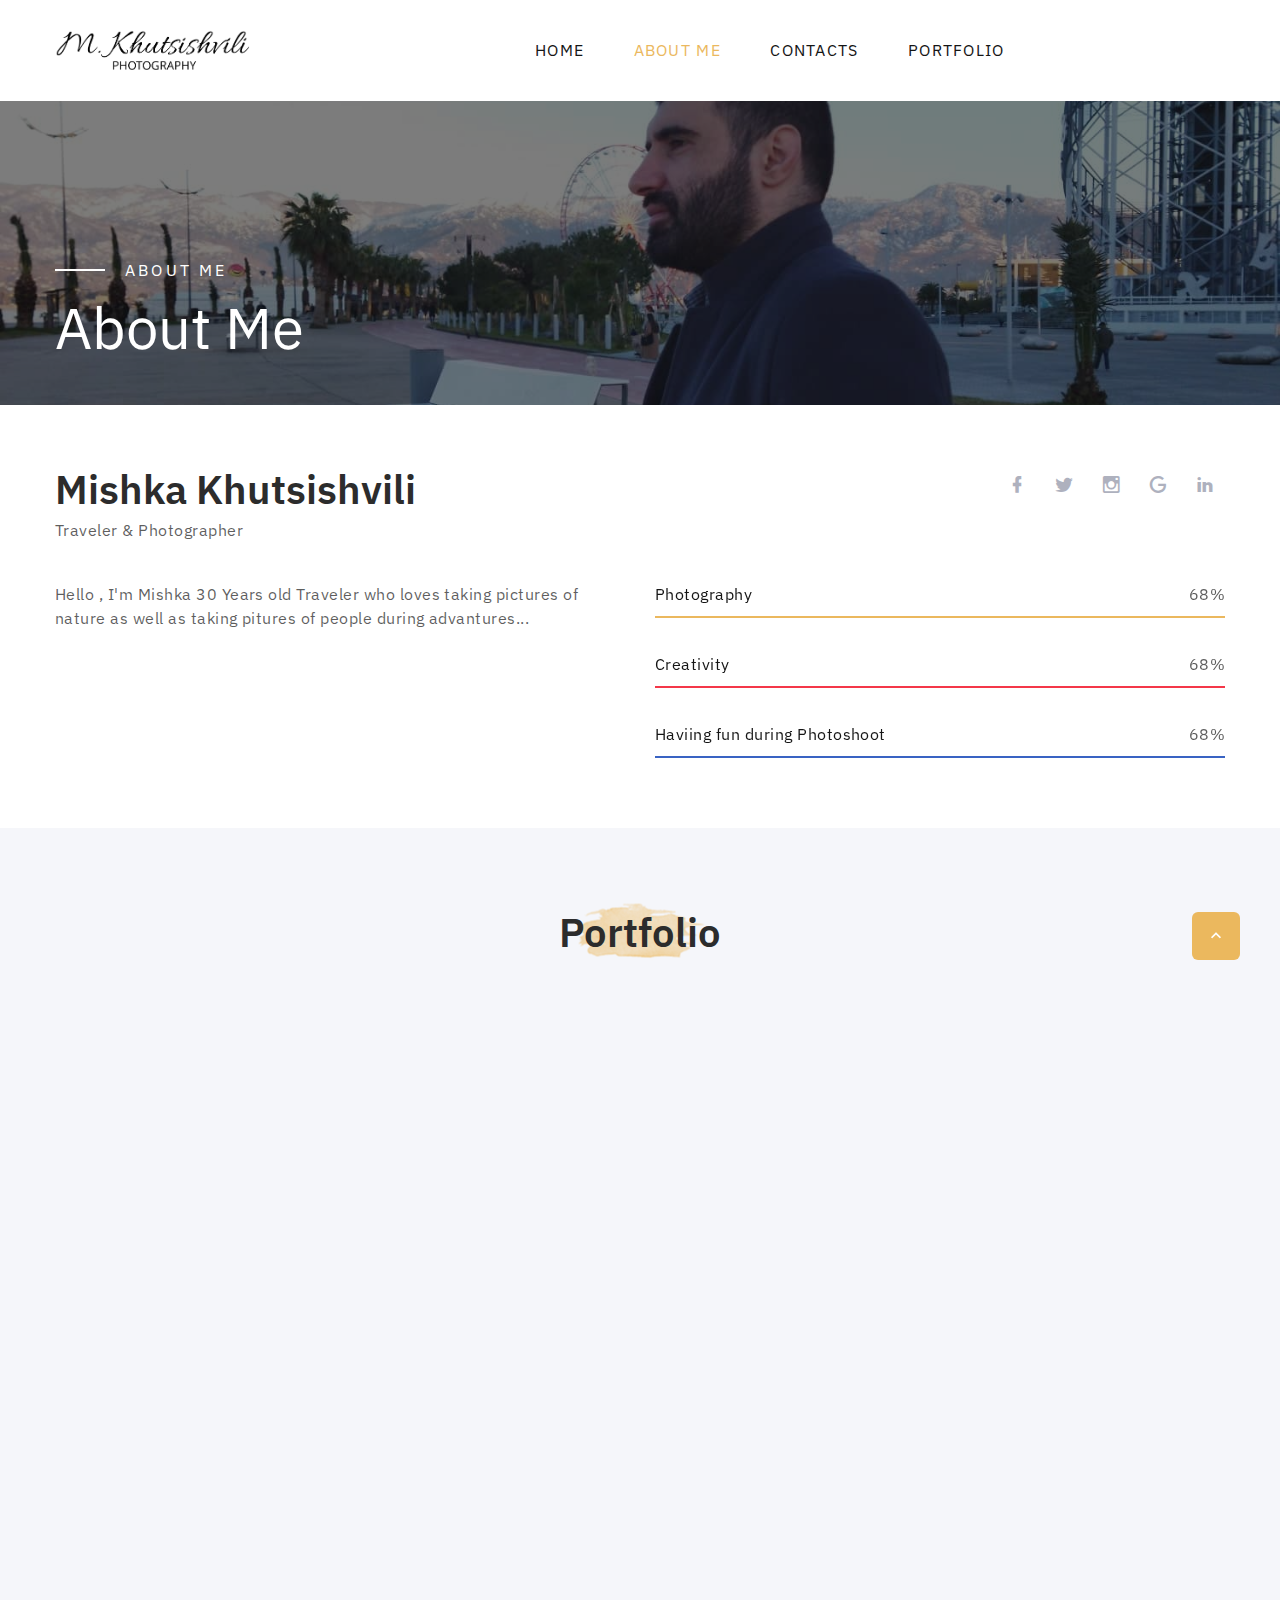
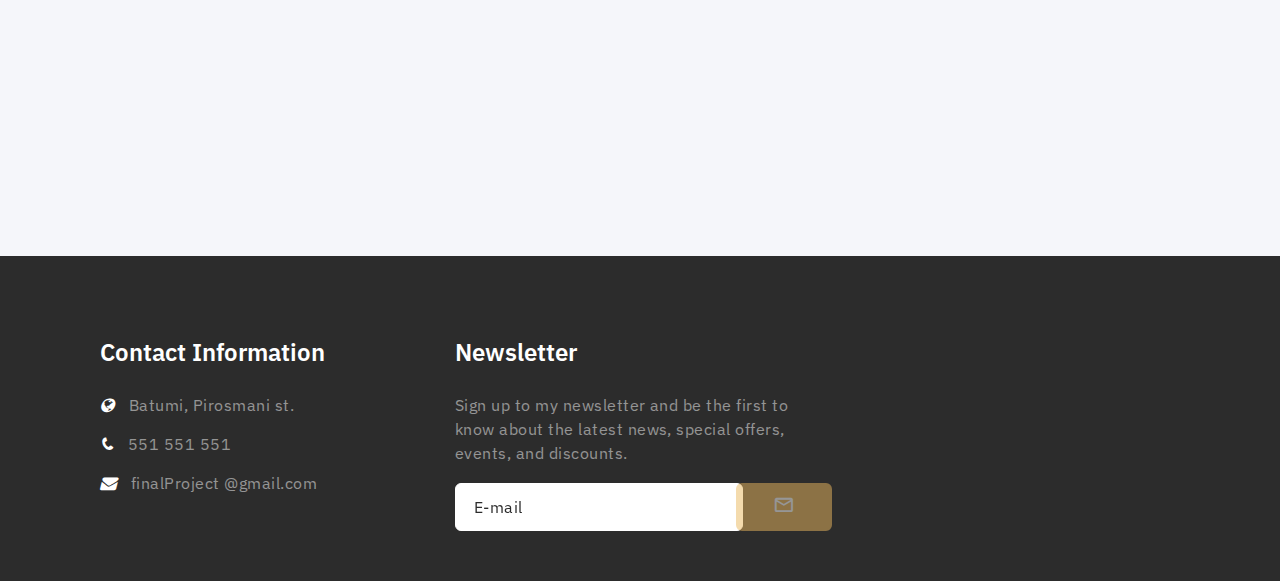
==== commit bebde61b: "changed icons" ====
--- a/about-me.html
+++ b/about-me.html
@@ -40,7 +40,7 @@
                       </li>                      
                       <li class="rd-nav-item"><a class="rd-nav-link" href="contacts.html">Contacts</a>
                       </li>
-                      <li class="rd-nav-item"><a class="rd-nav-link" href="Portfolio.html">Portfolio</a>
+                      <li class="rd-nav-item"><a class="rd-nav-link" href="portfolio.html">Portfolio</a>
                       </li>
 
                     </ul>
@@ -199,9 +199,9 @@
                 <div class="box-1">
                   <h4>Contact Information</h4>
                   <ul class="list-sm">
-                    <li class="object-inline"><span class="icon icon-md mdi mdi-map-marker text-gray-700"></span><a class="link-default" href="#">Batumi, Pirosmani st.</a></li>
-                    <li class="object-inline"><span class="icon icon-md mdi mdi-phone text-gray-700"></span><a class="link-default" href="tel:#">551 551 551 </a></li>
-                    <li class="object-inline"><span class="icon icon-md mdi mdi-email text-gray-700"></span><a class="link-default" href="mailto:#">finalProject @gmail.com</a></li>
+                    <li class="object-inline"><a class="link-default" href="#"> <i class="fa-solid fa-globe footer-icon"></i> Batumi, Pirosmani st.</a></li>
+                    <li class="object-inline"><a class="link-default" href="tel:#"><i class="fa-solid fa-phone footer-icon"></i> 551 551 551 </a></li>
+                    <li class="object-inline"><a class="link-default" href="mailto:#"><i class="fa-solid fa-envelope footer-icon"></i> finalProject @gmail.com</a></li>
                   </ul>
                 </div>
               </div>
--- a/css/style.css
+++ b/css/style.css
@@ -1,3 +1,10 @@
+/*
+* Prefixed by https://autoprefixer.github.io
+* PostCSS: v8.4.12,
+* Autoprefixer: v10.4.4
+* Browsers: last 4 version
+*/
+
 /*
 * Prefixed by https://autoprefixer.github.io
 * PostCSS: v8.4.12,
@@ -18,6 +25,15 @@
 
 
 }
+
+/* icons */
+.footer-icon{
+	color: white;
+	margin-right: 10px;
+}
+
+
+
 
 .image-block{
     height: 100px;
@@ -1923,8 +1939,8 @@
 }
 
 .icon-creative[class*='instagram']::after {
+	background: -o-linear-gradient(bottom, #f15823 0%, #a7058e 100%);
 	background: -webkit-gradient(linear, left bottom, left top, from(#f15823), to(#a7058e));
-	background: -o-linear-gradient(bottom, #f15823 0%, #a7058e 100%);
 	background: linear-gradient(to top, #f15823 0%, #a7058e 100%);
 }
 
@@ -3399,8 +3415,8 @@
 	left: 0;
 	z-index: 1;
 	opacity: .3;
+	background-image: -o-linear-gradient(top, rgba(0, 0, 0, 0) 0%, #000 100%);
 	background-image: -webkit-gradient(linear, left top, left bottom, from(rgba(0, 0, 0, 0)), to(#000));
-	background-image: -o-linear-gradient(top, rgba(0, 0, 0, 0) 0%, #000 100%);
 	background-image: linear-gradient(to bottom, rgba(0, 0, 0, 0) 0%, #000 100%);
 }
 
@@ -6852,6 +6868,7 @@
 	font-size: 35px;
 	line-height: 1;
 	color: #ebb85e;
+	margin-top: 15px;
 }
 
 .counter-minimal-main {
@@ -7593,8 +7610,8 @@
 		bottom: 0;
 		left: 0;
 		pointer-events: none;
+		background: -o-linear-gradient(left, rgba(44, 44, 44, 0.6), rgba(44, 44, 44, 0.2));
 		background: -webkit-gradient(linear, left top, right top, from(rgba(44, 44, 44, 0.6)), to(rgba(44, 44, 44, 0.2)));
-		background: -o-linear-gradient(left, rgba(44, 44, 44, 0.6), rgba(44, 44, 44, 0.2));
 		background: linear-gradient(to right, rgba(44, 44, 44, 0.6), rgba(44, 44, 44, 0.2));
 	}
 }
@@ -7666,8 +7683,8 @@
 		bottom: 0;
 		left: 0;
 		pointer-events: none;
+		background: -o-linear-gradient(top, rgba(44, 44, 44, 0.4), rgba(44, 44, 44, 0));
 		background: -webkit-gradient(linear, left top, left bottom, from(rgba(44, 44, 44, 0.4)), to(rgba(44, 44, 44, 0)));
-		background: -o-linear-gradient(top, rgba(44, 44, 44, 0.4), rgba(44, 44, 44, 0));
 		background: linear-gradient(to bottom, rgba(44, 44, 44, 0.4), rgba(44, 44, 44, 0));
 	}
 }
@@ -8535,8 +8552,8 @@
 @media (max-width: 767.98px) {
 	.section-overlap-content .container {
 		padding: 20px 15px;
+		background: -o-linear-gradient(left, rgba(255, 255, 255, 0.9), rgba(255, 255, 255, 0.8));
 		background: -webkit-gradient(linear, left top, right top, from(rgba(255, 255, 255, 0.9)), to(rgba(255, 255, 255, 0.8)));
-		background: -o-linear-gradient(left, rgba(255, 255, 255, 0.9), rgba(255, 255, 255, 0.8));
 		background: linear-gradient(to right, rgba(255, 255, 255, 0.9), rgba(255, 255, 255, 0.8));
 	}
 	.section-overlap-content .container > * {
@@ -8560,8 +8577,8 @@
 		left: 0;
 		z-index: 1;
 		pointer-events: none;
+		background: -o-linear-gradient(right, rgba(245, 246, 250, 0.4), rgba(245, 246, 250, 0));
 		background: -webkit-gradient(linear, right top, left top, from(rgba(245, 246, 250, 0.4)), to(rgba(245, 246, 250, 0)));
-		background: -o-linear-gradient(right, rgba(245, 246, 250, 0.4), rgba(245, 246, 250, 0));
 		background: linear-gradient(to left, rgba(245, 246, 250, 0.4), rgba(245, 246, 250, 0));
 	}
 }
@@ -8635,8 +8652,8 @@
 	left: 0;
 	z-index: 1;
 	pointer-events: none;
+	background: -o-linear-gradient(left, rgba(255, 255, 255, 0.6), rgba(255, 255, 255, 0.4));
 	background: -webkit-gradient(linear, left top, right top, from(rgba(255, 255, 255, 0.6)), to(rgba(255, 255, 255, 0.4)));
-	background: -o-linear-gradient(left, rgba(255, 255, 255, 0.6), rgba(255, 255, 255, 0.4));
 	background: linear-gradient(to right, rgba(255, 255, 255, 0.6), rgba(255, 255, 255, 0.4));
 }
 
